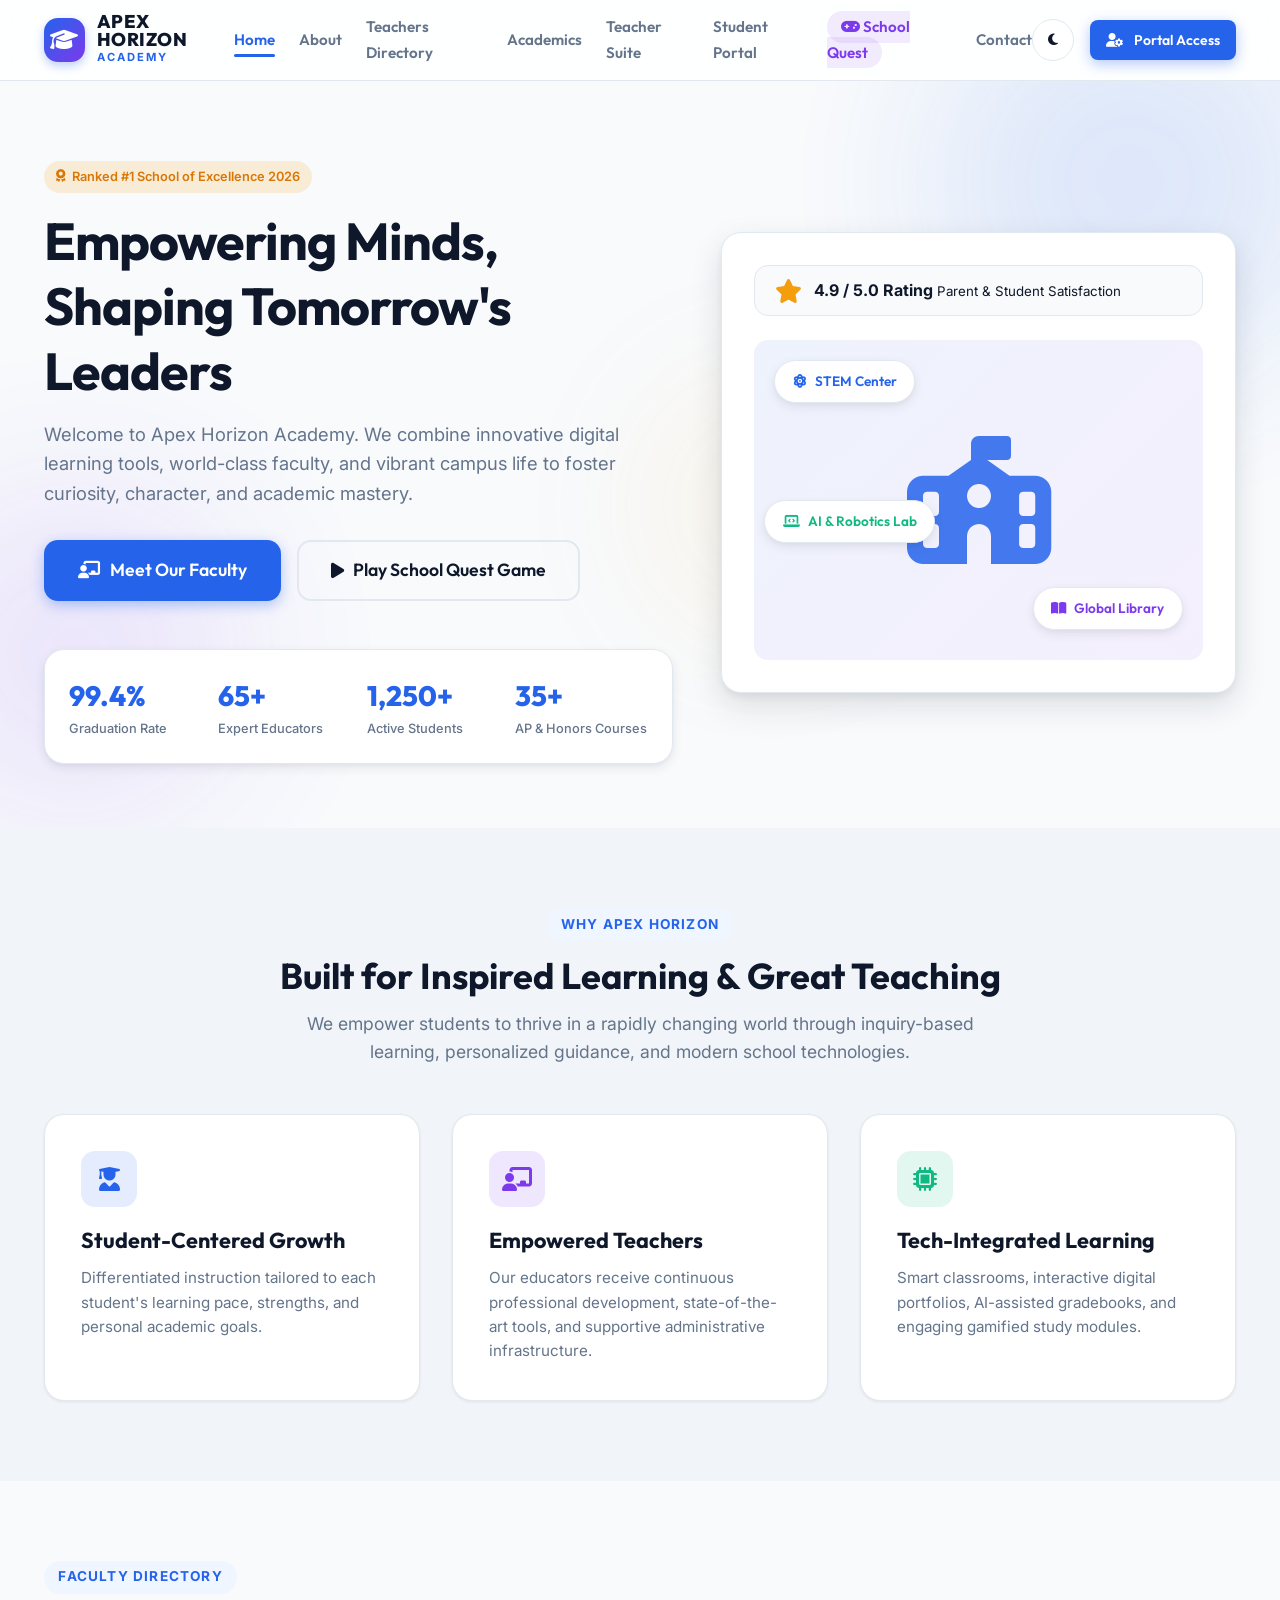
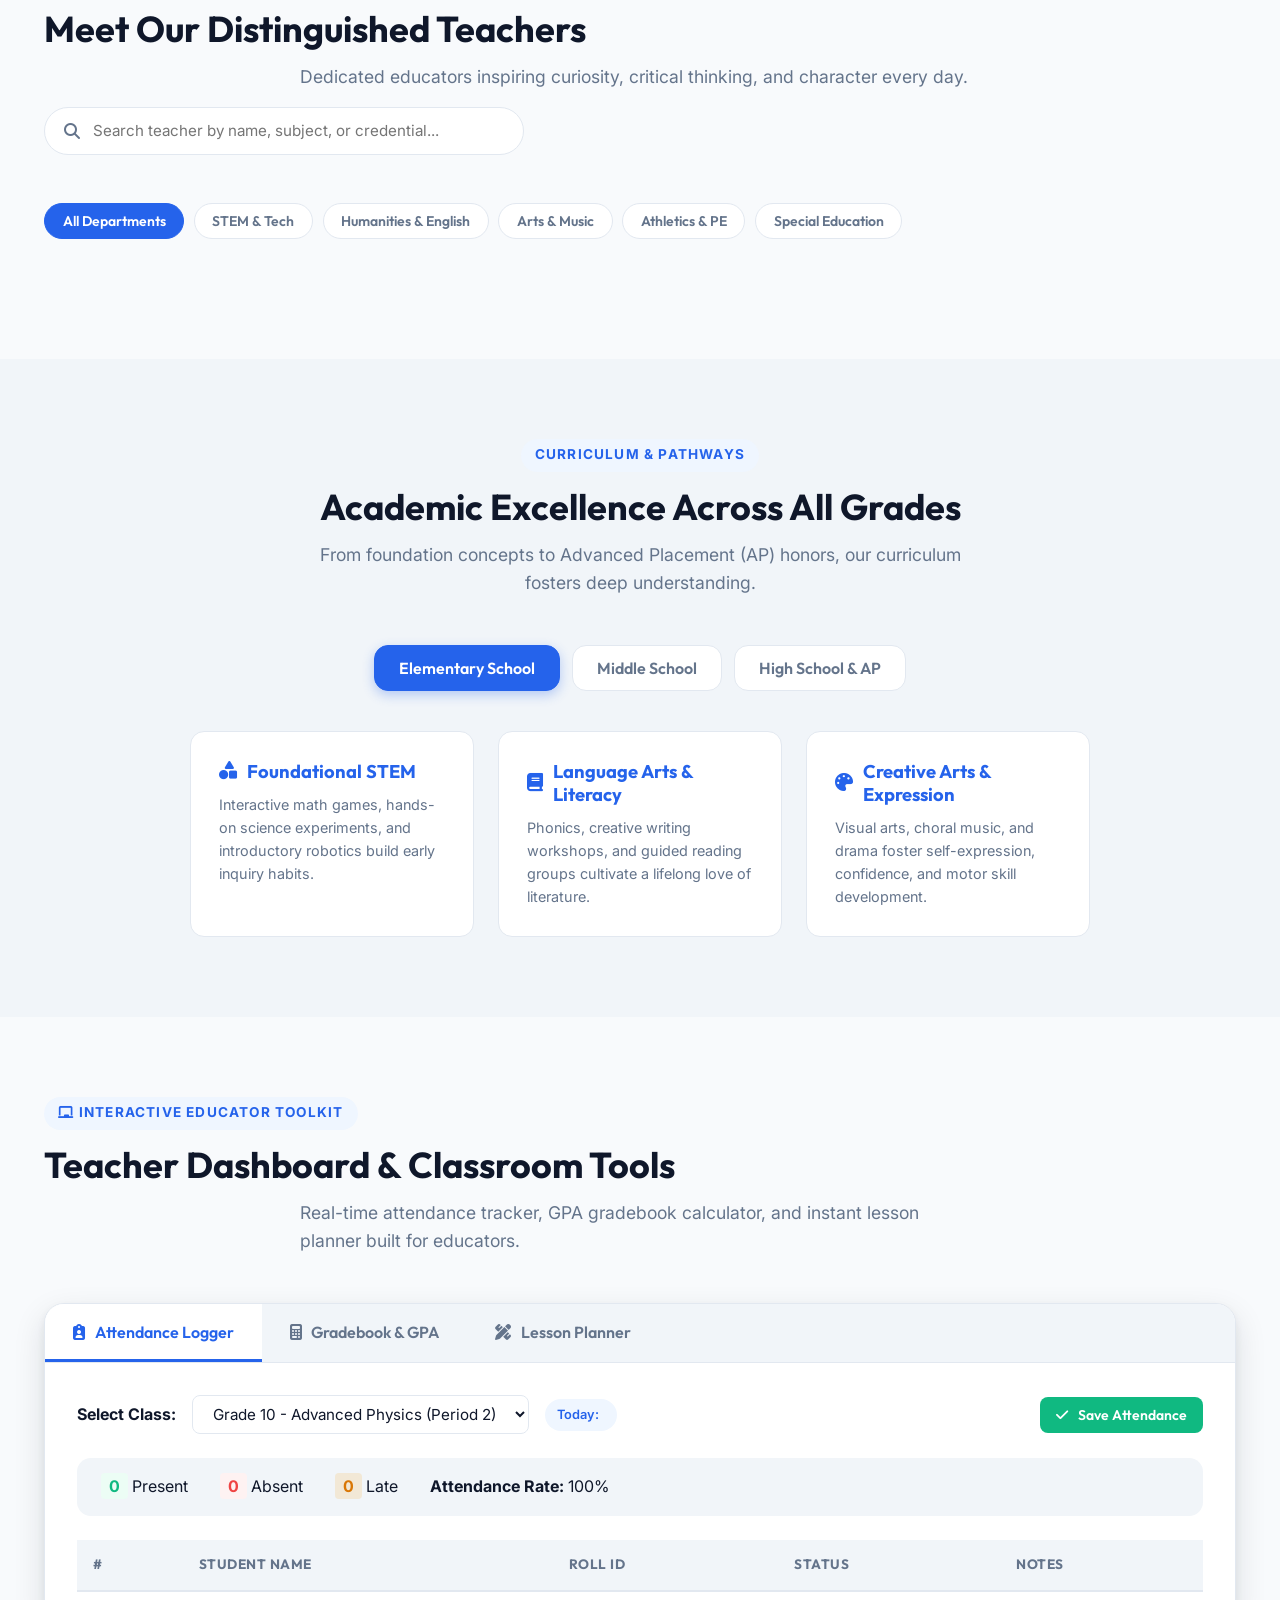
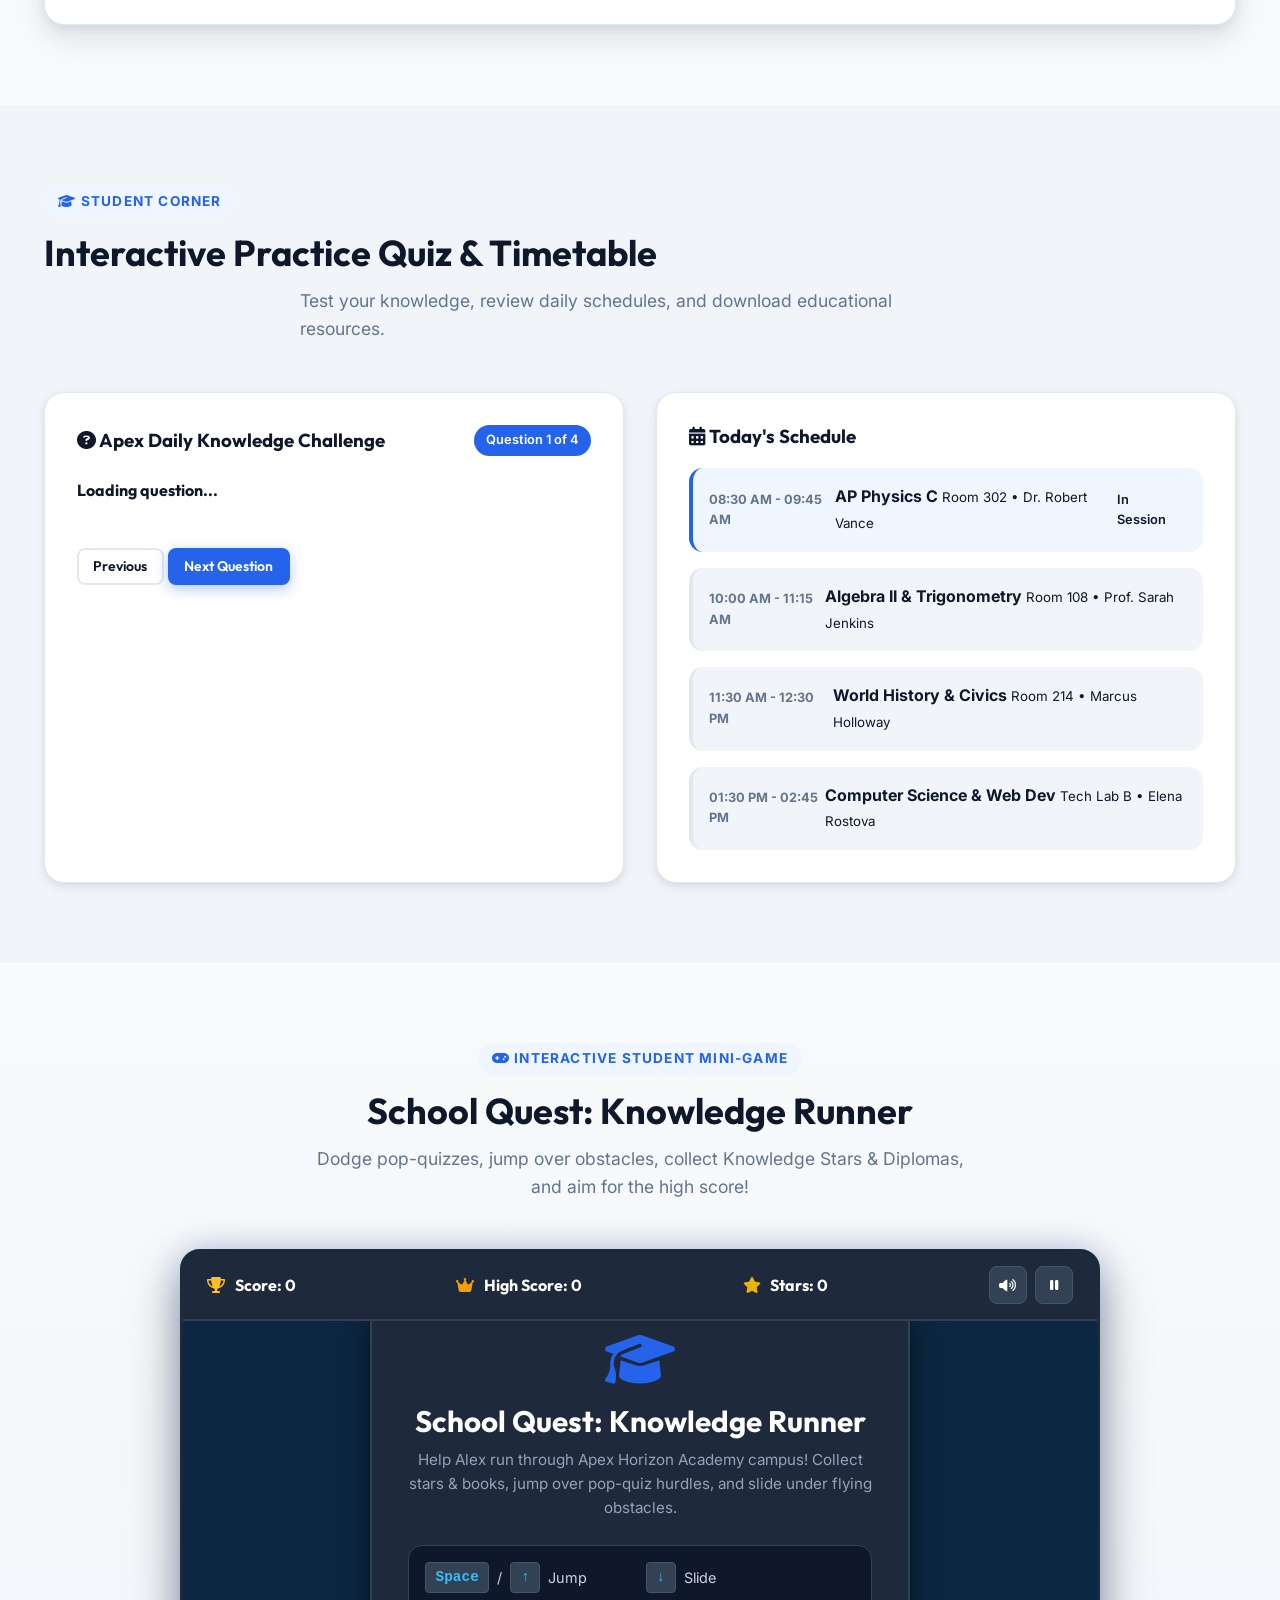
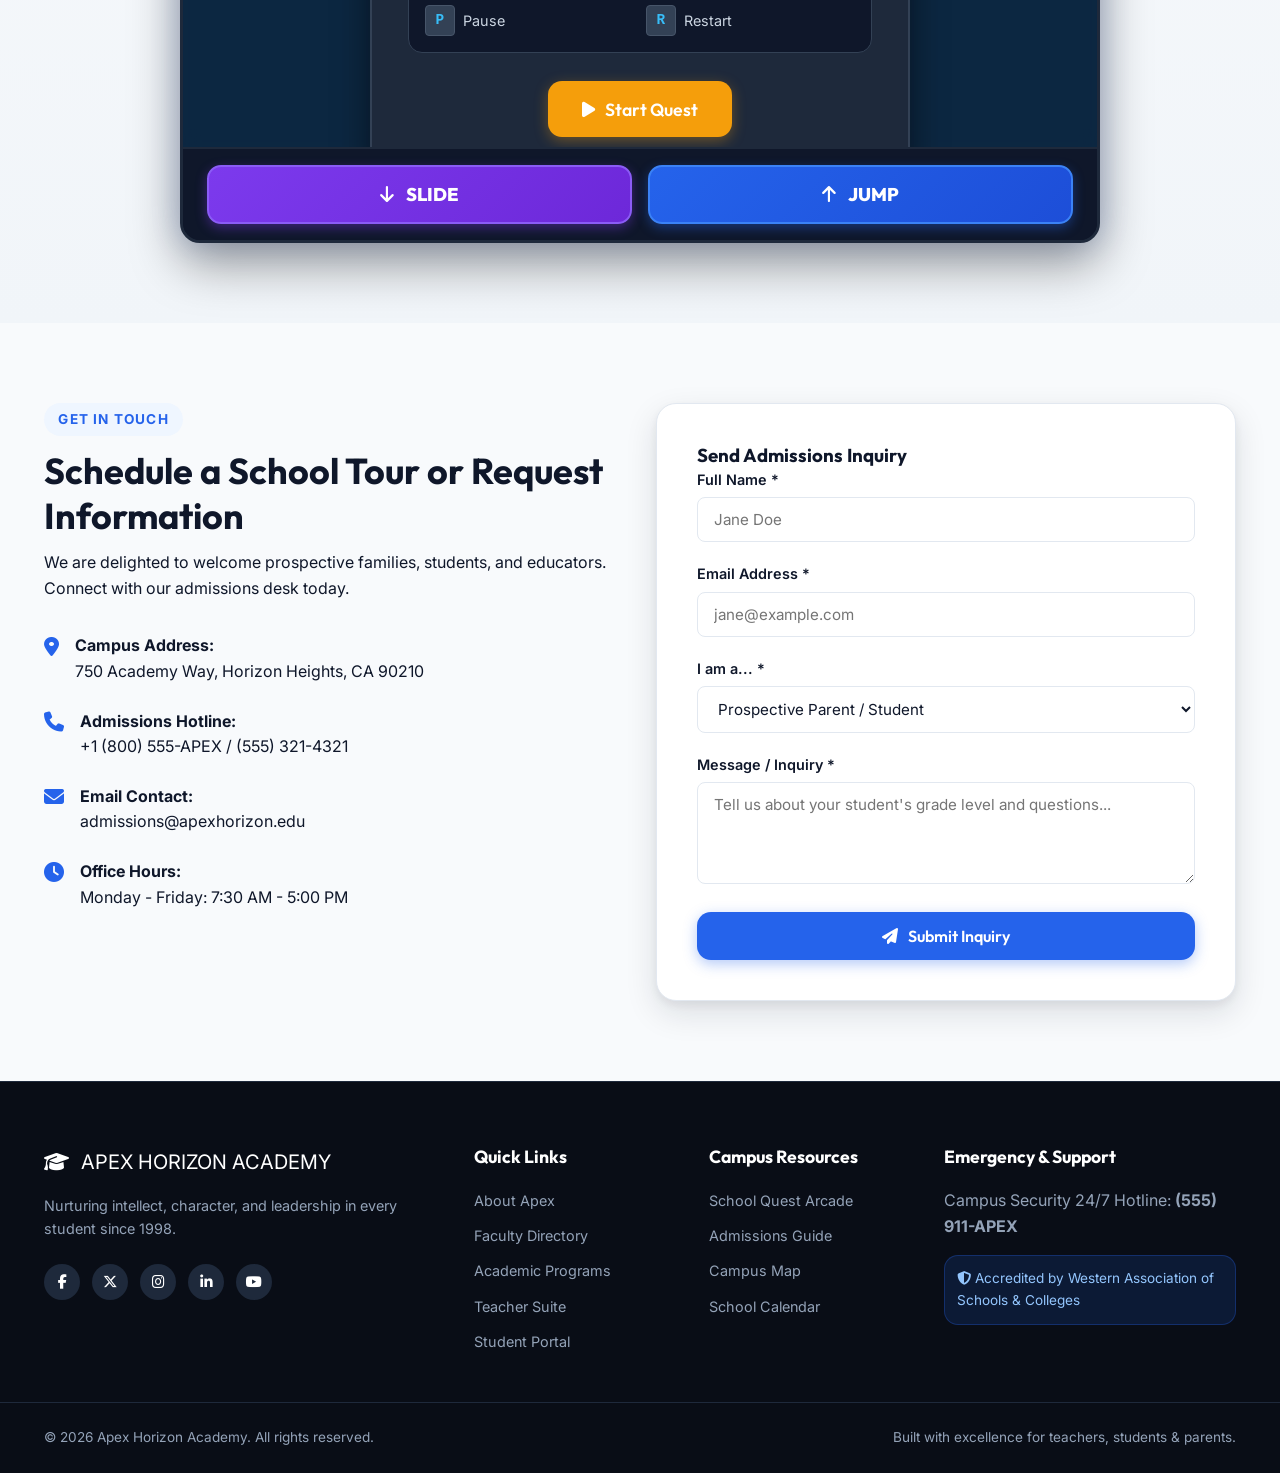
==== index.html @ 756a42ed "init: Project setup with HTML structure and design system CSS" ====
<!DOCTYPE html>
<html lang="en" data-theme="light">
<head>
  <meta charset="UTF-8">
  <meta name="viewport" content="width=device-width, initial-scale=1.0">
  <title>Apex Horizon Academy & Teacher Portal | Excellence in Education</title>
  <meta name="description" content="Apex Horizon Academy - Premier K-12 educational institution providing innovative learning, expert faculty, interactive teacher tools, and student growth programs.">
  
  <!-- Fonts -->
  <link rel="preconnect" href="https://fonts.googleapis.com">
  <link rel="preconnect" href="https://fonts.gstatic.com" crossorigin>
  <link href="https://fonts.googleapis.com/css2?family=Inter:wght@300;400;500;600;700;800&family=Outfit:wght@400;500;600;700;800&display=swap" rel="stylesheet">
  
  <!-- Icons (FontAwesome CDN) -->
  <link rel="stylesheet" href="https://cdnjs.cloudflare.com/ajax/libs/font-awesome/6.5.1/css/all.min.css">
  
  <!-- Styles -->
  <link rel="stylesheet" href="css/styles.css">
  <link rel="stylesheet" href="css/game.css">
</head>
<body>
  <!-- Header / Navigation -->
  <header class="site-header" id="site-header">
    <div class="container header-container">
      <a href="#" class="brand-logo">
        <div class="logo-icon">
          <i class="fa-solid fa-graduation-cap"></i>
        </div>
        <div class="logo-text">
          <span class="brand-name">APEX HORIZON</span>
          <span class="brand-sub">ACADEMY</span>
        </div>
      </a>

      <nav class="main-nav" id="main-nav">
        <ul class="nav-list">
          <li><a href="#hero" class="nav-link active">Home</a></li>
          <li><a href="#about" class="nav-link">About</a></li>
          <li><a href="#teachers" class="nav-link">Teachers Directory</a></li>
          <li><a href="#academics" class="nav-link">Academics</a></li>
          <li><a href="#teacher-suite" class="nav-link">Teacher Suite</a></li>
          <li><a href="#student-portal" class="nav-link">Student Portal</a></li>
          <li><a href="#game-section" class="nav-link highlight-link"><i class="fa-solid fa-gamepad"></i> School Quest</a></li>
          <li><a href="#contact" class="nav-link">Contact</a></li>
        </ul>
      </nav>

      <div class="header-actions">
        <button id="theme-toggle" class="btn-icon" aria-label="Toggle Theme" title="Toggle dark/light mode">
          <i class="fa-solid fa-moon"></i>
        </button>
        <a href="#teacher-suite" class="btn btn-primary btn-sm">
          <i class="fa-solid fa-user-gear"></i> Portal Access
        </a>
        <button id="mobile-menu-btn" class="mobile-menu-btn" aria-label="Toggle Menu">
          <i class="fa-solid fa-bars"></i>
        </button>
      </div>
    </div>
  </header>

  <!-- Hero Section -->
  <section class="hero-section" id="hero">
    <div class="hero-bg-shapes">
      <div class="shape shape-1"></div>
      <div class="shape shape-2"></div>
      <div class="shape shape-3"></div>
    </div>
    <div class="container hero-grid">
      <div class="hero-content">
        <div class="badge badge-accent animate-fade-down">
          <i class="fa-solid fa-award"></i> Ranked #1 School of Excellence 2026
        </div>
        <h1 class="hero-title animate-fade-up">Empowering Minds, Shaping Tomorrow's Leaders</h1>
        <p class="hero-subtitle animate-fade-up delay-1">
          Welcome to Apex Horizon Academy. We combine innovative digital learning tools, world-class faculty, and vibrant campus life to foster curiosity, character, and academic mastery.
        </p>
        <div class="hero-buttons animate-fade-up delay-2">
          <a href="#teachers" class="btn btn-primary btn-lg">
            <i class="fa-solid fa-chalkboard-user"></i> Meet Our Faculty
          </a>
          <a href="#game-section" class="btn btn-outline btn-lg">
            <i class="fa-solid fa-play"></i> Play School Quest Game
          </a>
        </div>
        
        <!-- Live Counters -->
        <div class="hero-stats animate-fade-up delay-3">
          <div class="stat-card">
            <span class="stat-number" data-target="99.4">99.4%</span>
            <span class="stat-label">Graduation Rate</span>
          </div>
          <div class="stat-card">
            <span class="stat-number" data-target="65">65+</span>
            <span class="stat-label">Expert Educators</span>
          </div>
          <div class="stat-card">
            <span class="stat-number" data-target="1250">1,250+</span>
            <span class="stat-label">Active Students</span>
          </div>
          <div class="stat-card">
            <span class="stat-number" data-target="35">35+</span>
            <span class="stat-label">AP & Honors Courses</span>
          </div>
        </div>
      </div>

      <div class="hero-visual">
        <div class="hero-image-card">
          <div class="hero-badge">
            <i class="fa-solid fa-star"></i>
            <div>
              <strong>4.9 / 5.0 Rating</strong>
              <small>Parent & Student Satisfaction</small>
            </div>
          </div>
          <div class="hero-illustration">
            <div class="school-illustration-box">
              <i class="fa-solid fa-school-flag hero-big-icon"></i>
              <div class="floating-bubble bubble-1">
                <i class="fa-solid fa-atom"></i> STEM Center
              </div>
              <div class="floating-bubble bubble-2">
                <i class="fa-solid fa-book-open"></i> Global Library
              </div>
              <div class="floating-bubble bubble-3">
                <i class="fa-solid fa-laptop-code"></i> AI & Robotics Lab
              </div>
            </div>
          </div>
        </div>
      </div>
    </div>
  </section>

  <!-- About / Vision Section -->
  <section class="about-section" id="about">
    <div class="container">
      <div class="section-header center">
        <span class="section-tag">Why Apex Horizon</span>
        <h2 class="section-title">Built for Inspired Learning & Great Teaching</h2>
        <p class="section-subtitle">We empower students to thrive in a rapidly changing world through inquiry-based learning, personalized guidance, and modern school technologies.</p>
      </div>

      <div class="grid grid-3">
        <div class="feature-card">
          <div class="feature-icon bg-blue">
            <i class="fa-solid fa-user-graduate"></i>
          </div>
          <h3>Student-Centered Growth</h3>
          <p>Differentiated instruction tailored to each student's learning pace, strengths, and personal academic goals.</p>
        </div>

        <div class="feature-card">
          <div class="feature-icon bg-purple">
            <i class="fa-solid fa-chalkboard-teacher"></i>
          </div>
          <h3>Empowered Teachers</h3>
          <p>Our educators receive continuous professional development, state-of-the-art tools, and supportive administrative infrastructure.</p>
        </div>

        <div class="feature-card">
          <div class="feature-icon bg-emerald">
            <i class="fa-solid fa-microchip"></i>
          </div>
          <h3>Tech-Integrated Learning</h3>
          <p>Smart classrooms, interactive digital portfolios, AI-assisted gradebooks, and engaging gamified study modules.</p>
        </div>
      </div>
    </div>
  </section>

  <!-- Teachers Directory Section -->
  <section class="teachers-section" id="teachers">
    <div class="container">
      <div class="section-header">
        <div>
          <span class="section-tag">Faculty Directory</span>
          <h2 class="section-title">Meet Our Distinguished Teachers</h2>
          <p class="section-subtitle">Dedicated educators inspiring curiosity, critical thinking, and character every day.</p>
        </div>
        <div class="search-filter-box">
          <div class="search-input-wrapper">
            <i class="fa-solid fa-magnifying-glass"></i>
            <input type="text" id="teacher-search" placeholder="Search teacher by name, subject, or credential...">
          </div>
        </div>
      </div>

      <!-- Department Filter Chips -->
      <div class="filter-chips" id="department-filters">
        <button class="chip active" data-dept="all">All Departments</button>
        <button class="chip" data-dept="stem">STEM & Tech</button>
        <button class="chip" data-dept="humanities">Humanities & English</button>
        <button class="chip" data-dept="arts">Arts & Music</button>
        <button class="chip" data-dept="sports">Athletics & PE</button>
        <button class="chip" data-dept="special">Special Education</button>
      </div>

      <!-- Teachers Grid Container -->
      <div class="teachers-grid" id="teachers-grid">
        <!-- JS dynamically populates teacher cards here -->
      </div>
    </div>
  </section>

  <!-- Teacher Detail Modal -->
  <div class="modal" id="teacher-modal" aria-hidden="true">
    <div class="modal-overlay" id="modal-overlay"></div>
    <div class="modal-card">
      <button class="modal-close" id="modal-close" aria-label="Close modal">&times;</button>
      <div class="modal-body" id="modal-body">
        <!-- Dynamically rendered -->
      </div>
    </div>
  </div>

  <!-- Academics & Curriculum Section -->
  <section class="academics-section" id="academics">
    <div class="container">
      <div class="section-header center">
        <span class="section-tag">Curriculum & Pathways</span>
        <h2 class="section-title">Academic Excellence Across All Grades</h2>
        <p class="section-subtitle">From foundation concepts to Advanced Placement (AP) honors, our curriculum fosters deep understanding.</p>
      </div>

      <div class="tabs-wrapper">
        <div class="tab-buttons">
          <button class="tab-btn active" data-tab="elem">Elementary School</button>
          <button class="tab-btn" data-tab="middle">Middle School</button>
          <button class="tab-btn" data-tab="high">High School & AP</button>
        </div>
        <div class="tab-content-container">
          <div class="tab-pane active" id="tab-elem">
            <div class="program-grid">
              <div class="program-card">
                <h4><i class="fa-solid fa-shapes"></i> Foundational STEM</h4>
                <p>Interactive math games, hands-on science experiments, and introductory robotics build early inquiry habits.</p>
              </div>
              <div class="program-card">
                <h4><i class="fa-solid fa-book"></i> Language Arts & Literacy</h4>
                <p>Phonics, creative writing workshops, and guided reading groups cultivate a lifelong love of literature.</p>
              </div>
              <div class="program-card">
                <h4><i class="fa-solid fa-palette"></i> Creative Arts & Expression</h4>
                <p>Visual arts, choral music, and drama foster self-expression, confidence, and motor skill development.</p>
              </div>
            </div>
          </div>

          <div class="tab-pane" id="tab-middle">
            <div class="program-grid">
              <div class="program-card">
                <h4><i class="fa-solid fa-flask"></i> Integrated Life & Physical Sciences</h4>
                <p>Lab-based investigations exploring physics concepts, environmental science, and biological ecosystems.</p>
              </div>
              <div class="program-card">
                <h4><i class="fa-solid fa-calculator"></i> Pre-Algebra & Algebra Foundations</h4>
                <p>Developing logical reasoning, algebraic thinking, data analysis, and geometric spatial problem solving.</p>
              </div>
              <div class="program-card">
                <h4><i class="fa-solid fa-earth-americas"></i> World Cultures & Social Studies</h4>
                <p>Exploring global civilizations, geography, civics, and critical analysis of historical events.</p>
              </div>
            </div>
          </div>

          <div class="tab-pane" id="tab-high">
            <div class="program-grid">
              <div class="program-card">
                <h4><i class="fa-solid fa-code"></i> Computer Science & AI Ethics</h4>
                <p>Python programming, web development, data structures, and ethical implications of artificial intelligence.</p>
              </div>
              <div class="program-card">
                <h4><i class="fa-solid fa-dna"></i> AP Biology & AP Chemistry</h4>
                <p>Rigorous college-level laboratory science courses preparing students for top university STEM majors.</p>
              </div>
              <div class="program-card">
                <h4><i class="fa-solid fa-scale-balanced"></i> AP Literature & Modern History</h4>
                <p>Advanced analytical essay writing, philosophical discourse, and thorough research methodologies.</p>
              </div>
            </div>
          </div>
        </div>
      </div>
    </div>
  </section>

  <!-- Interactive Teacher Suite (Management Tool) Section -->
  <section class="teacher-suite-section" id="teacher-suite">
    <div class="container">
      <div class="section-header">
        <div>
          <span class="section-tag"><i class="fa-solid fa-chalkboard"></i> Interactive Educator Toolkit</span>
          <h2 class="section-title">Teacher Dashboard & Classroom Tools</h2>
          <p class="section-subtitle">Real-time attendance tracker, GPA gradebook calculator, and instant lesson planner built for educators.</p>
        </div>
      </div>

      <div class="suite-card">
        <div class="suite-tabs">
          <button class="suite-tab-btn active" data-suite="attendance"><i class="fa-solid fa-clipboard-user"></i> Attendance Logger</button>
          <button class="suite-tab-btn" data-suite="gradebook"><i class="fa-solid fa-calculator"></i> Gradebook & GPA</button>
          <button class="suite-tab-btn" data-suite="lesson"><i class="fa-solid fa-pen-ruler"></i> Lesson Planner</button>
        </div>

        <div class="suite-content">
          <!-- Attendance Logger Suite -->
          <div class="suite-pane active" id="suite-attendance">
            <div class="suite-pane-header">
              <div class="class-selector-group">
                <label for="class-select"><strong>Select Class:</strong></label>
                <select id="class-select" class="form-select">
                  <option value="math101">Grade 10 - Advanced Physics (Period 2)</option>
                  <option value="cs202">Grade 11 - Computer Science (Period 4)</option>
                  <option value="eng301">Grade 12 - AP Literature (Period 6)</option>
                </select>
                <span class="badge badge-info" id="attendance-date-badge">Today: <span id="current-date-str"></span></span>
              </div>
              <button class="btn btn-emerald btn-sm" id="btn-save-attendance"><i class="fa-solid fa-check"></i> Save Attendance</button>
            </div>

            <div class="attendance-summary-bar">
              <div class="att-stat"><span id="att-present-count" class="badge-present">0</span> Present</div>
              <div class="att-stat"><span id="att-absent-count" class="badge-absent">0</span> Absent</div>
              <div class="att-stat"><span id="att-late-count" class="badge-late">0</span> Late</div>
              <div class="att-stat"><strong>Attendance Rate:</strong> <span id="att-percentage">100%</span></div>
            </div>

            <div class="table-responsive">
              <table class="data-table" id="attendance-table">
                <thead>
                  <tr>
                    <th>#</th>
                    <th>Student Name</th>
                    <th>Roll ID</th>
                    <th>Status</th>
                    <th>Notes</th>
                  </tr>
                </thead>
                <tbody id="attendance-tbody">
                  <!-- Populated via JS -->
                </tbody>
              </table>
            </div>
          </div>

          <!-- Gradebook Suite -->
          <div class="suite-pane" id="suite-gradebook">
            <div class="suite-pane-header">
              <h3><i class="fa-solid fa-chart-column"></i> Weighted Gradebook Calculator</h3>
              <button class="btn btn-primary btn-sm" id="add-student-btn"><i class="fa-solid fa-user-plus"></i> Add Student Score</button>
            </div>
            
            <div class="grid grid-2 gradebook-layout">
              <div class="gradebook-table-col">
                <div class="table-responsive">
                  <table class="data-table" id="gradebook-table">
                    <thead>
                      <tr>
                        <th>Student Name</th>
                        <th>Homework (20%)</th>
                        <th>Midterm (40%)</th>
                        <th>Final (40%)</th>
                        <th>Overall Grade</th>
                      </tr>
                    </thead>
                    <tbody id="gradebook-tbody">
                      <!-- Populated via JS -->
                    </tbody>
                  </table>
                </div>
              </div>

              <div class="gradebook-stats-col">
                <div class="grade-analytics-box">
                  <h4><i class="fa-solid fa-chart-pie"></i> Class Performance Summary</h4>
                  <div class="metric-row">
                    <span>Class Average:</span>
                    <strong id="class-avg-display" class="metric-val">88.5% (B+)</strong>
                  </div>
                  <div class="metric-row">
                    <span>Highest Score:</span>
                    <strong id="class-highest-display" class="metric-val">98.0% (A+)</strong>
                  </div>
                  <div class="metric-row">
                    <span>Passing Students:</span>
                    <strong id="class-pass-display" class="metric-val">100%</strong>
                  </div>
                  <div class="grade-distribution-bar">
                    <div class="dist-seg seg-a" title="A Grade: 60%" style="width: 60%;">A (60%)</div>
                    <div class="dist-seg seg-b" title="B Grade: 30%" style="width: 30%;">B (30%)</div>
                    <div class="dist-seg seg-c" title="C Grade: 10%" style="width: 10%;">C</div>
                  </div>
                </div>
              </div>
            </div>
          </div>

          <!-- Lesson Planner Suite -->
          <div class="suite-pane" id="suite-lesson">
            <div class="lesson-planner-grid">
              <div class="planner-form">
                <h4><i class="fa-solid fa-pen-to-square"></i> Quick Lesson Creator</h4>
                <div class="form-group">
                  <label for="lesson-title">Lesson Title:</label>
                  <input type="text" id="lesson-title" class="form-control" placeholder="e.g. Newton's Third Law of Motion & Rocket Physics">
                </div>
                <div class="form-group">
                  <label for="lesson-subject">Subject & Grade:</label>
                  <input type="text" id="lesson-subject" class="form-control" placeholder="Physics - Grade 10">
                </div>
                <div class="form-group">
                  <label for="lesson-objective">Learning Objectives:</label>
                  <textarea id="lesson-objective" class="form-control" rows="3" placeholder="- Understand action and reaction force pairs.&#10;- Calculate momentum transfers in collision scenarios."></textarea>
                </div>
                <div class="form-group">
                  <label for="lesson-activities">Classroom Activities:</label>
                  <textarea id="lesson-activities" class="form-control" rows="3" placeholder="1. 10-min Warmup Quiz&#10;2. Interactive Physics Simulator demonstration&#10;3. Group experiment with balloon rockets."></textarea>
                </div>
                <button class="btn btn-primary" id="save-lesson-btn"><i class="fa-solid fa-floppy-disk"></i> Save Lesson Plan</button>
              </div>

              <div class="saved-lessons-box">
                <h4><i class="fa-solid fa-folder-open"></i> Saved Lesson Plans</h4>
                <div id="saved-lessons-list" class="saved-lessons-list">
                  <!-- Populated via JS -->
                </div>
              </div>
            </div>
          </div>
        </div>
      </div>
    </div>
  </section>

  <!-- Interactive Student Portal Section -->
  <section class="student-portal-section" id="student-portal">
    <div class="container">
      <div class="section-header">
        <div>
          <span class="section-tag"><i class="fa-solid fa-graduation-cap"></i> Student Corner</span>
          <h2 class="section-title">Interactive Practice Quiz & Timetable</h2>
          <p class="section-subtitle">Test your knowledge, review daily schedules, and download educational resources.</p>
        </div>
      </div>

      <div class="grid grid-2">
        <!-- Interactive Quiz Component -->
        <div class="quiz-card">
          <div class="quiz-header">
            <h3><i class="fa-solid fa-circle-question"></i> Apex Daily Knowledge Challenge</h3>
            <span class="badge badge-primary" id="quiz-progress-badge">Question 1 of 4</span>
          </div>
          <div class="quiz-body">
            <div id="quiz-question-container">
              <h4 id="quiz-question-text">Loading question...</h4>
              <div class="quiz-options" id="quiz-options-container">
                <!-- Quiz options generated by JS -->
              </div>
              <div id="quiz-feedback" class="quiz-feedback hidden"></div>
            </div>
            <div class="quiz-controls">
              <button class="btn btn-outline btn-sm" id="prev-quiz-btn" disabled>Previous</button>
              <button class="btn btn-primary btn-sm" id="next-quiz-btn">Next Question</button>
            </div>
          </div>
        </div>

        <!-- Student Timetable & Quick Resources -->
        <div class="timetable-card">
          <h3><i class="fa-solid fa-calendar-days"></i> Today's Schedule</h3>
          <ul class="schedule-list">
            <li class="schedule-item active">
              <span class="time-badge">08:30 AM - 09:45 AM</span>
              <div class="item-info">
                <strong>AP Physics C</strong>
                <small>Room 302 &bull; Dr. Robert Vance</small>
              </div>
              <span class="badge badge-emerald">In Session</span>
            </li>
            <li class="schedule-item">
              <span class="time-badge">10:00 AM - 11:15 AM</span>
              <div class="item-info">
                <strong>Algebra II & Trigonometry</strong>
                <small>Room 108 &bull; Prof. Sarah Jenkins</small>
              </div>
            </li>
            <li class="schedule-item">
              <span class="time-badge">11:30 AM - 12:30 PM</span>
              <div class="item-info">
                <strong>World History & Civics</strong>
                <small>Room 214 &bull; Marcus Holloway</small>
              </div>
            </li>
            <li class="schedule-item">
              <span class="time-badge">01:30 PM - 02:45 PM</span>
              <div class="item-info">
                <strong>Computer Science & Web Dev</strong>
                <small>Tech Lab B &bull; Elena Rostova</small>
              </div>
            </li>
          </ul>
        </div>
      </div>
    </div>
  </section>

  <!-- Educational Arcade Game Section: "School Quest: Knowledge Runner" -->
  <section class="game-section" id="game-section">
    <div class="container">
      <div class="section-header center">
        <span class="section-tag"><i class="fa-solid fa-gamepad"></i> Interactive Student Mini-Game</span>
        <h2 class="section-title">School Quest: Knowledge Runner</h2>
        <p class="section-subtitle">Dodge pop-quizzes, jump over obstacles, collect Knowledge Stars & Diplomas, and aim for the high score!</p>
      </div>

      <!-- Arcade Game Container -->
      <div class="arcade-wrapper" id="arcade-wrapper">
        <!-- Top Game Header Status Bar -->
        <div class="game-top-bar">
          <div class="game-stat-box">
            <i class="fa-solid fa-trophy gold-icon"></i>
            <span>Score: <strong id="game-score">0</strong></span>
          </div>
          <div class="game-stat-box">
            <i class="fa-solid fa-crown star-icon"></i>
            <span>High Score: <strong id="game-high-score">0</strong></span>
          </div>
          <div class="game-stat-box">
            <i class="fa-solid fa-star yellow-icon"></i>
            <span>Stars: <strong id="game-stars-count">0</strong></span>
          </div>
          <div class="game-actions">
            <button id="btn-sound-toggle" class="btn-game-icon" title="Toggle Sound Effects">
              <i class="fa-solid fa-volume-high"></i>
            </button>
            <button id="btn-game-pause" class="btn-game-icon" title="Pause Game (P)">
              <i class="fa-solid fa-pause"></i>
            </button>
          </div>
        </div>

        <!-- Canvas Viewport -->
        <div class="canvas-container">
          <canvas id="gameCanvas" width="900" height="420"></canvas>
          
          <!-- Start / Game Over / Pause Overlays -->
          <div class="game-overlay" id="game-start-overlay">
            <div class="overlay-card animate-pop">
              <i class="fa-solid fa-graduation-cap overlay-icon"></i>
              <h2>School Quest: Knowledge Runner</h2>
              <p>Help Alex run through Apex Horizon Academy campus! Collect stars & books, jump over pop-quiz hurdles, and slide under flying obstacles.</p>
              
              <div class="controls-hint-grid">
                <div class="hint-item"><span class="key-badge">Space</span> / <span class="key-badge">&uarr;</span> Jump</div>
                <div class="hint-item"><span class="key-badge">&darr;</span> Slide</div>
                <div class="hint-item"><span class="key-badge">P</span> Pause</div>
                <div class="hint-item"><span class="key-badge">R</span> Restart</div>
              </div>

              <button class="btn btn-accent btn-lg" id="btn-start-game">
                <i class="fa-solid fa-play"></i> Start Quest
              </button>
            </div>
          </div>

          <div class="game-overlay hidden" id="game-over-overlay">
            <div class="overlay-card animate-pop">
              <i class="fa-solid fa-circle-xmark overlay-icon error-color"></i>
              <h2>Pop Quiz Caught You!</h2>
              <p>Great attempt! Keep practicing to master the academy runner.</p>
              
              <div class="score-summary-box">
                <div class="sum-item">
                  <span>Final Score:</span>
                  <strong id="final-score-val">0</strong>
                </div>
                <div class="sum-item">
                  <span>Stars Collected:</span>
                  <strong id="final-stars-val">0</strong>
                </div>
                <div class="sum-item">
                  <span>High Score:</span>
                  <strong id="final-high-score-val">0</strong>
                </div>
              </div>

              <button class="btn btn-accent btn-lg" id="btn-restart-game">
                <i class="fa-solid fa-rotate-right"></i> Play Again (R)
              </button>
            </div>
          </div>

          <div class="game-overlay hidden" id="game-pause-overlay">
            <div class="overlay-card animate-pop">
              <i class="fa-solid fa-circle-pause overlay-icon"></i>
              <h2>Game Paused</h2>
              <p>Take a breath, champion!</p>
              <button class="btn btn-primary btn-lg" id="btn-resume-game">
                <i class="fa-solid fa-play"></i> Resume Game
              </button>
            </div>
          </div>
        </div>

        <!-- Mobile Touch Controls Bar -->
        <div class="mobile-controls-bar" id="mobile-controls-bar">
          <button id="touch-btn-slide" class="touch-btn touch-btn-slide" aria-label="Slide / Duck">
            <i class="fa-solid fa-arrow-down"></i> SLIDE
          </button>
          <button id="touch-btn-jump" class="touch-btn touch-btn-jump" aria-label="Jump / Double Jump">
            <i class="fa-solid fa-arrow-up"></i> JUMP
          </button>
        </div>
      </div>
    </div>
  </section>

  <!-- Contact & Admission Section -->
  <section class="contact-section" id="contact">
    <div class="container">
      <div class="grid grid-2">
        <div class="contact-info">
          <span class="section-tag">Get in Touch</span>
          <h2 class="section-title">Schedule a School Tour or Request Information</h2>
          <p>We are delighted to welcome prospective families, students, and educators. Connect with our admissions desk today.</p>
          
          <ul class="info-list">
            <li>
              <i class="fa-solid fa-location-dot"></i>
              <div>
                <strong>Campus Address:</strong>
                <p>750 Academy Way, Horizon Heights, CA 90210</p>
              </div>
            </li>
            <li>
              <i class="fa-solid fa-phone"></i>
              <div>
                <strong>Admissions Hotline:</strong>
                <p>+1 (800) 555-APEX / (555) 321-4321</p>
              </div>
            </li>
            <li>
              <i class="fa-solid fa-envelope"></i>
              <div>
                <strong>Email Contact:</strong>
                <p>admissions@apexhorizon.edu</p>
              </div>
            </li>
            <li>
              <i class="fa-solid fa-clock"></i>
              <div>
                <strong>Office Hours:</strong>
                <p>Monday - Friday: 7:30 AM - 5:00 PM</p>
              </div>
            </li>
          </ul>
        </div>

        <div class="contact-form-card">
          <h3>Send Admissions Inquiry</h3>
          <form id="contact-form">
            <div class="form-group">
              <label for="contact-name">Full Name *</label>
              <input type="text" id="contact-name" class="form-control" required placeholder="Jane Doe">
            </div>
            <div class="form-group">
              <label for="contact-email">Email Address *</label>
              <input type="email" id="contact-email" class="form-control" required placeholder="jane@example.com">
            </div>
            <div class="form-group">
              <label for="contact-interest">I am a... *</label>
              <select id="contact-interest" class="form-control" required>
                <option value="parent">Prospective Parent / Student</option>
                <option value="teacher">Educator / Job Applicant</option>
                <option value="community">Community Member / Partner</option>
              </select>
            </div>
            <div class="form-group">
              <label for="contact-msg">Message / Inquiry *</label>
              <textarea id="contact-msg" class="form-control" rows="4" required placeholder="Tell us about your student's grade level and questions..."></textarea>
            </div>
            <button type="submit" class="btn btn-primary btn-block">
              <i class="fa-solid fa-paper-plane"></i> Submit Inquiry
            </button>
            <div id="form-toast" class="form-toast hidden"></div>
          </form>
        </div>
      </div>
    </div>
  </section>

  <!-- Footer -->
  <footer class="site-footer">
    <div class="container footer-grid">
      <div class="footer-col">
        <a href="#" class="brand-logo footer-logo">
          <i class="fa-solid fa-graduation-cap"></i>
          <span>APEX HORIZON ACADEMY</span>
        </a>
        <p class="footer-desc">Nurturing intellect, character, and leadership in every student since 1998.</p>
        <div class="social-links">
          <a href="#" aria-label="Facebook"><i class="fa-brands fa-facebook-f"></i></a>
          <a href="#" aria-label="Twitter"><i class="fa-brands fa-x-twitter"></i></a>
          <a href="#" aria-label="Instagram"><i class="fa-brands fa-instagram"></i></a>
          <a href="#" aria-label="LinkedIn"><i class="fa-brands fa-linkedin-in"></i></a>
          <a href="#" aria-label="YouTube"><i class="fa-brands fa-youtube"></i></a>
        </div>
      </div>

      <div class="footer-col">
        <h4>Quick Links</h4>
        <ul>
          <li><a href="#about">About Apex</a></li>
          <li><a href="#teachers">Faculty Directory</a></li>
          <li><a href="#academics">Academic Programs</a></li>
          <li><a href="#teacher-suite">Teacher Suite</a></li>
          <li><a href="#student-portal">Student Portal</a></li>
        </ul>
      </div>

      <div class="footer-col">
        <h4>Campus Resources</h4>
        <ul>
          <li><a href="#game-section">School Quest Arcade</a></li>
          <li><a href="#contact">Admissions Guide</a></li>
          <li><a href="#contact">Campus Map</a></li>
          <li><a href="#contact">School Calendar</a></li>
        </ul>
      </div>

      <div class="footer-col">
        <h4>Emergency & Support</h4>
        <p>Campus Security 24/7 Hotline: <strong>(555) 911-APEX</strong></p>
        <div class="accreditation-badge">
          <i class="fa-solid fa-shield-halved"></i> Accredited by Western Association of Schools & Colleges
        </div>
      </div>
    </div>

    <div class="footer-bottom">
      <div class="container footer-bottom-flex">
        <p>&copy; 2026 Apex Horizon Academy. All rights reserved.</p>
        <p>Built with excellence for teachers, students & parents.</p>
      </div>
    </div>
  </footer>

  <!-- Scripts -->
  <script src="js/audio.js"></script>
  <script src="js/teachers.js"></script>
  <script src="js/portal.js"></script>
  <script src="js/game.js"></script>
  <script src="js/app.js"></script>
</body>
</html>
---- css/styles.css ----
/* ==========================================================================
   APEX HORIZON ACADEMY - DESIGN SYSTEM & MAIN STYLES
   ========================================================================== */

/* Design Tokens & Theme Variables */
:root {
  /* Color Palette - Light Mode */
  --primary: #2563eb;
  --primary-hover: #1d4ed8;
  --primary-light: #eff6ff;
  --primary-glow: rgba(37, 99, 235, 0.15);
  
  --secondary: #7c3aed;
  --secondary-hover: #6d28d9;
  --secondary-light: #f5f3ff;
  
  --accent: #f59e0b;
  --accent-hover: #d97706;
  
  --emerald: #10b981;
  --emerald-light: #ecfdf5;
  --rose: #ef4444;
  --rose-light: #fef2f2;
  
  --bg-main: #f8fafc;
  --bg-card: #ffffff;
  --bg-card-hover: #ffffff;
  --bg-glass: rgba(255, 255, 255, 0.85);
  --bg-subtle: #f1f5f9;
  
  --text-main: #0f172a;
  --text-muted: #64748b;
  --text-light: #94a3b8;
  
  --border-color: #e2e8f0;
  --border-focus: #3b82f6;
  
  --shadow-sm: 0 1px 3px rgba(15, 23, 42, 0.08);
  --shadow-md: 0 4px 12px rgba(15, 23, 42, 0.08), 0 2px 4px rgba(15, 23, 42, 0.04);
  --shadow-lg: 0 12px 32px rgba(15, 23, 42, 0.12), 0 4px 8px rgba(15, 23, 42, 0.06);
  --shadow-glow: 0 0 20px rgba(37, 99, 235, 0.25);
  
  --radius-sm: 8px;
  --radius-md: 14px;
  --radius-lg: 20px;
  --radius-full: 9999px;

  --transition-fast: 0.2s cubic-bezier(0.4, 0, 0.2, 1);
  --transition-normal: 0.3s cubic-bezier(0.4, 0, 0.2, 1);
  
  --font-heading: 'Outfit', -apple-system, BlinkMacSystemFont, sans-serif;
  --font-body: 'Inter', -apple-system, BlinkMacSystemFont, sans-serif;
}

/* Dark Mode Variables */
[data-theme="dark"] {
  --bg-main: #0b0f19;
  --bg-card: #141c2e;
  --bg-card-hover: #1c273e;
  --bg-glass: rgba(20, 28, 46, 0.85);
  --bg-subtle: #1e293b;
  
  --text-main: #f8fafc;
  --text-muted: #94a3b8;
  --text-light: #64748b;
  
  --border-color: #334155;
  --border-focus: #60a5fa;
  
  --shadow-sm: 0 2px 4px rgba(0, 0, 0, 0.3);
  --shadow-md: 0 4px 16px rgba(0, 0, 0, 0.4);
  --shadow-lg: 0 16px 40px rgba(0, 0, 0, 0.5);
}

/* Global Reset & Base Styles */
*, *::before, *::after {
  box-sizing: border-box;
  margin: 0;
  padding: 0;
}

html {
  scroll-behavior: smooth;
  font-size: 16px;
}

body {
  font-family: var(--font-body);
  background-color: var(--bg-main);
  color: var(--text-main);
  line-height: 1.6;
  overflow-x: hidden;
  transition: background-color var(--transition-normal), color var(--transition-normal);
}

a {
  color: var(--primary);
  text-decoration: none;
  transition: color var(--transition-fast);
}
a:hover {
  color: var(--primary-hover);
}

ul {
  list-style: none;
}

img {
  max-width: 100%;
  height: auto;
  display: block;
}

/* Container */
.container {
  width: 100%;
  max-width: 1240px;
  margin: 0 auto;
  padding: 0 1.5rem;
}

/* Typography Utilities */
h1, h2, h3, h4, h5, h6 {
  font-family: var(--font-heading);
  font-weight: 700;
  line-height: 1.25;
  color: var(--text-main);
}

.section-header {
  margin-bottom: 3rem;
}
.section-header.center {
  text-align: center;
}
.section-tag {
  display: inline-block;
  font-size: 0.85rem;
  font-weight: 700;
  text-transform: uppercase;
  letter-spacing: 1.2px;
  color: var(--primary);
  background: var(--primary-light);
  padding: 0.35rem 0.9rem;
  border-radius: var(--radius-full);
  margin-bottom: 0.75rem;
}
[data-theme="dark"] .section-tag {
  background: rgba(37, 99, 235, 0.2);
}
.section-title {
  font-size: 2.25rem;
  margin-bottom: 0.75rem;
}
.section-subtitle {
  font-size: 1.1rem;
  color: var(--text-muted);
  max-width: 680px;
  margin: 0 auto;
}

/* Grids */
.grid {
  display: grid;
  gap: 2rem;
}
.grid-2 { grid-template-columns: repeat(2, 1fr); }
.grid-3 { grid-template-columns: repeat(3, 1fr); }
.grid-4 { grid-template-columns: repeat(4, 1fr); }

@media (max-width: 992px) {
  .grid-2, .grid-3, .grid-4 { grid-template-columns: 1fr; }
}

/* Buttons */
.btn {
  display: inline-flex;
  align-items: center;
  justify-content: center;
  gap: 0.6rem;
  font-family: var(--font-heading);
  font-weight: 600;
  font-size: 1rem;
  padding: 0.75rem 1.5rem;
  border-radius: var(--radius-md);
  border: 2px solid transparent;
  cursor: pointer;
  transition: all var(--transition-fast);
  white-space: nowrap;
}
.btn-sm {
  padding: 0.45rem 0.9rem;
  font-size: 0.875rem;
  border-radius: var(--radius-sm);
}
.btn-lg {
  padding: 0.9rem 2rem;
  font-size: 1.1rem;
  border-radius: var(--radius-md);
}
.btn-block {
  width: 100%;
}

.btn-primary {
  background-color: var(--primary);
  color: #ffffff;
  box-shadow: 0 4px 14px rgba(37, 99, 235, 0.35);
}
.btn-primary:hover {
  background-color: var(--primary-hover);
  color: #ffffff;
  transform: translateY(-2px);
  box-shadow: 0 6px 20px rgba(37, 99, 235, 0.45);
}

.btn-accent {
  background-color: var(--accent);
  color: #ffffff;
  box-shadow: 0 4px 14px rgba(245, 158, 11, 0.35);
}
.btn-accent:hover {
  background-color: var(--accent-hover);
  color: #ffffff;
  transform: translateY(-2px);
}

.btn-emerald {
  background-color: var(--emerald);
  color: #ffffff;
}
.btn-emerald:hover {
  background-color: #059669;
}

.btn-outline {
  background-color: transparent;
  border-color: var(--border-color);
  color: var(--text-main);
}
.btn-outline:hover {
  border-color: var(--primary);
  color: var(--primary);
  background-color: var(--primary-light);
}

.btn-icon {
  width: 42px;
  height: 42px;
  border-radius: var(--radius-full);
  border: 1px solid var(--border-color);
  background: var(--bg-card);
  color: var(--text-main);
  display: inline-flex;
  align-items: center;
  justify-content: center;
  cursor: pointer;
  transition: all var(--transition-fast);
}
.btn-icon:hover {
  background: var(--primary-light);
  color: var(--primary);
  border-color: var(--primary);
}

/* Badges */
.badge {
  display: inline-flex;
  align-items: center;
  gap: 0.4rem;
  padding: 0.35rem 0.75rem;
  border-radius: var(--radius-full);
  font-size: 0.8rem;
  font-weight: 600;
}
.badge-accent {
  background: rgba(245, 158, 11, 0.15);
  color: var(--accent-hover);
}
.badge-info {
  background: var(--primary-light);
  color: var(--primary);
}
.badge-primary {
  background: var(--primary);
  color: #ffffff;
}
.badge-present {
  background: var(--emerald-light);
  color: var(--emerald);
  padding: 0.2rem 0.5rem;
  border-radius: 4px;
  font-weight: 700;
}
.badge-absent {
  background: var(--rose-light);
  color: var(--rose);
  padding: 0.2rem 0.5rem;
  border-radius: 4px;
  font-weight: 700;
}
.badge-late {
  background: rgba(245, 158, 11, 0.15);
  color: var(--accent-hover);
  padding: 0.2rem 0.5rem;
  border-radius: 4px;
  font-weight: 700;
}

/* Header & Navigation */
.site-header {
  position: sticky;
  top: 0;
  left: 0;
  width: 100%;
  z-index: 1000;
  background: var(--bg-glass);
  backdrop-filter: blur(12px);
  -webkit-backdrop-filter: blur(12px);
  border-bottom: 1px solid var(--border-color);
  transition: background-color var(--transition-normal);
}

.header-container {
  display: flex;
  align-items: center;
  justify-content: space-between;
  height: 80px;
}

.brand-logo {
  display: flex;
  align-items: center;
  gap: 0.75rem;
}
.logo-icon {
  width: 44px;
  height: 44px;
  background: linear-gradient(135deg, var(--primary), var(--secondary));
  color: #ffffff;
  border-radius: var(--radius-md);
  display: flex;
  align-items: center;
  justify-content: center;
  font-size: 1.4rem;
  box-shadow: 0 4px 10px rgba(37, 99, 235, 0.3);
}
.logo-text {
  display: flex;
  flex-direction: column;
}
.brand-name {
  font-family: var(--font-heading);
  font-weight: 800;
  font-size: 1.15rem;
  letter-spacing: 0.5px;
  color: var(--text-main);
  line-height: 1;
}
.brand-sub {
  font-size: 0.7rem;
  font-weight: 700;
  letter-spacing: 2px;
  color: var(--primary);
}

.main-nav .nav-list {
  display: flex;
  align-items: center;
  gap: 1.5rem;
}
.nav-link {
  font-family: var(--font-heading);
  font-weight: 600;
  font-size: 0.95rem;
  color: var(--text-muted);
  position: relative;
  padding: 0.5rem 0;
}
.nav-link:hover, .nav-link.active {
  color: var(--primary);
}
.nav-link.active::after {
  content: '';
  position: absolute;
  bottom: 0;
  left: 0;
  width: 100%;
  height: 3px;
  background: var(--primary);
  border-radius: 2px;
}
.highlight-link {
  background: rgba(124, 58, 237, 0.1);
  color: var(--secondary) !important;
  padding: 0.4rem 0.9rem;
  border-radius: var(--radius-full);
}
.highlight-link:hover {
  background: var(--secondary);
  color: #ffffff !important;
}

.header-actions {
  display: flex;
  align-items: center;
  gap: 1rem;
}
.mobile-menu-btn {
  display: none;
  background: transparent;
  border: none;
  font-size: 1.5rem;
  color: var(--text-main);
  cursor: pointer;
}

@media (max-width: 1024px) {
  .main-nav {
    position: fixed;
    top: 80px;
    left: 0;
    width: 100%;
    background: var(--bg-card);
    border-bottom: 1px solid var(--border-color);
    padding: 1.5rem;
    box-shadow: var(--shadow-lg);
    display: none;
  }
  .main-nav.open {
    display: block;
  }
  .main-nav .nav-list {
    flex-direction: column;
    align-items: flex-start;
    gap: 1rem;
  }
  .mobile-menu-btn {
    display: block;
  }
}

/* Hero Section */
.hero-section {
  position: relative;
  padding: 5rem 0 4rem 0;
  overflow: hidden;
}

.hero-bg-shapes .shape {
  position: absolute;
  border-radius: 50%;
  filter: blur(80px);
  opacity: 0.4;
  z-index: -1;
}
.shape-1 {
  width: 400px;
  height: 400px;
  background: rgba(37, 99, 235, 0.3);
  top: -100px;
  right: -50px;
}
.shape-2 {
  width: 350px;
  height: 350px;
  background: rgba(124, 58, 237, 0.25);
  bottom: 0;
  left: -100px;
}
.shape-3 {
  width: 250px;
  height: 250px;
  background: rgba(245, 158, 11, 0.2);
  top: 40%;
  right: 30%;
}

.hero-grid {
  display: grid;
  grid-template-columns: 1.1fr 0.9fr;
  gap: 3rem;
  align-items: center;
}
@media (max-width: 992px) {
  .hero-grid { grid-template-columns: 1fr; }
}

.hero-title {
  font-size: 3.25rem;
  margin: 1rem 0;
  letter-spacing: -1px;
}
@media (max-width: 768px) {
  .hero-title { font-size: 2.25rem; }
}
.hero-subtitle {
  font-size: 1.15rem;
  color: var(--text-muted);
  margin-bottom: 2rem;
}
.hero-buttons {
  display: flex;
  gap: 1rem;
  margin-bottom: 3rem;
  flex-wrap: wrap;
}

.hero-stats {
  display: grid;
  grid-template-columns: repeat(4, 1fr);
  gap: 1rem;
  background: var(--bg-card);
  padding: 1.5rem;
  border-radius: var(--radius-lg);
  border: 1px solid var(--border-color);
  box-shadow: var(--shadow-md);
}
@media (max-width: 640px) {
  .hero-stats { grid-template-columns: repeat(2, 1fr); }
}

.stat-card {
  display: flex;
  flex-direction: column;
}
.stat-number {
  font-family: var(--font-heading);
  font-size: 1.75rem;
  font-weight: 800;
  color: var(--primary);
}
.stat-label {
  font-size: 0.8rem;
  color: var(--text-muted);
  font-weight: 500;
}

.hero-image-card {
  position: relative;
  background: var(--bg-card);
  border: 1px solid var(--border-color);
  border-radius: var(--radius-lg);
  padding: 2rem;
  box-shadow: var(--shadow-lg);
}
.hero-badge {
  display: flex;
  align-items: center;
  gap: 0.75rem;
  background: var(--bg-main);
  border: 1px solid var(--border-color);
  padding: 0.75rem 1.25rem;
  border-radius: var(--radius-md);
  margin-bottom: 1.5rem;
}
.hero-badge i {
  color: var(--accent);
  font-size: 1.5rem;
}

.school-illustration-box {
  position: relative;
  height: 320px;
  background: linear-gradient(135deg, rgba(37, 99, 235, 0.08), rgba(124, 58, 237, 0.08));
  border-radius: var(--radius-md);
  display: flex;
  align-items: center;
  justify-content: center;
  overflow: hidden;
}
.hero-big-icon {
  font-size: 8rem;
  color: var(--primary);
  opacity: 0.85;
}

.floating-bubble {
  position: absolute;
  background: var(--bg-card);
  border: 1px solid var(--border-color);
  padding: 0.6rem 1.1rem;
  border-radius: var(--radius-full);
  box-shadow: var(--shadow-md);
  font-family: var(--font-heading);
  font-weight: 600;
  font-size: 0.85rem;
  display: flex;
  align-items: center;
  gap: 0.5rem;
  animation: float 4s ease-in-out infinite alternate;
}
.bubble-1 { top: 20px; left: 20px; color: var(--primary); }
.bubble-2 { bottom: 30px; right: 20px; animation-delay: -1.5s; color: var(--secondary); }
.bubble-3 { top: 50%; left: 10px; animation-delay: -3s; color: var(--emerald); }

@keyframes float {
  0% { transform: translateY(0); }
  100% { transform: translateY(-12px); }
}

/* About Section */
.about-section {
  padding: 5rem 0;
  background: var(--bg-subtle);
}

.feature-card {
  background: var(--bg-card);
  padding: 2.25rem;
  border-radius: var(--radius-lg);
  border: 1px solid var(--border-color);
  box-shadow: var(--shadow-sm);
  transition: transform var(--transition-fast), box-shadow var(--transition-fast);
}
.feature-card:hover {
  transform: translateY(-6px);
  box-shadow: var(--shadow-md);
}

.feature-icon {
  width: 56px;
  height: 56px;
  border-radius: var(--radius-md);
  display: flex;
  align-items: center;
  justify-content: center;
  font-size: 1.5rem;
  margin-bottom: 1.25rem;
}
.bg-blue { background: rgba(37, 99, 235, 0.12); color: var(--primary); }
.bg-purple { background: rgba(124, 58, 237, 0.12); color: var(--secondary); }
.bg-emerald { background: rgba(16, 185, 129, 0.12); color: var(--emerald); }

.feature-card h3 {
  font-size: 1.35rem;
  margin-bottom: 0.75rem;
}
.feature-card p {
  color: var(--text-muted);
  font-size: 0.95rem;
}

/* Teachers Directory Section */
.teachers-section {
  padding: 5rem 0;
}

.search-filter-box {
  margin-top: 1rem;
}
.search-input-wrapper {
  position: relative;
  width: 100%;
  max-width: 480px;
}
.search-input-wrapper i {
  position: absolute;
  left: 1.25rem;
  top: 50%;
  transform: translateY(-50%);
  color: var(--text-muted);
}
.search-input-wrapper input {
  width: 100%;
  padding: 0.85rem 1.25rem 0.85rem 3rem;
  border-radius: var(--radius-full);
  border: 1px solid var(--border-color);
  background: var(--bg-card);
  color: var(--text-main);
  font-family: var(--font-body);
  font-size: 0.95rem;
  transition: border-color var(--transition-fast), box-shadow var(--transition-fast);
}
.search-input-wrapper input:focus {
  outline: none;
  border-color: var(--primary);
  box-shadow: 0 0 0 4px var(--primary-glow);
}

.filter-chips {
  display: flex;
  flex-wrap: wrap;
  gap: 0.6rem;
  margin-bottom: 2.5rem;
}
.chip {
  padding: 0.5rem 1.1rem;
  border-radius: var(--radius-full);
  border: 1px solid var(--border-color);
  background: var(--bg-card);
  color: var(--text-muted);
  font-family: var(--font-heading);
  font-weight: 600;
  font-size: 0.875rem;
  cursor: pointer;
  transition: all var(--transition-fast);
}
.chip:hover {
  border-color: var(--primary);
  color: var(--primary);
}
.chip.active {
  background: var(--primary);
  color: #ffffff;
  border-color: var(--primary);
}

.teachers-grid {
  display: grid;
  grid-template-columns: repeat(auto-fill, minmax(280px, 1fr));
  gap: 1.75rem;
}

.teacher-card {
  background: var(--bg-card);
  border-radius: var(--radius-lg);
  border: 1px solid var(--border-color);
  overflow: hidden;
  box-shadow: var(--shadow-sm);
  transition: transform var(--transition-fast), box-shadow var(--transition-fast);
  display: flex;
  flex-direction: column;
}
.teacher-card:hover {
  transform: translateY(-5px);
  box-shadow: var(--shadow-md);
}

.teacher-card-header {
  padding: 1.5rem;
  background: linear-gradient(135deg, var(--bg-subtle), var(--bg-card));
  display: flex;
  align-items: center;
  gap: 1.25rem;
  border-bottom: 1px solid var(--border-color);
}
.teacher-avatar {
  width: 64px;
  height: 64px;
  border-radius: var(--radius-full);
  background: linear-gradient(135deg, var(--primary), var(--secondary));
  color: #ffffff;
  display: flex;
  align-items: center;
  justify-content: center;
  font-family: var(--font-heading);
  font-weight: 700;
  font-size: 1.5rem;
  box-shadow: 0 4px 10px rgba(0,0,0,0.15);
}
.teacher-meta h3 {
  font-size: 1.15rem;
  margin-bottom: 0.2rem;
}
.teacher-subject {
  font-size: 0.85rem;
  color: var(--primary);
  font-weight: 600;
}

.teacher-card-body {
  padding: 1.25rem 1.5rem;
  flex-grow: 1;
  display: flex;
  flex-direction: column;
  justify-content: space-between;
}
.teacher-info-item {
  display: flex;
  align-items: center;
  gap: 0.6rem;
  font-size: 0.85rem;
  color: var(--text-muted);
  margin-bottom: 0.5rem;
}
.teacher-info-item i {
  color: var(--primary);
  width: 16px;
}

.teacher-card-footer {
  padding: 1rem 1.5rem;
  border-top: 1px solid var(--border-color);
  display: flex;
  justify-content: space-between;
  align-items: center;
}

/* Modal */
.modal {
  position: fixed;
  top: 0;
  left: 0;
  width: 100vw;
  height: 100vh;
  z-index: 2000;
  display: flex;
  align-items: center;
  justify-content: center;
  opacity: 0;
  pointer-events: none;
  transition: opacity var(--transition-normal);
}
.modal.open {
  opacity: 1;
  pointer-events: auto;
}
.modal-overlay {
  position: absolute;
  top: 0;
  left: 0;
  width: 100%;
  height: 100%;
  background: rgba(15, 23, 42, 0.65);
  backdrop-filter: blur(6px);
}
.modal-card {
  position: relative;
  background: var(--bg-card);
  width: 90%;
  max-width: 620px;
  max-height: 90vh;
  overflow-y: auto;
  border-radius: var(--radius-lg);
  border: 1px solid var(--border-color);
  box-shadow: var(--shadow-lg);
  padding: 2.25rem;
  z-index: 10;
}
.modal-close {
  position: absolute;
  top: 1.25rem;
  right: 1.25rem;
  background: var(--bg-subtle);
  border: none;
  width: 36px;
  height: 36px;
  border-radius: var(--radius-full);
  font-size: 1.5rem;
  color: var(--text-muted);
  cursor: pointer;
  display: flex;
  align-items: center;
  justify-content: center;
}
.modal-close:hover {
  color: var(--text-main);
  background: var(--border-color);
}

/* Modal Detail Layout */
.modal-teacher-header {
  display: flex;
  align-items: center;
  gap: 1.5rem;
  margin-bottom: 1.5rem;
}
.modal-teacher-avatar {
  width: 80px;
  height: 80px;
  border-radius: var(--radius-full);
  background: linear-gradient(135deg, var(--primary), var(--secondary));
  color: #ffffff;
  display: flex;
  align-items: center;
  justify-content: center;
  font-size: 2rem;
  font-weight: 800;
}

/* Academics Section Tabs */
.academics-section {
  padding: 5rem 0;
  background: var(--bg-subtle);
}

.tabs-wrapper {
  max-width: 900px;
  margin: 0 auto;
}
.tab-buttons {
  display: flex;
  justify-content: center;
  gap: 0.75rem;
  margin-bottom: 2.5rem;
}
.tab-btn {
  padding: 0.75rem 1.5rem;
  border-radius: var(--radius-md);
  border: 1px solid var(--border-color);
  background: var(--bg-card);
  color: var(--text-muted);
  font-family: var(--font-heading);
  font-weight: 600;
  font-size: 1rem;
  cursor: pointer;
  transition: all var(--transition-fast);
}
.tab-btn:hover {
  border-color: var(--primary);
  color: var(--primary);
}
.tab-btn.active {
  background: var(--primary);
  color: #ffffff;
  border-color: var(--primary);
  box-shadow: 0 4px 12px rgba(37, 99, 235, 0.3);
}

.tab-pane {
  display: none;
}
.tab-pane.active {
  display: block;
}

.program-grid {
  display: grid;
  grid-template-columns: repeat(3, 1fr);
  gap: 1.5rem;
}
@media (max-width: 768px) {
  .program-grid { grid-template-columns: 1fr; }
}

.program-card {
  background: var(--bg-card);
  padding: 1.75rem;
  border-radius: var(--radius-md);
  border: 1px solid var(--border-color);
}
.program-card h4 {
  font-size: 1.15rem;
  margin-bottom: 0.6rem;
  display: flex;
  align-items: center;
  gap: 0.6rem;
  color: var(--primary);
}
.program-card p {
  color: var(--text-muted);
  font-size: 0.9rem;
}

/* Teacher Suite (Management Tool) */
.teacher-suite-section {
  padding: 5rem 0;
}

.suite-card {
  background: var(--bg-card);
  border-radius: var(--radius-lg);
  border: 1px solid var(--border-color);
  box-shadow: var(--shadow-lg);
  overflow: hidden;
}

.suite-tabs {
  display: flex;
  background: var(--bg-subtle);
  border-bottom: 1px solid var(--border-color);
  overflow-x: auto;
}
.suite-tab-btn {
  padding: 1.1rem 1.75rem;
  background: transparent;
  border: none;
  font-family: var(--font-heading);
  font-weight: 600;
  font-size: 1rem;
  color: var(--text-muted);
  cursor: pointer;
  display: flex;
  align-items: center;
  gap: 0.6rem;
  transition: all var(--transition-fast);
  border-bottom: 3px solid transparent;
  white-space: nowrap;
}
.suite-tab-btn:hover {
  color: var(--primary);
}
.suite-tab-btn.active {
  color: var(--primary);
  background: var(--bg-card);
  border-bottom-color: var(--primary);
}

.suite-content {
  padding: 2rem;
}

.suite-pane {
  display: none;
}
.suite-pane.active {
  display: block;
}

.suite-pane-header {
  display: flex;
  justify-content: space-between;
  align-items: center;
  margin-bottom: 1.5rem;
  flex-wrap: wrap;
  gap: 1rem;
}

.class-selector-group {
  display: flex;
  align-items: center;
  gap: 1rem;
}

.form-select {
  padding: 0.5rem 1rem;
  border-radius: var(--radius-sm);
  border: 1px solid var(--border-color);
  background: var(--bg-card);
  color: var(--text-main);
  font-family: var(--font-body);
  font-size: 0.95rem;
}

.attendance-summary-bar {
  display: flex;
  gap: 2rem;
  background: var(--bg-subtle);
  padding: 1rem 1.5rem;
  border-radius: var(--radius-md);
  margin-bottom: 1.5rem;
  align-items: center;
  flex-wrap: wrap;
}

/* Data Tables */
.table-responsive {
  width: 100%;
  overflow-x: auto;
}

.data-table {
  width: 100%;
  border-collapse: collapse;
  text-align: left;
}
.data-table th {
  background: var(--bg-subtle);
  padding: 0.9rem 1rem;
  font-family: var(--font-heading);
  font-weight: 700;
  font-size: 0.85rem;
  text-transform: uppercase;
  letter-spacing: 0.5px;
  color: var(--text-muted);
  border-bottom: 2px solid var(--border-color);
}
.data-table td {
  padding: 0.9rem 1rem;
  border-bottom: 1px solid var(--border-color);
  font-size: 0.95rem;
}
.data-table tbody tr:hover {
  background: var(--bg-subtle);
}

.att-btn-group {
  display: inline-flex;
  gap: 0.35rem;
}
.att-btn {
  padding: 0.25rem 0.65rem;
  border-radius: 4px;
  border: 1px solid var(--border-color);
  background: var(--bg-card);
  font-size: 0.8rem;
  font-weight: 600;
  cursor: pointer;
  transition: all var(--transition-fast);
}
.att-btn.active-present { background: var(--emerald); color: #fff; border-color: var(--emerald); }
.att-btn.active-absent { background: var(--rose); color: #fff; border-color: var(--rose); }
.att-btn.active-late { background: var(--accent); color: #fff; border-color: var(--accent); }

/* Gradebook Analytics */
.grade-analytics-box {
  background: var(--bg-subtle);
  padding: 1.5rem;
  border-radius: var(--radius-md);
  border: 1px solid var(--border-color);
}
.grade-analytics-box h4 {
  margin-bottom: 1rem;
  font-size: 1.1rem;
}
.metric-row {
  display: flex;
  justify-content: space-between;
  margin-bottom: 0.75rem;
  font-size: 0.95rem;
}
.metric-val {
  color: var(--primary);
  font-family: var(--font-heading);
}

.grade-distribution-bar {
  display: flex;
  height: 28px;
  border-radius: var(--radius-sm);
  overflow: hidden;
  margin-top: 1.25rem;
  font-size: 0.75rem;
  font-weight: 700;
  color: #fff;
  line-height: 28px;
  text-align: center;
}
.dist-seg.seg-a { background: var(--emerald); }
.dist-seg.seg-b { background: var(--primary); }
.dist-seg.seg-c { background: var(--accent); }

/* Lesson Planner */
.lesson-planner-grid {
  display: grid;
  grid-template-columns: 1fr 1fr;
  gap: 2rem;
}
@media (max-width: 768px) {
  .lesson-planner-grid { grid-template-columns: 1fr; }
}

.form-group {
  margin-bottom: 1.25rem;
}
.form-group label {
  display: block;
  font-weight: 600;
  margin-bottom: 0.4rem;
  font-size: 0.9rem;
}
.form-control {
  width: 100%;
  padding: 0.75rem 1rem;
  border-radius: var(--radius-sm);
  border: 1px solid var(--border-color);
  background: var(--bg-card);
  color: var(--text-main);
  font-family: var(--font-body);
  font-size: 0.95rem;
}
.form-control:focus {
  outline: none;
  border-color: var(--primary);
  box-shadow: 0 0 0 3px var(--primary-glow);
}

.saved-lessons-list {
  display: flex;
  flex-direction: column;
  gap: 1rem;
  margin-top: 1rem;
}
.saved-lesson-item {
  background: var(--bg-subtle);
  padding: 1rem;
  border-radius: var(--radius-sm);
  border-left: 4px solid var(--primary);
}
.saved-lesson-item h5 {
  font-size: 1rem;
  margin-bottom: 0.25rem;
}

/* Student Portal Section */
.student-portal-section {
  padding: 5rem 0;
  background: var(--bg-subtle);
}

.quiz-card, .timetable-card {
  background: var(--bg-card);
  padding: 2rem;
  border-radius: var(--radius-lg);
  border: 1px solid var(--border-color);
  box-shadow: var(--shadow-md);
}

.quiz-header {
  display: flex;
  justify-content: space-between;
  align-items: center;
  margin-bottom: 1.5rem;
}
.quiz-options {
  display: flex;
  flex-direction: column;
  gap: 0.75rem;
  margin: 1.5rem 0;
}
.quiz-opt-btn {
  padding: 0.9rem 1.2rem;
  border-radius: var(--radius-md);
  border: 1px solid var(--border-color);
  background: var(--bg-card);
  color: var(--text-main);
  text-align: left;
  font-family: var(--font-body);
  font-size: 0.95rem;
  cursor: pointer;
  transition: all var(--transition-fast);
}
.quiz-opt-btn:hover {
  border-color: var(--primary);
  background: var(--primary-light);
}
.quiz-opt-btn.correct {
  background: var(--emerald-light) !important;
  border-color: var(--emerald) !important;
  color: var(--emerald) !important;
  font-weight: 700;
}
.quiz-opt-btn.wrong {
  background: var(--rose-light) !important;
  border-color: var(--rose) !important;
  color: var(--rose) !important;
}

.quiz-feedback {
  padding: 0.9rem;
  border-radius: var(--radius-sm);
  margin-bottom: 1rem;
  font-weight: 600;
}
.quiz-feedback.success { background: var(--emerald-light); color: var(--emerald); }
.quiz-feedback.error { background: var(--rose-light); color: var(--rose); }

.schedule-list {
  display: flex;
  flex-direction: column;
  gap: 1rem;
  margin-top: 1.25rem;
}
.schedule-item {
  display: flex;
  align-items: center;
  justify-content: space-between;
  padding: 1rem;
  background: var(--bg-subtle);
  border-radius: var(--radius-md);
  border-left: 4px solid var(--border-color);
}
.schedule-item.active {
  border-left-color: var(--primary);
  background: var(--primary-light);
}
.time-badge {
  font-size: 0.8rem;
  font-weight: 700;
  color: var(--text-muted);
}

/* Contact & Admissions Section */
.contact-section {
  padding: 5rem 0;
}

.info-list {
  margin-top: 2rem;
  display: flex;
  flex-direction: column;
  gap: 1.5rem;
}
.info-list li {
  display: flex;
  align-items: flex-start;
  gap: 1rem;
}
.info-list i {
  font-size: 1.25rem;
  color: var(--primary);
  margin-top: 0.2rem;
}

.contact-form-card {
  background: var(--bg-card);
  padding: 2.5rem;
  border-radius: var(--radius-lg);
  border: 1px solid var(--border-color);
  box-shadow: var(--shadow-lg);
}

/* Toast Notifications */
.form-toast {
  margin-top: 1rem;
  padding: 0.9rem;
  border-radius: var(--radius-sm);
  font-weight: 600;
  text-align: center;
}
.form-toast.success {
  background: var(--emerald-light);
  color: var(--emerald);
}

/* Footer */
.site-footer {
  background: #090d16;
  color: #94a3b8;
  padding: 4rem 0 0 0;
  border-top: 1px solid #1e293b;
}

.footer-grid {
  display: grid;
  grid-template-columns: 2fr 1fr 1fr 1.5fr;
  gap: 2.5rem;
  padding-bottom: 3rem;
}
@media (max-width: 992px) {
  .footer-grid { grid-template-columns: 1fr 1fr; }
}
@media (max-width: 640px) {
  .footer-grid { grid-template-columns: 1fr; }
}

.footer-logo {
  color: #ffffff;
  font-size: 1.25rem;
  margin-bottom: 1rem;
}
.footer-desc {
  font-size: 0.9rem;
  margin-bottom: 1.5rem;
}

.social-links {
  display: flex;
  gap: 0.75rem;
}
.social-links a {
  width: 36px;
  height: 36px;
  border-radius: var(--radius-full);
  background: #1e293b;
  color: #ffffff;
  display: flex;
  align-items: center;
  justify-content: center;
  font-size: 0.9rem;
}
.social-links a:hover {
  background: var(--primary);
}

.footer-col h4 {
  color: #ffffff;
  font-size: 1.1rem;
  margin-bottom: 1.25rem;
}
.footer-col ul {
  display: flex;
  flex-direction: column;
  gap: 0.6rem;
}
.footer-col ul a {
  color: #94a3b8;
  font-size: 0.9rem;
}
.footer-col ul a:hover {
  color: #ffffff;
}

.accreditation-badge {
  background: rgba(37, 99, 235, 0.15);
  border: 1px solid rgba(37, 99, 235, 0.3);
  padding: 0.75rem;
  border-radius: var(--radius-md);
  margin-top: 1rem;
  color: #93c5fd;
  font-size: 0.85rem;
}

.footer-bottom {
  border-top: 1px solid #1e293b;
  padding: 1.5rem 0;
  font-size: 0.85rem;
}
.footer-bottom-flex {
  display: flex;
  justify-content: space-between;
  align-items: center;
  flex-wrap: wrap;
  gap: 1rem;
}

/* Animations */
.animate-fade-up {
  animation: fadeUp 0.8s ease forwards;
}
.animate-fade-down {
  animation: fadeDown 0.8s ease forwards;
}
.delay-1 { animation-delay: 0.15s; }
.delay-2 { animation-delay: 0.3s; }
.delay-3 { animation-delay: 0.45s; }

@keyframes fadeUp {
  from { opacity: 0; transform: translateY(24px); }
  to { opacity: 1; transform: translateY(0); }
}
@keyframes fadeDown {
  from { opacity: 0; transform: translateY(-24px); }
  to { opacity: 1; transform: translateY(0); }
}

.hidden {
  display: none !important;
}
---- css/game.css ----
/* ==========================================================================
   SCHOOL QUEST: KNOWLEDGE RUNNER - GAME STYLES & CONTROLS
   ========================================================================== */

.game-section {
  padding: 5rem 0;
  background: linear-gradient(180deg, var(--bg-main) 0%, var(--bg-subtle) 100%);
}

.arcade-wrapper {
  position: relative;
  width: 100%;
  max-width: 920px;
  margin: 0 auto;
  background: #0f172a;
  border-radius: var(--radius-lg);
  border: 3px solid #1e293b;
  box-shadow: 0 20px 50px rgba(0, 0, 0, 0.4), 0 0 30px rgba(37, 99, 235, 0.2);
  overflow: hidden;
}

.game-top-bar {
  display: flex;
  align-items: center;
  justify-content: space-between;
  padding: 0.9rem 1.5rem;
  background: #1e293b;
  border-bottom: 2px solid #334155;
  color: #ffffff;
  flex-wrap: wrap;
  gap: 0.75rem;
}

.game-stat-box {
  display: flex;
  align-items: center;
  gap: 0.6rem;
  font-family: var(--font-heading);
  font-weight: 700;
  font-size: 1rem;
}

.gold-icon { color: #fbbf24; }
.star-icon { color: #f59e0b; }
.yellow-icon { color: #eab308; }
.error-color { color: #ef4444; }

.game-actions {
  display: flex;
  align-items: center;
  gap: 0.5rem;
}

.btn-game-icon {
  width: 38px;
  height: 38px;
  border-radius: var(--radius-sm);
  border: 1px solid #475569;
  background: #334155;
  color: #ffffff;
  display: inline-flex;
  align-items: center;
  justify-content: center;
  cursor: pointer;
  transition: all var(--transition-fast);
}
.btn-game-icon:hover {
  background: var(--primary);
  border-color: var(--primary);
}

.canvas-container {
  position: relative;
  width: 100%;
  aspect-ratio: 900 / 420;
  background: #0284c7;
  overflow: hidden;
}

#gameCanvas {
  display: block;
  width: 100%;
  height: 100%;
}

/* Game Overlays */
.game-overlay {
  position: absolute;
  top: 0;
  left: 0;
  width: 100%;
  height: 100%;
  background: rgba(15, 23, 42, 0.85);
  backdrop-filter: blur(8px);
  display: flex;
  align-items: center;
  justify-content: center;
  z-index: 20;
  padding: 1.5rem;
  transition: opacity var(--transition-fast);
}

.overlay-card {
  background: #1e293b;
  border: 2px solid #334155;
  border-radius: var(--radius-lg);
  padding: 2.25rem;
  text-align: center;
  max-width: 540px;
  width: 100%;
  color: #ffffff;
  box-shadow: 0 15px 35px rgba(0,0,0,0.5);
}

.overlay-icon {
  font-size: 3.5rem;
  color: var(--primary);
  margin-bottom: 1rem;
}

.overlay-card h2 {
  font-size: 1.85rem;
  margin-bottom: 0.5rem;
  color: #ffffff;
}

.overlay-card p {
  color: #94a3b8;
  font-size: 0.95rem;
  margin-bottom: 1.5rem;
}

.controls-hint-grid {
  display: grid;
  grid-template-columns: repeat(2, 1fr);
  gap: 0.75rem;
  margin-bottom: 1.75rem;
  text-align: left;
  background: #0f172a;
  padding: 1rem;
  border-radius: var(--radius-md);
  border: 1px solid #334155;
}

.hint-item {
  font-size: 0.9rem;
  color: #cbd5e1;
  display: flex;
  align-items: center;
  gap: 0.5rem;
}

.key-badge {
  background: #334155;
  color: #38bdf8;
  font-family: monospace;
  font-weight: 700;
  padding: 0.2rem 0.6rem;
  border-radius: 4px;
  border: 1px solid #475569;
}

.score-summary-box {
  display: flex;
  justify-content: space-around;
  background: #0f172a;
  padding: 1.25rem;
  border-radius: var(--radius-md);
  margin-bottom: 1.75rem;
  border: 1px solid #334155;
}

.sum-item {
  display: flex;
  flex-direction: column;
}
.sum-item span {
  font-size: 0.8rem;
  color: #94a3b8;
}
.sum-item strong {
  font-size: 1.5rem;
  color: #38bdf8;
  font-family: var(--font-heading);
}

/* Mobile Touch Controls Bar */
.mobile-controls-bar {
  display: flex;
  justify-content: space-between;
  gap: 1rem;
  padding: 1rem 1.5rem;
  background: #0f172a;
  border-top: 2px solid #1e293b;
}

.touch-btn {
  flex: 1;
  padding: 1rem;
  border-radius: var(--radius-md);
  border: 2px solid #334155;
  font-family: var(--font-heading);
  font-weight: 800;
  font-size: 1.15rem;
  color: #ffffff;
  display: flex;
  align-items: center;
  justify-content: center;
  gap: 0.75rem;
  cursor: pointer;
  user-select: none;
  -webkit-user-select: none;
  touch-action: manipulation;
  transition: transform 0.1s ease, background-color 0.1s ease;
}

.touch-btn-jump {
  background: linear-gradient(135deg, #2563eb, #1d4ed8);
  border-color: #3b82f6;
  box-shadow: 0 4px 12px rgba(37, 99, 235, 0.4);
}
.touch-btn-jump:active, .touch-btn-jump.active {
  transform: scale(0.95);
  background: #1d4ed8;
}

.touch-btn-slide {
  background: linear-gradient(135deg, #7c3aed, #6d28d9);
  border-color: #8b5cf6;
  box-shadow: 0 4px 12px rgba(124, 58, 237, 0.4);
}
.touch-btn-slide:active, .touch-btn-slide.active {
  transform: scale(0.95);
  background: #6d28d9;
}

.animate-pop {
  animation: popIn 0.3s cubic-bezier(0.175, 0.885, 0.32, 1.275);
}

@keyframes popIn {
  from { opacity: 0; transform: scale(0.85); }
  to { opacity: 1; transform: scale(1); }
}
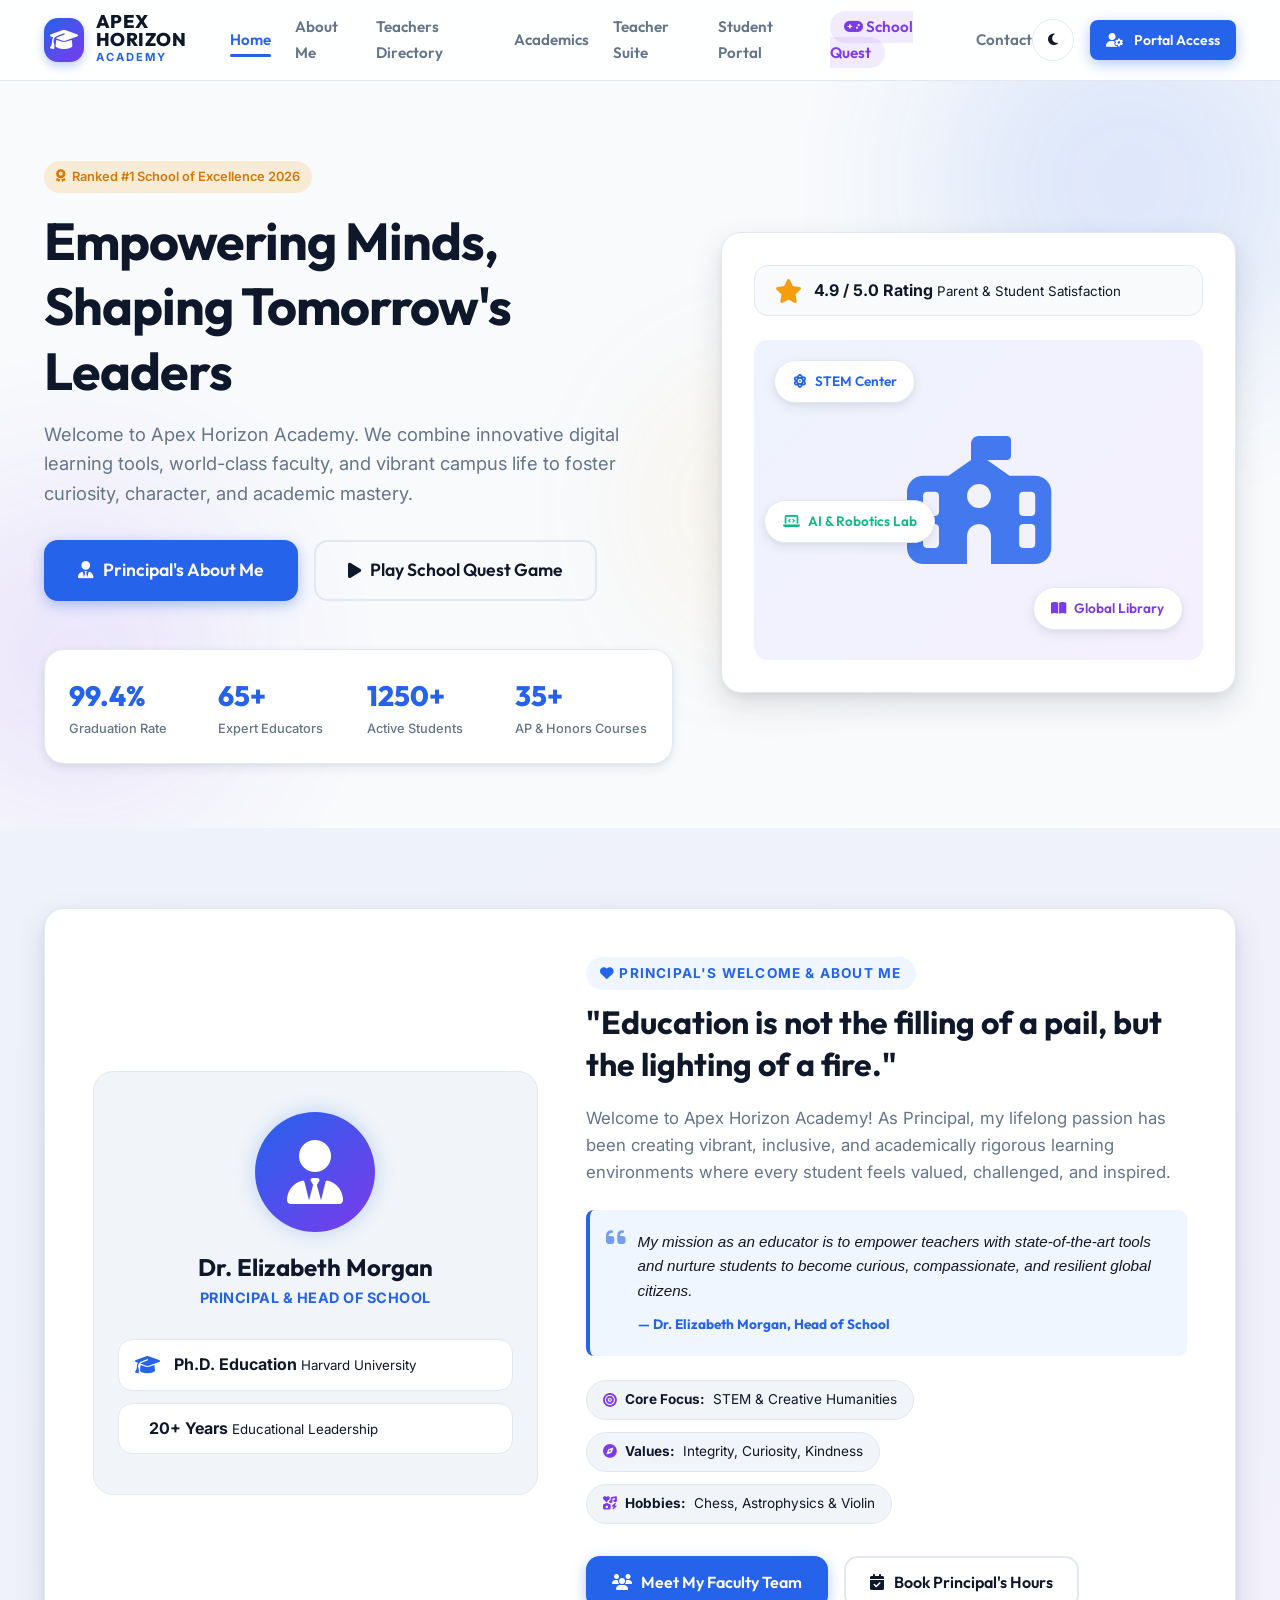
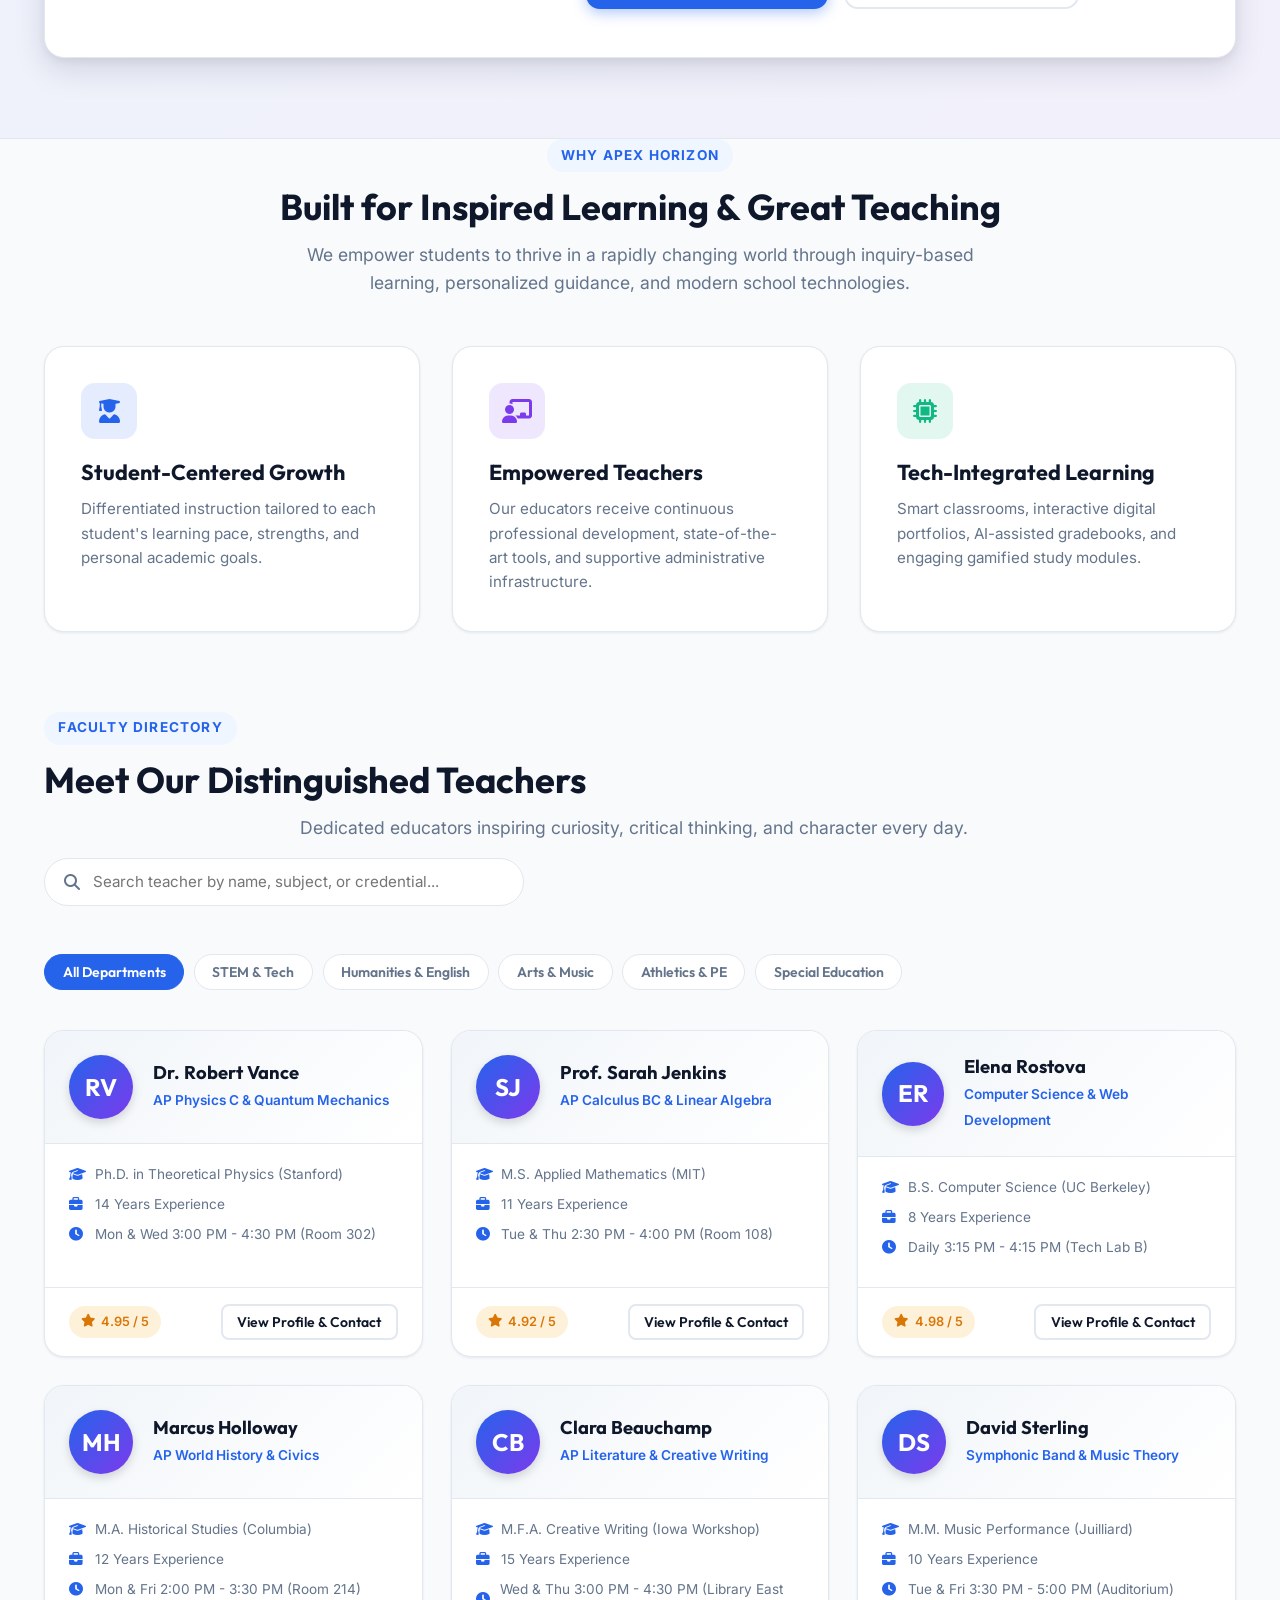
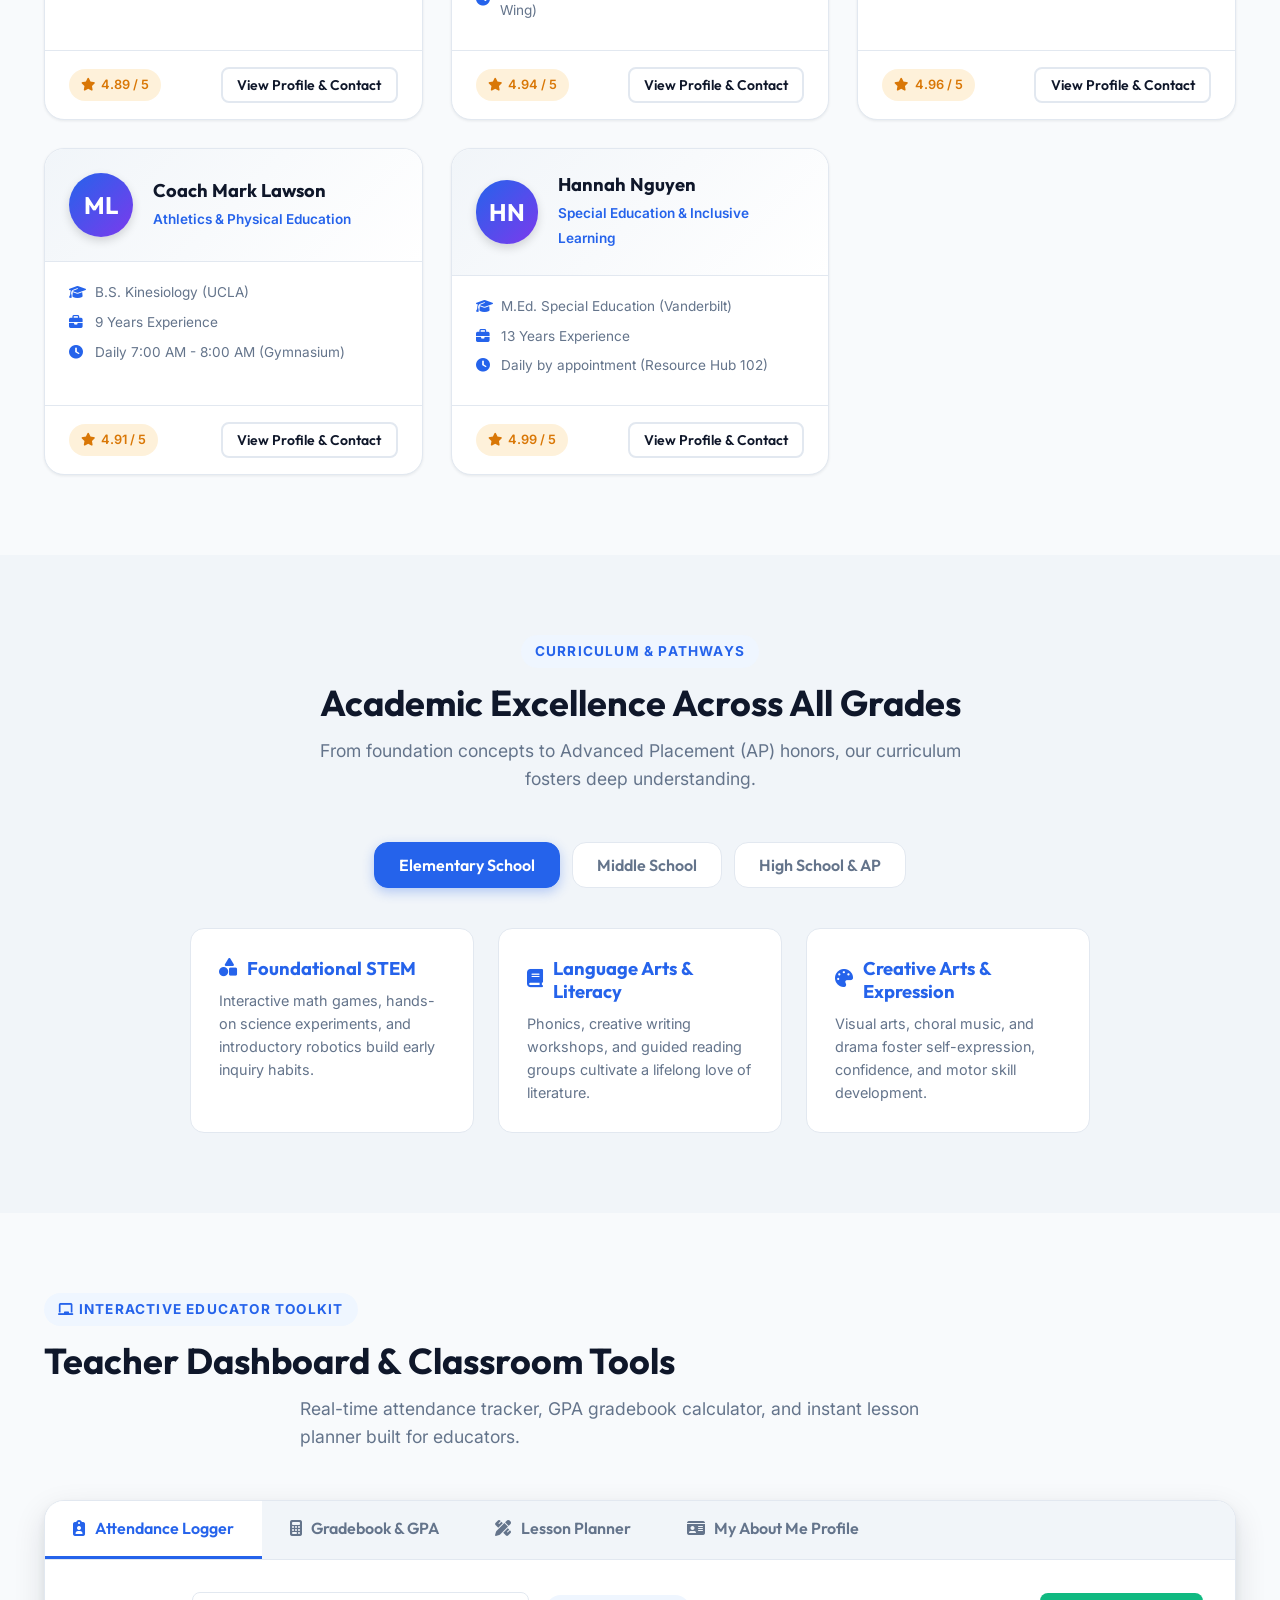
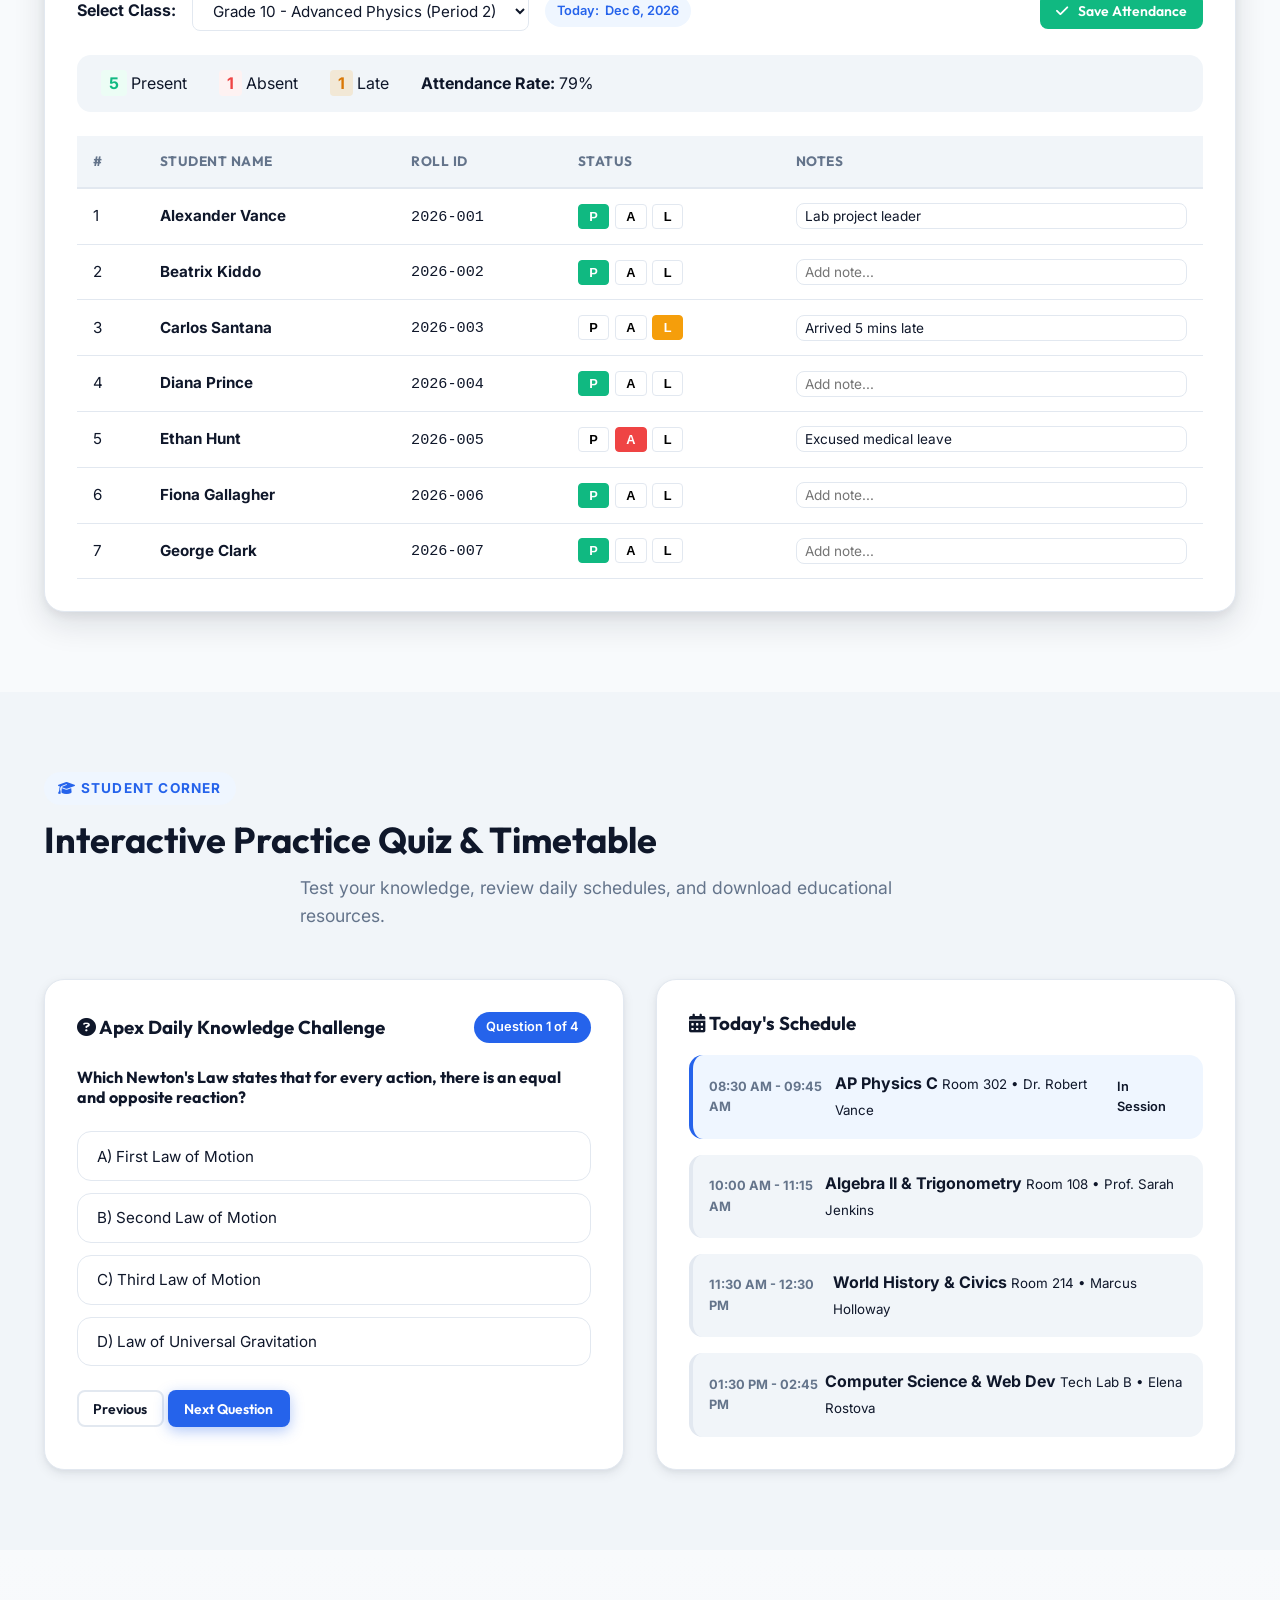
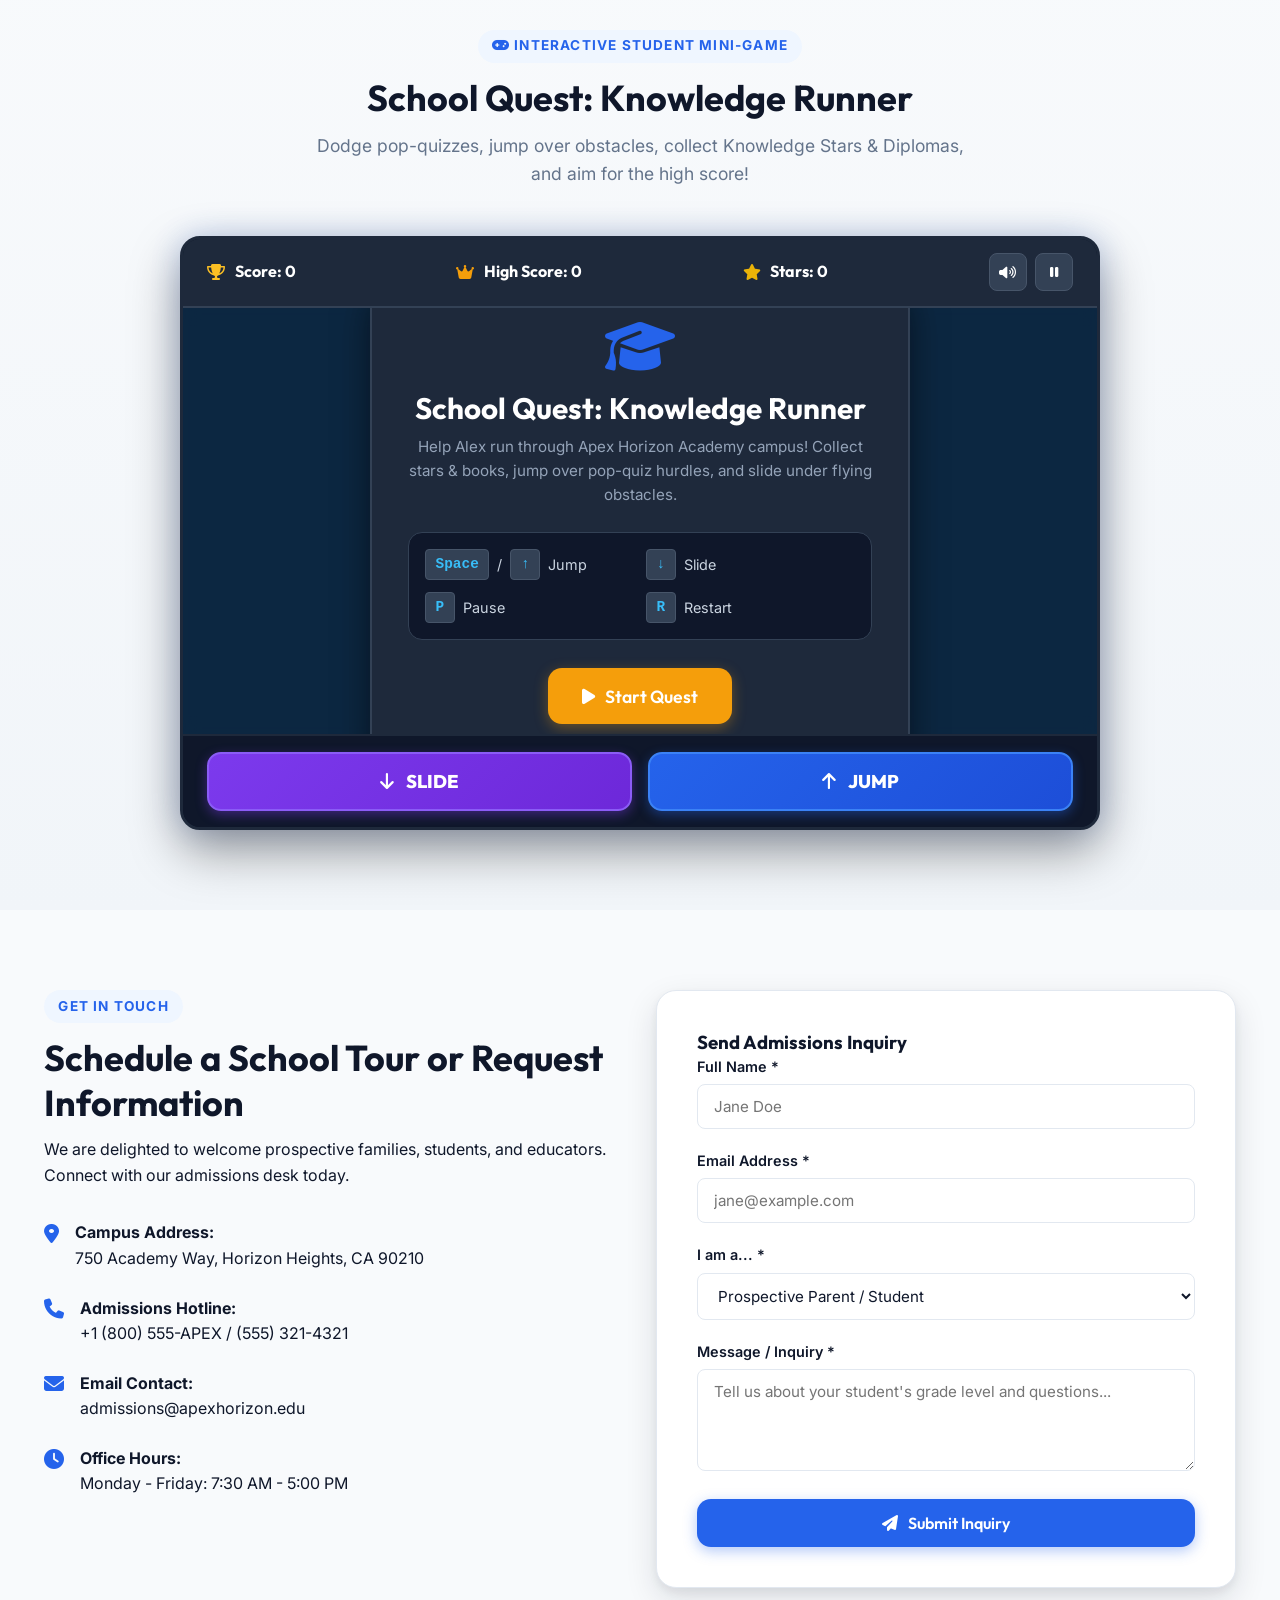
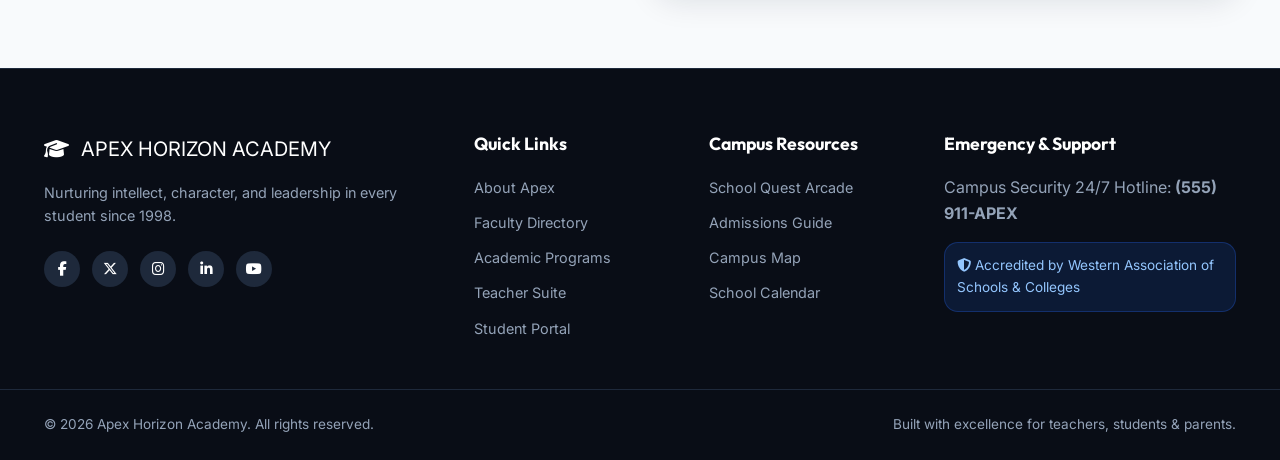
==== commit 8f130a65: "feat: Add Principal About Me section, teacher hobbies, and Teacher Suite profile editor" ====
--- a/index.html
+++ b/index.html
@@ -19,7 +19,7 @@
   <link rel="stylesheet" href="css/game.css">
 </head>
 <body>
-  <!-- Header / Navigation -->
+  <!-- Navigation & Header -->
   <header class="site-header" id="site-header">
     <div class="container header-container">
       <a href="#" class="brand-logo">
@@ -35,7 +35,7 @@
       <nav class="main-nav" id="main-nav">
         <ul class="nav-list">
           <li><a href="#hero" class="nav-link active">Home</a></li>
-          <li><a href="#about" class="nav-link">About</a></li>
+          <li><a href="#about-me" class="nav-link">About Me</a></li>
           <li><a href="#teachers" class="nav-link">Teachers Directory</a></li>
           <li><a href="#academics" class="nav-link">Academics</a></li>
           <li><a href="#teacher-suite" class="nav-link">Teacher Suite</a></li>
@@ -76,8 +76,8 @@
           Welcome to Apex Horizon Academy. We combine innovative digital learning tools, world-class faculty, and vibrant campus life to foster curiosity, character, and academic mastery.
         </p>
         <div class="hero-buttons animate-fade-up delay-2">
-          <a href="#teachers" class="btn btn-primary btn-lg">
-            <i class="fa-solid fa-chalkboard-user"></i> Meet Our Faculty
+          <a href="#about-me" class="btn btn-primary btn-lg">
+            <i class="fa-solid fa-user-tie"></i> Principal's About Me
           </a>
           <a href="#game-section" class="btn btn-outline btn-lg">
             <i class="fa-solid fa-play"></i> Play School Quest Game
@@ -126,6 +126,67 @@
               <div class="floating-bubble bubble-3">
                 <i class="fa-solid fa-laptop-code"></i> AI & Robotics Lab
               </div>
+            </div>
+          </div>
+        </div>
+      </div>
+    </div>
+  </section>
+
+  <!-- Principal's About Me Section -->
+  <section class="about-me-section" id="about-me">
+    <div class="container">
+      <div class="about-me-card">
+        <div class="about-me-grid">
+          <div class="about-me-visual">
+            <div class="profile-avatar-circle">
+              <i class="fa-solid fa-user-tie"></i>
+            </div>
+            <div class="profile-title-tag">
+              <h3>Dr. Elizabeth Morgan</h3>
+              <span>Principal & Head of School</span>
+            </div>
+            <div class="profile-quick-stats">
+              <div class="p-stat">
+                <i class="fa-solid fa-graduation-cap"></i>
+                <div>
+                  <strong>Ph.D. Education</strong>
+                  <small>Harvard University</small>
+                </div>
+              </div>
+              <div class="p-stat">
+                <i class="fa-solid fa-clock-history"></i>
+                <div>
+                  <strong>20+ Years</strong>
+                  <small>Educational Leadership</small>
+                </div>
+              </div>
+            </div>
+          </div>
+
+          <div class="about-me-content">
+            <span class="section-tag"><i class="fa-solid fa-heart"></i> Principal's Welcome & About Me</span>
+            <h2 class="section-title">"Education is not the filling of a pail, but the lighting of a fire."</h2>
+            
+            <p class="about-me-text">
+              Welcome to Apex Horizon Academy! As Principal, my lifelong passion has been creating vibrant, inclusive, and academically rigorous learning environments where every student feels valued, challenged, and inspired.
+            </p>
+
+            <div class="quote-box">
+              <i class="fa-solid fa-quote-left quote-icon"></i>
+              <p>My mission as an educator is to empower teachers with state-of-the-art tools and nurture students to become curious, compassionate, and resilient global citizens.</p>
+              <strong class="quote-author">&mdash; Dr. Elizabeth Morgan, Head of School</strong>
+            </div>
+
+            <div class="about-me-highlights">
+              <div class="highlight-pill"><i class="fa-solid fa-bullseye"></i> <strong>Core Focus:</strong> STEM & Creative Humanities</div>
+              <div class="highlight-pill"><i class="fa-solid fa-compass"></i> <strong>Values:</strong> Integrity, Curiosity, Kindness</div>
+              <div class="highlight-pill"><i class="fa-solid fa-icons"></i> <strong>Hobbies:</strong> Chess, Astrophysics & Violin</div>
+            </div>
+
+            <div class="about-me-actions">
+              <a href="#teachers" class="btn btn-primary"><i class="fa-solid fa-users"></i> Meet My Faculty Team</a>
+              <a href="#contact" class="btn btn-outline"><i class="fa-solid fa-calendar-check"></i> Book Principal's Hours</a>
             </div>
           </div>
         </div>
@@ -302,6 +363,7 @@
           <button class="suite-tab-btn active" data-suite="attendance"><i class="fa-solid fa-clipboard-user"></i> Attendance Logger</button>
           <button class="suite-tab-btn" data-suite="gradebook"><i class="fa-solid fa-calculator"></i> Gradebook & GPA</button>
           <button class="suite-tab-btn" data-suite="lesson"><i class="fa-solid fa-pen-ruler"></i> Lesson Planner</button>
+          <button class="suite-tab-btn" data-suite="profile-editor"><i class="fa-solid fa-id-card"></i> My About Me Profile</button>
         </div>
 
         <div class="suite-content">
@@ -429,6 +491,58 @@
               </div>
             </div>
           </div>
+
+          <!-- My About Me Profile Editor Suite -->
+          <div class="suite-pane" id="suite-profile-editor">
+            <div class="lesson-planner-grid">
+              <div class="planner-form">
+                <h4><i class="fa-solid fa-user-pen"></i> Edit My About Me Profile</h4>
+                <form id="teacher-profile-editor-form">
+                  <div class="grid grid-2" style="gap: 1rem; margin-bottom: 0;">
+                    <div class="form-group">
+                      <label for="edit-teacher-name">Full Name:</label>
+                      <input type="text" id="edit-teacher-name" class="form-control" placeholder="e.g. Dr. Alex Mercer" required>
+                    </div>
+                    <div class="form-group">
+                      <label for="edit-teacher-dept">Department:</label>
+                      <select id="edit-teacher-dept" class="form-control" required>
+                        <option value="stem">STEM & Tech</option>
+                        <option value="humanities">Humanities & English</option>
+                        <option value="arts">Arts & Music</option>
+                        <option value="sports">Athletics & PE</option>
+                        <option value="special">Special Education</option>
+                      </select>
+                    </div>
+                  </div>
+                  <div class="form-group">
+                    <label for="edit-teacher-subject">Subject Taught:</label>
+                    <input type="text" id="edit-teacher-subject" class="form-control" placeholder="e.g. AP Environmental Science & Robotics" required>
+                  </div>
+                  <div class="form-group">
+                    <label for="edit-teacher-degree">Degree & Credentials:</label>
+                    <input type="text" id="edit-teacher-degree" class="form-control" placeholder="e.g. Ph.D. Environmental Engineering (Stanford)" required>
+                  </div>
+                  <div class="form-group">
+                    <label for="edit-teacher-bio">About Me & Teaching Philosophy:</label>
+                    <textarea id="edit-teacher-bio" class="form-control" rows="3" placeholder="Tell students and parents about your passion for teaching, background, and approach..." required></textarea>
+                  </div>
+                  <div class="form-group">
+                    <label for="edit-teacher-hobbies">Hobbies & Fun Facts:</label>
+                    <input type="text" id="edit-teacher-hobbies" class="form-control" placeholder="e.g. Stargazing, Marathon Running, Board Games">
+                  </div>
+                  <button type="submit" class="btn btn-emerald"><i class="fa-solid fa-cloud-arrow-up"></i> Save & Publish About Me Profile</button>
+                  <div id="profile-editor-toast" class="form-toast hidden"></div>
+                </form>
+              </div>
+
+              <div class="saved-lessons-box">
+                <h4><i class="fa-solid fa-eye"></i> Live Directory Preview</h4>
+                <div id="teacher-profile-preview" class="teacher-card" style="margin-top: 1rem;">
+                  <!-- Live preview populated by JS -->
+                </div>
+              </div>
+            </div>
+          </div>
         </div>
       </div>
     </div>
--- a/css/styles.css
+++ b/css/styles.css
@@ -600,11 +600,160 @@
   100% { transform: translateY(-12px); }
 }
 
-/* About Section */
-.about-section {
+/* Principal About Me Section */
+.about-me-section {
   padding: 5rem 0;
+  background: linear-gradient(135deg, rgba(37, 99, 235, 0.05), rgba(124, 58, 237, 0.05));
+  border-bottom: 1px solid var(--border-color);
+}
+
+.about-me-card {
+  background: var(--bg-card);
+  border-radius: var(--radius-lg);
+  border: 1px solid var(--border-color);
+  box-shadow: var(--shadow-lg);
+  padding: 3rem;
+}
+
+.about-me-grid {
+  display: grid;
+  grid-template-columns: 0.85fr 1.15fr;
+  gap: 3rem;
+  align-items: center;
+}
+@media (max-width: 992px) {
+  .about-me-grid { grid-template-columns: 1fr; }
+}
+
+.about-me-visual {
+  display: flex;
+  flex-direction: column;
+  align-items: center;
+  text-align: center;
   background: var(--bg-subtle);
-}
+  padding: 2.5rem 1.5rem;
+  border-radius: var(--radius-lg);
+  border: 1px solid var(--border-color);
+}
+
+.profile-avatar-circle {
+  width: 120px;
+  height: 120px;
+  border-radius: var(--radius-full);
+  background: linear-gradient(135deg, var(--primary), var(--secondary));
+  color: #ffffff;
+  display: flex;
+  align-items: center;
+  justify-content: center;
+  font-size: 4rem;
+  box-shadow: var(--shadow-glow);
+  margin-bottom: 1.25rem;
+}
+
+.profile-title-tag h3 {
+  font-size: 1.5rem;
+  margin-bottom: 0.2rem;
+}
+.profile-title-tag span {
+  font-size: 0.9rem;
+  color: var(--primary);
+  font-weight: 700;
+  text-transform: uppercase;
+  letter-spacing: 0.5px;
+}
+
+.profile-quick-stats {
+  display: flex;
+  flex-direction: column;
+  gap: 0.75rem;
+  margin-top: 1.75rem;
+  width: 100%;
+}
+.p-stat {
+  display: flex;
+  align-items: center;
+  gap: 0.9rem;
+  background: var(--bg-card);
+  padding: 0.75rem 1rem;
+  border-radius: var(--radius-md);
+  border: 1px solid var(--border-color);
+  text-align: left;
+}
+.p-stat i {
+  font-size: 1.25rem;
+  color: var(--primary);
+}
+
+.about-me-content .section-title {
+  font-size: 2rem;
+  margin-bottom: 1.25rem;
+  line-height: 1.3;
+}
+.about-me-text {
+  font-size: 1.05rem;
+  color: var(--text-muted);
+  margin-bottom: 1.5rem;
+}
+
+.quote-box {
+  position: relative;
+  background: var(--primary-light);
+  border-left: 4px solid var(--primary);
+  padding: 1.25rem 1.5rem 1.25rem 3rem;
+  border-radius: var(--radius-sm);
+  margin-bottom: 1.5rem;
+}
+[data-theme="dark"] .quote-box {
+  background: rgba(37, 99, 235, 0.15);
+}
+.quote-icon {
+  position: absolute;
+  top: 1rem;
+  left: 1rem;
+  font-size: 1.4rem;
+  color: var(--primary);
+  opacity: 0.6;
+}
+.quote-box p {
+  font-style: italic;
+  font-size: 0.95rem;
+  margin-bottom: 0.5rem;
+  color: var(--text-main);
+}
+.quote-author {
+  font-size: 0.85rem;
+  color: var(--primary);
+  font-family: var(--font-heading);
+}
+
+.about-me-highlights {
+  display: flex;
+  flex-wrap: wrap;
+  gap: 0.75rem;
+  margin-bottom: 2rem;
+}
+.highlight-pill {
+  background: var(--bg-subtle);
+  border: 1px solid var(--border-color);
+  padding: 0.5rem 1rem;
+  border-radius: var(--radius-full);
+  font-size: 0.85rem;
+  display: flex;
+  align-items: center;
+  gap: 0.5rem;
+}
+.highlight-pill i {
+  color: var(--secondary);
+}
+
+.about-me-actions {
+  display: flex;
+  gap: 1rem;
+  flex-wrap: wrap;
+}
+
+/* Feature Card Hover & General About Utilities */
+
 
 .feature-card {
   background: var(--bg-card);
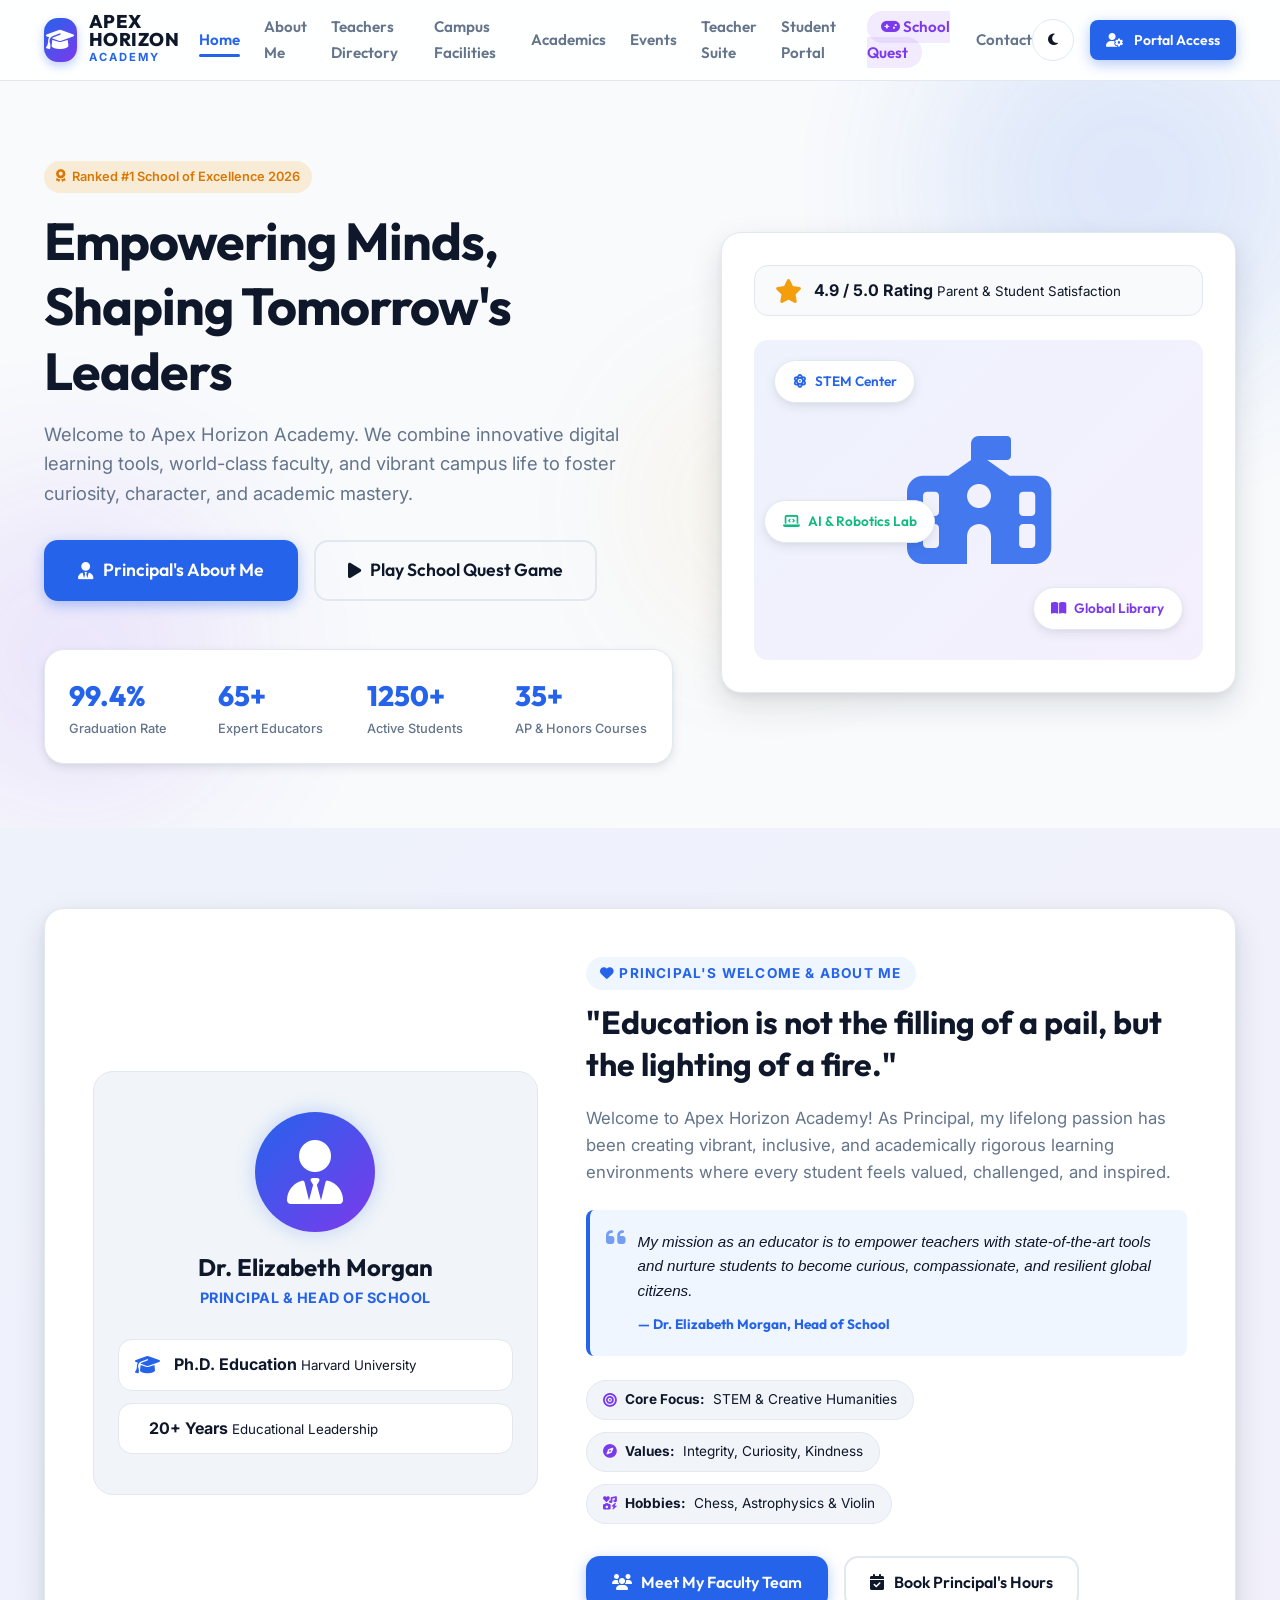
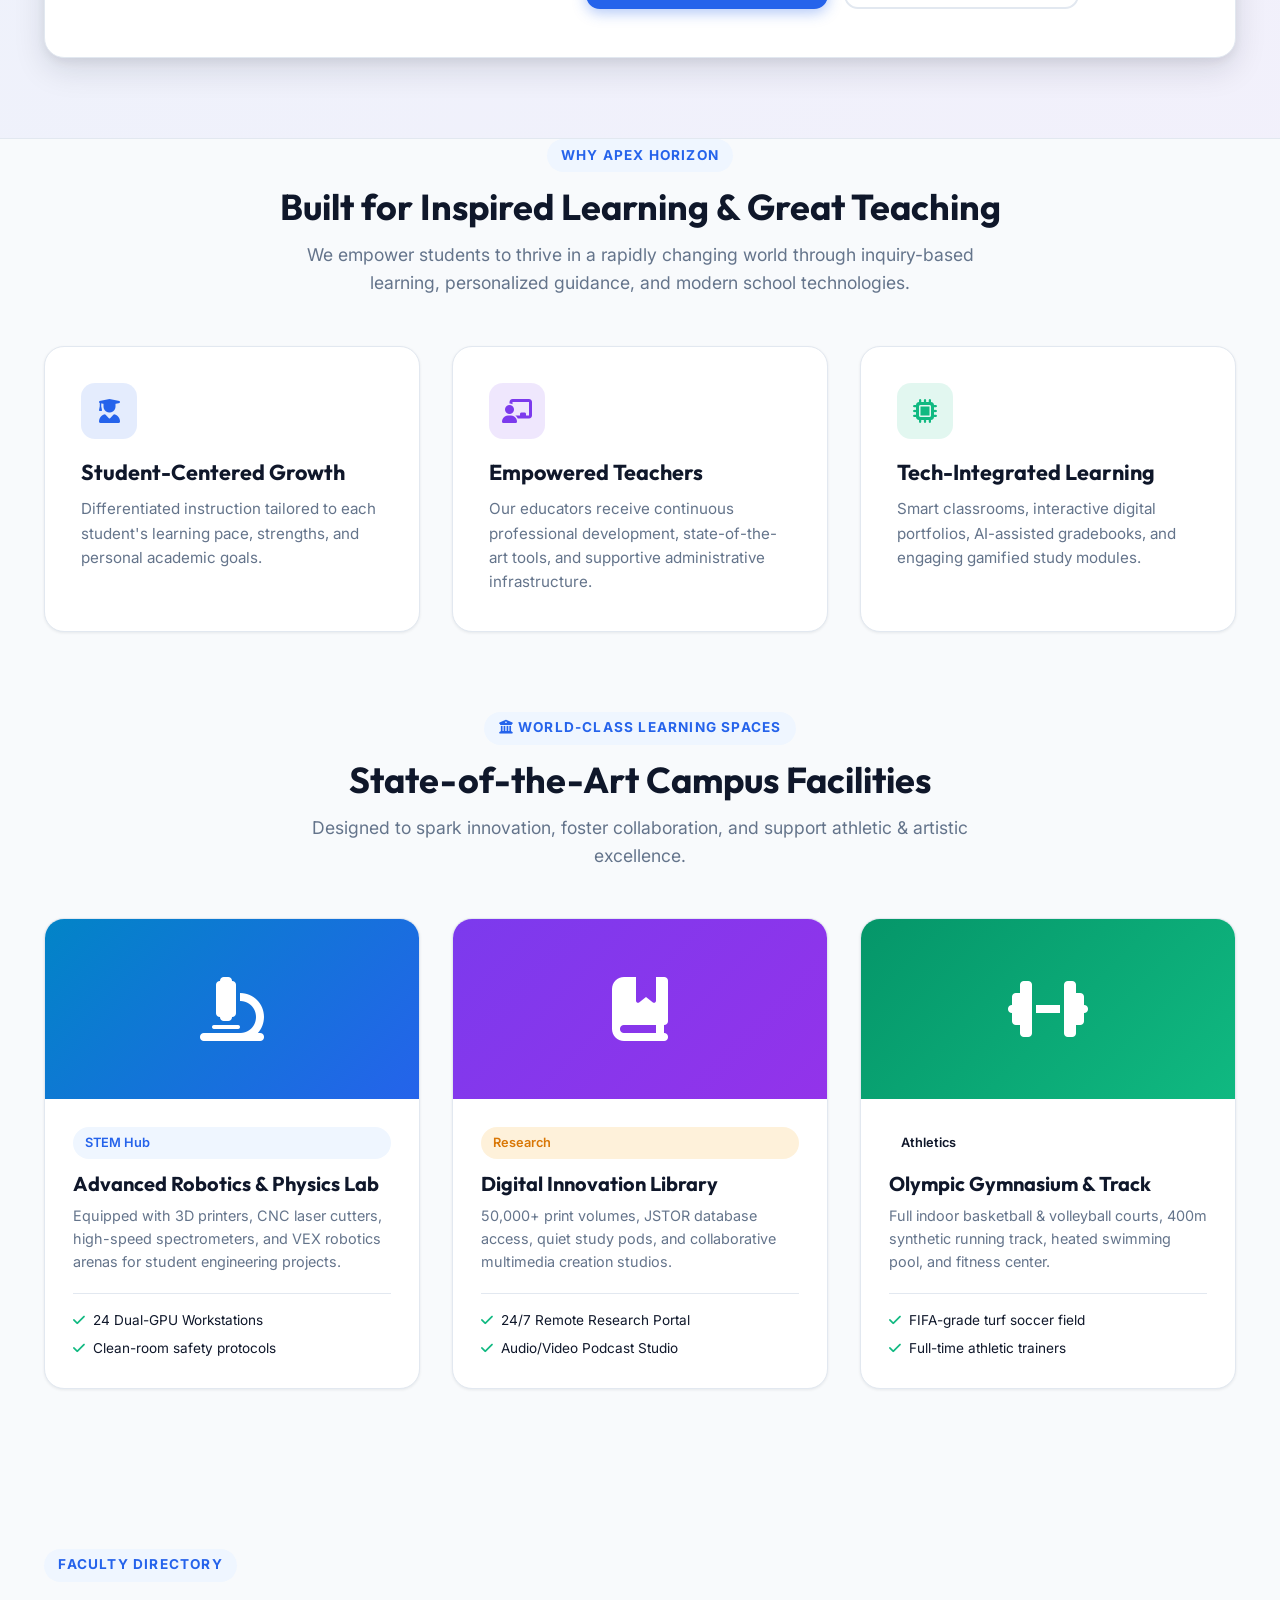
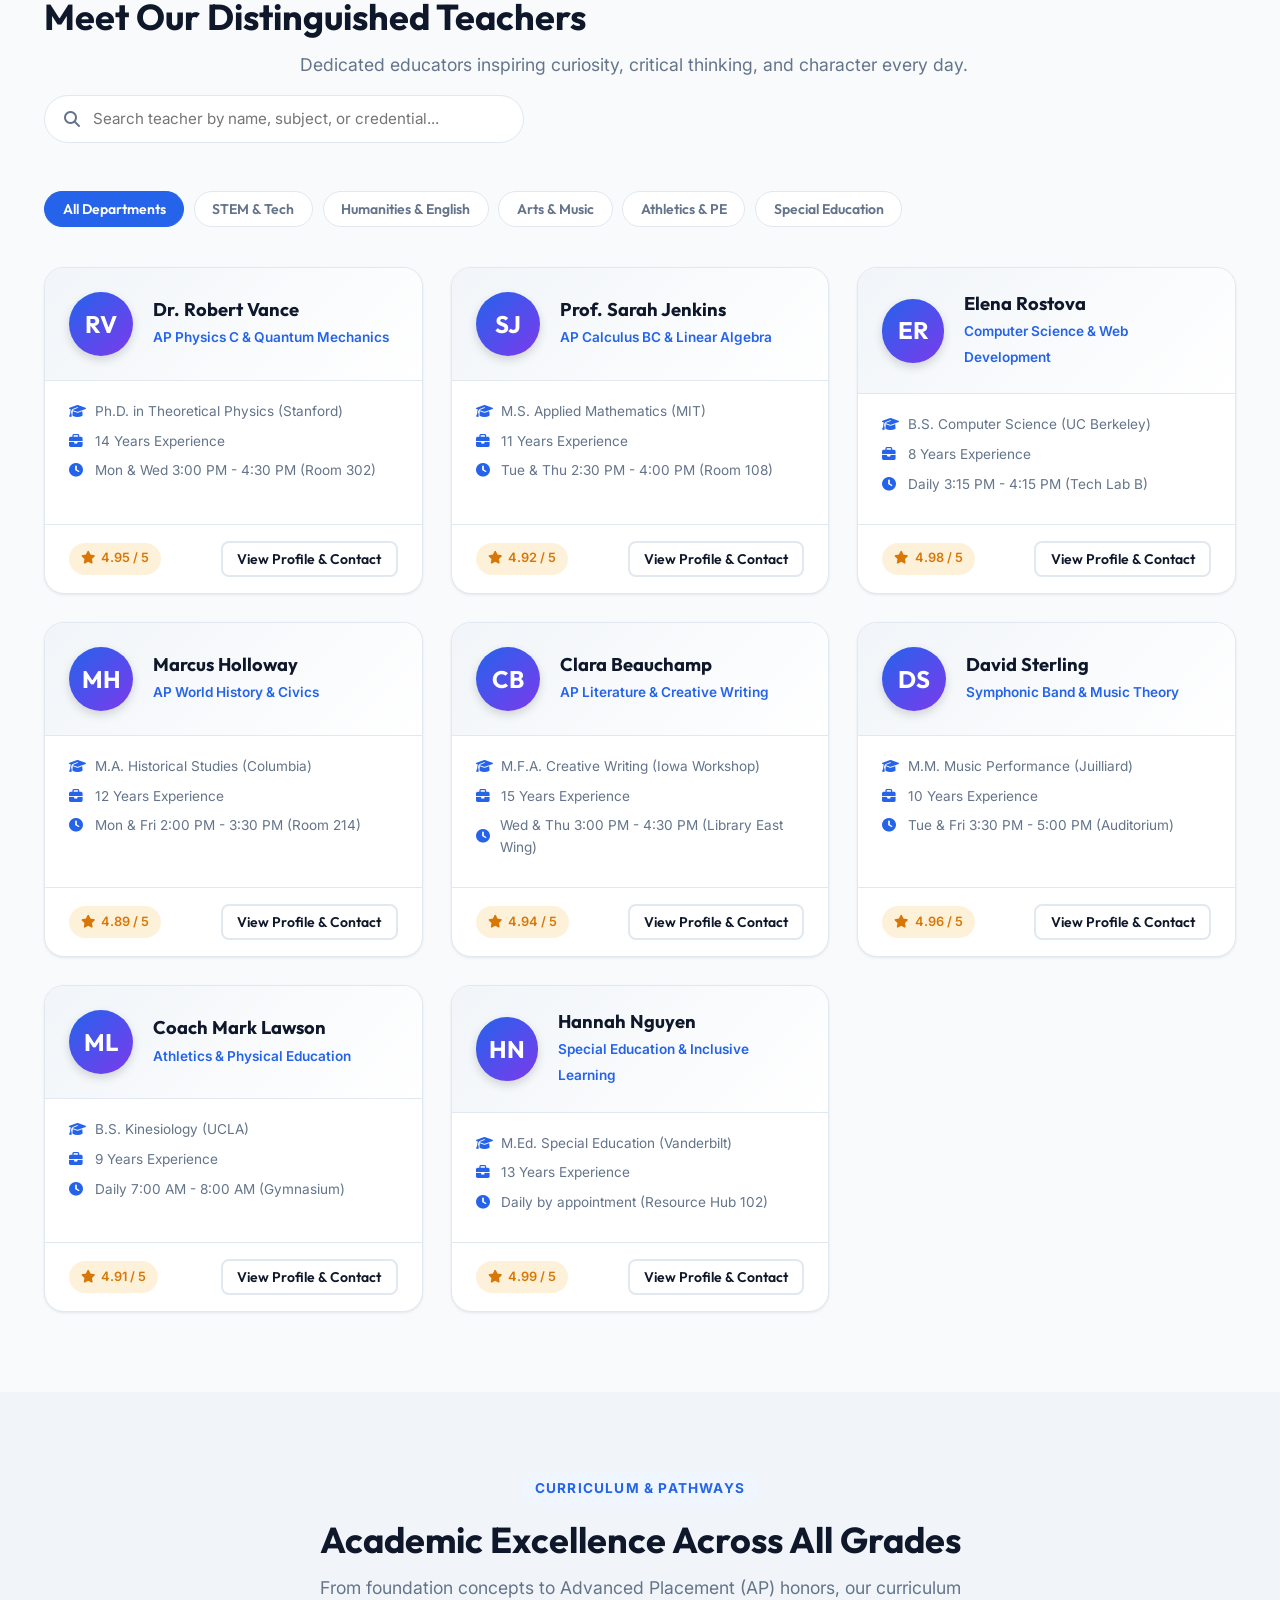
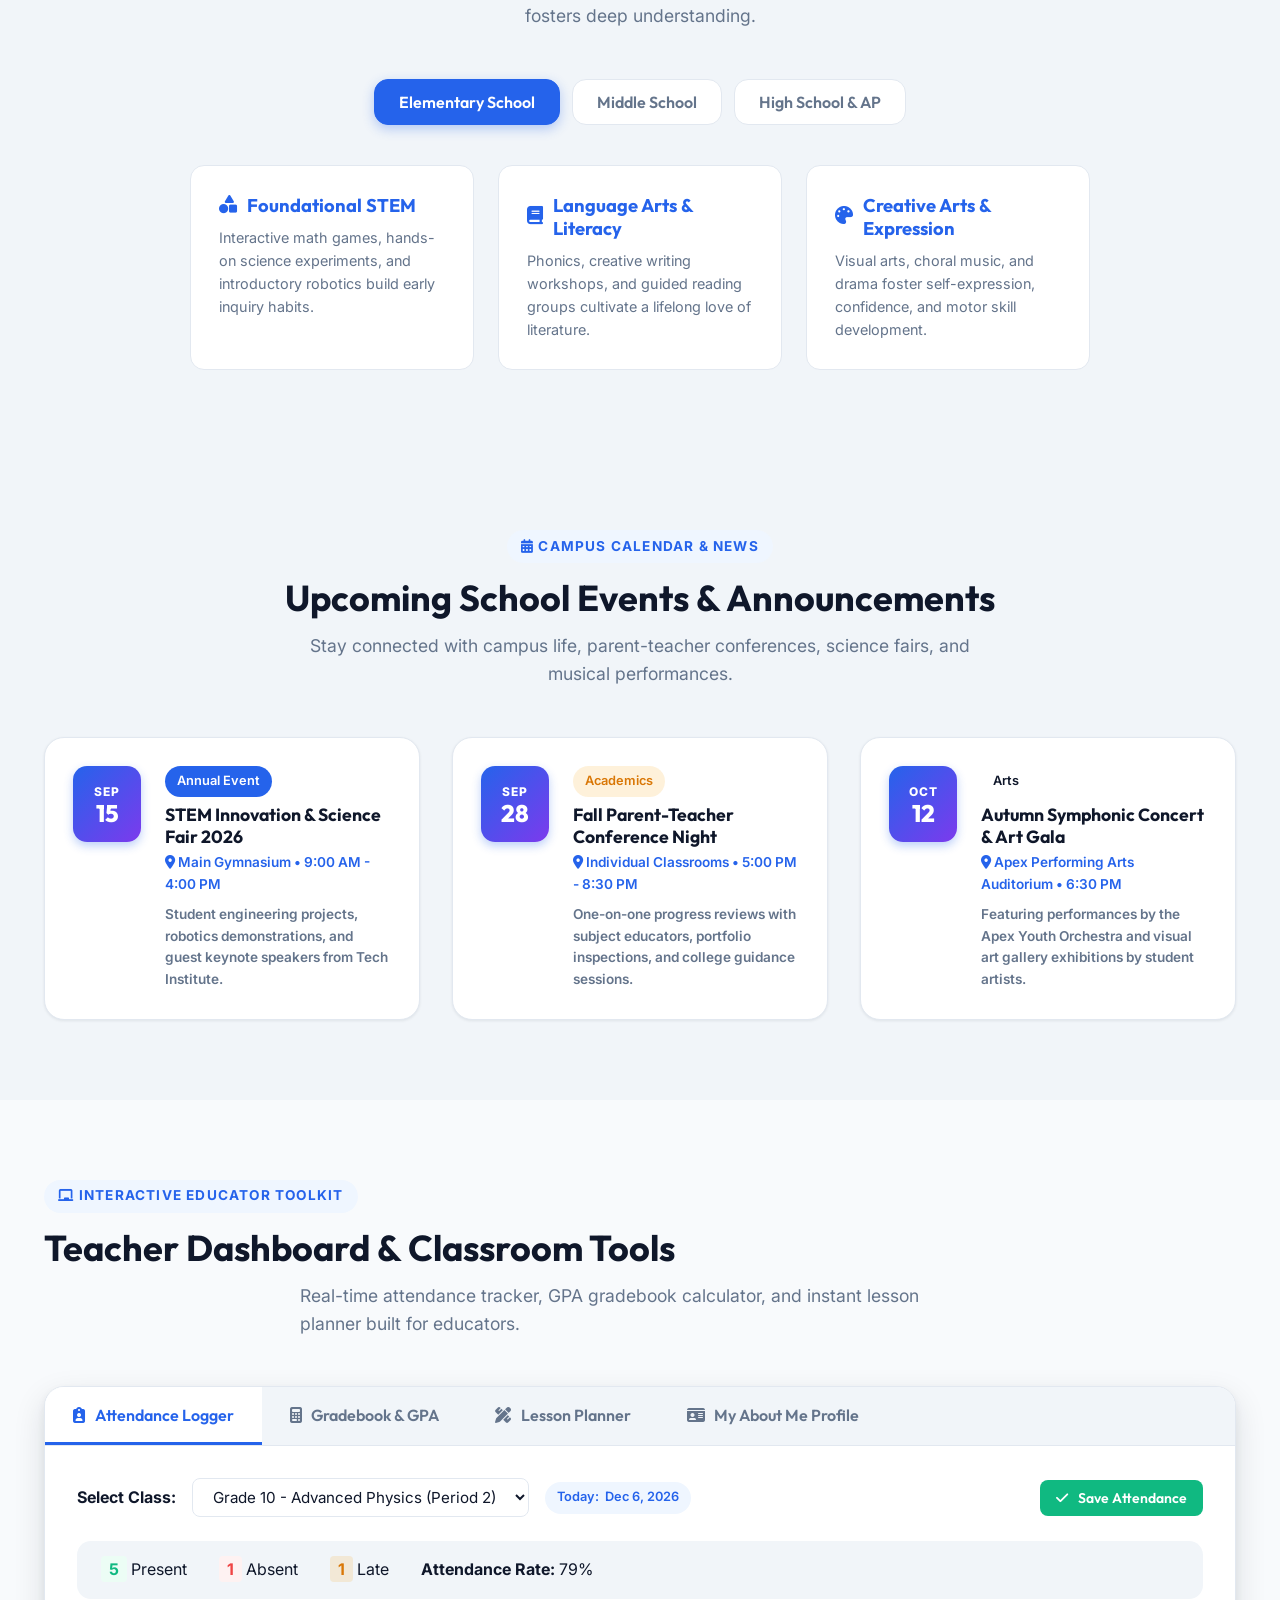
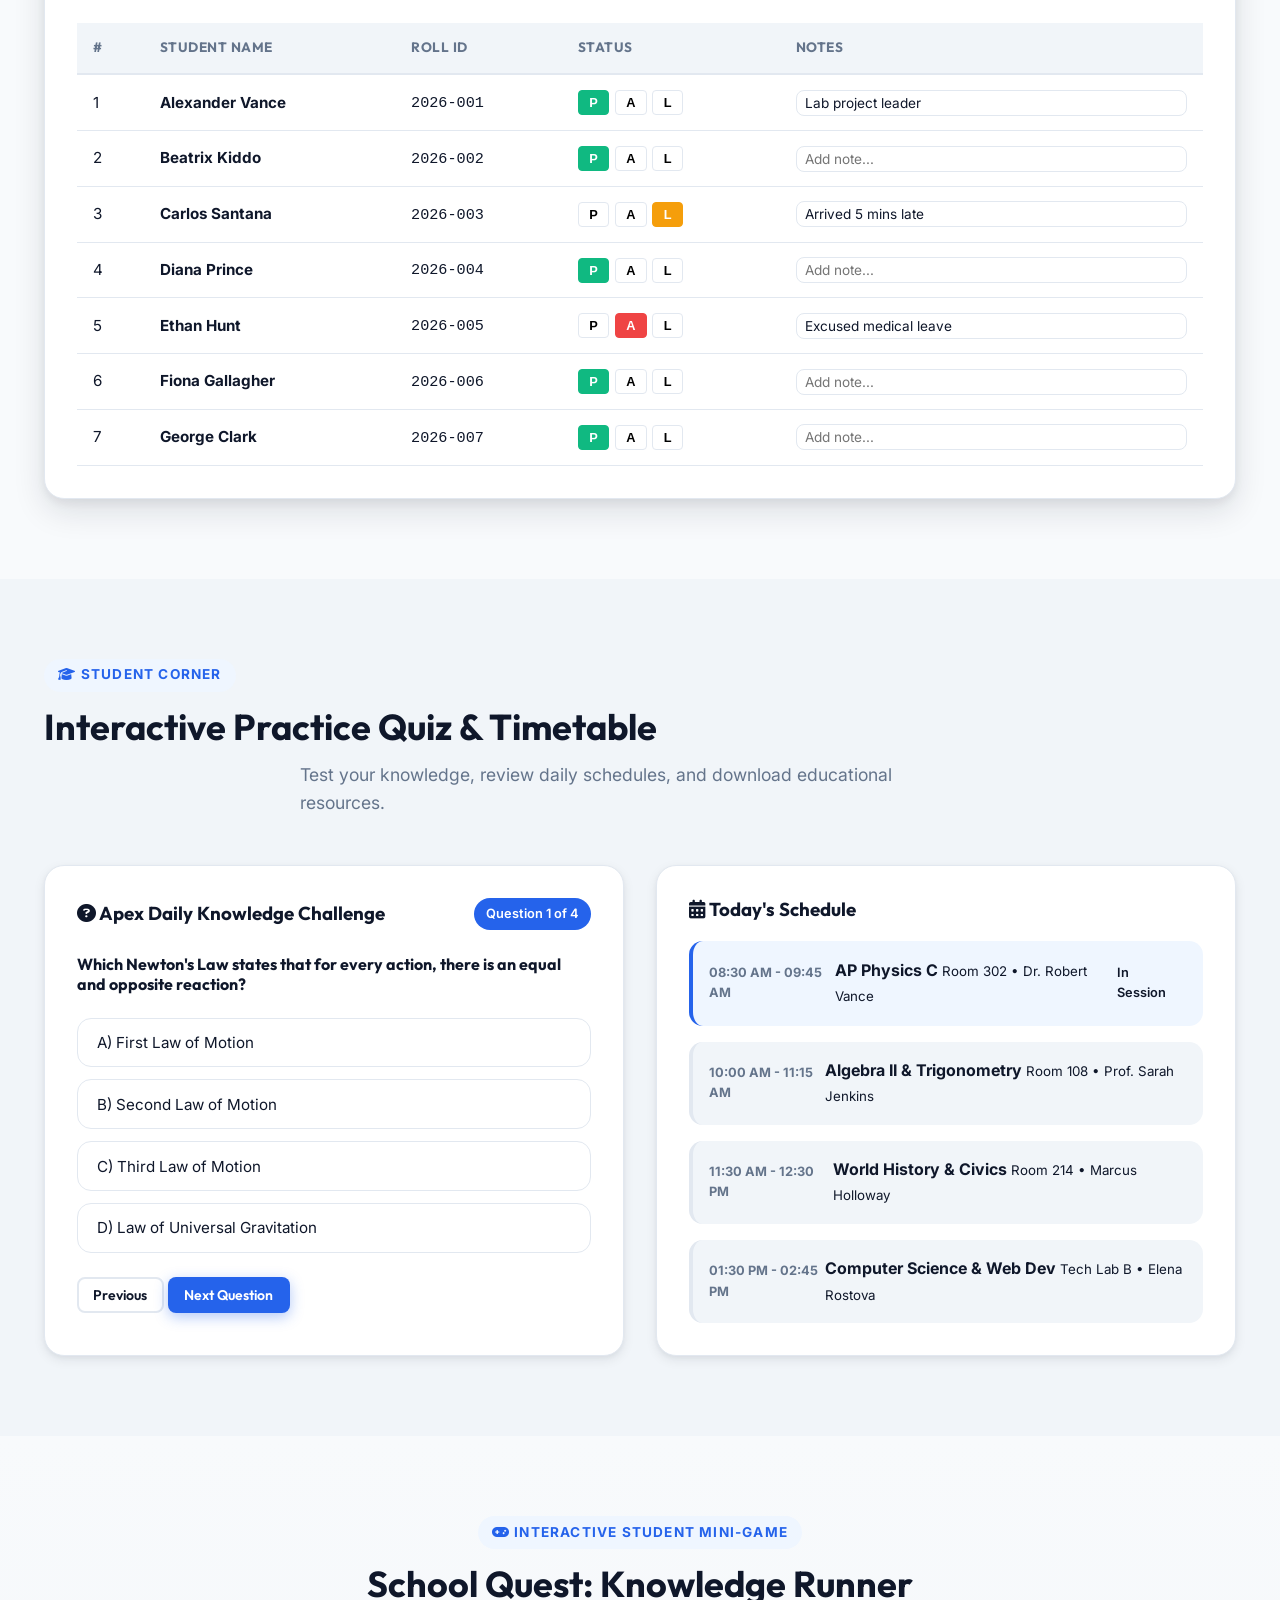
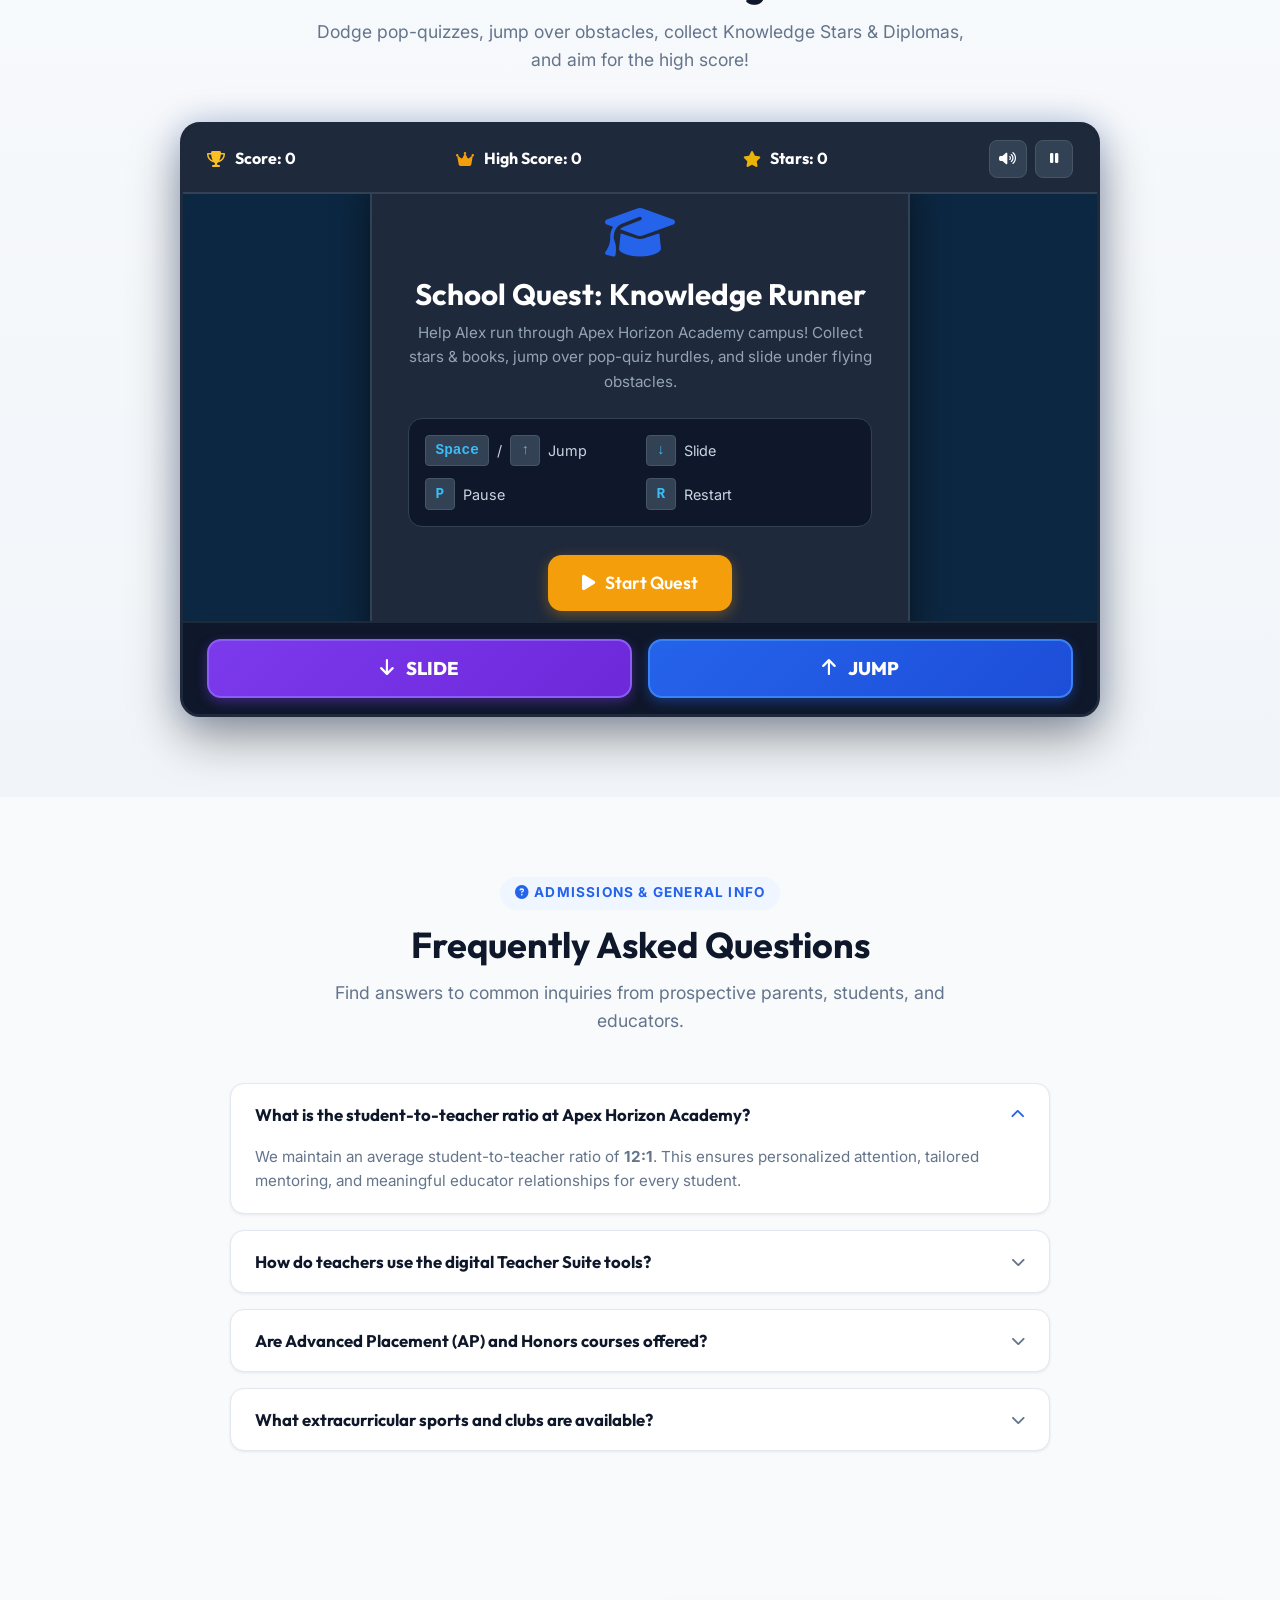
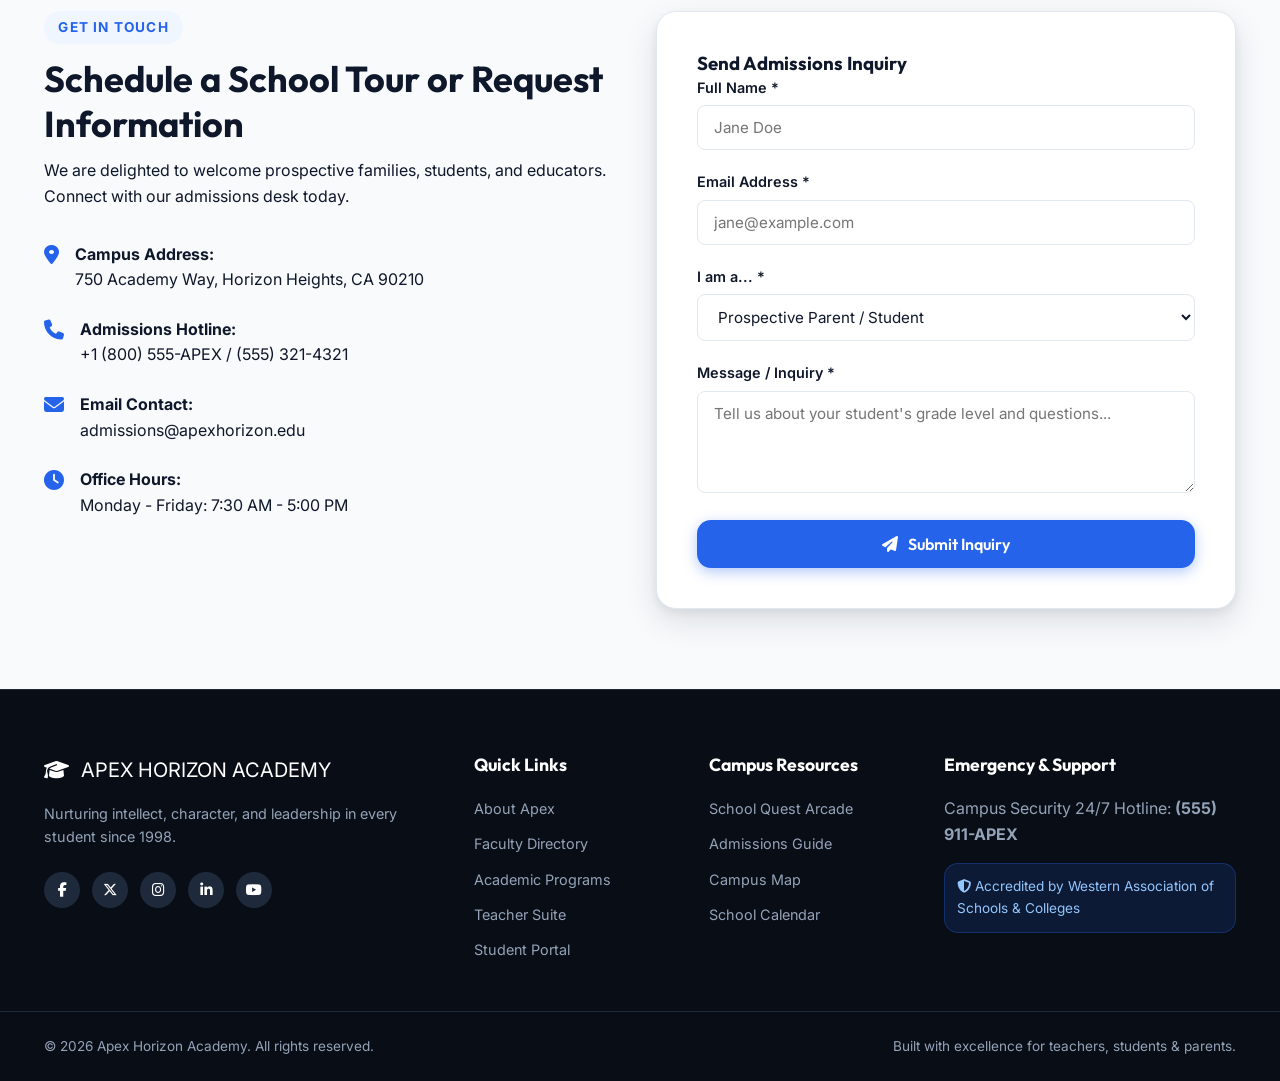
==== commit 475ebfb7: "style: Add Campus Facilities, School Events, FAQ accordion, and refine layout alignments" ====
--- a/index.html
+++ b/index.html
@@ -37,7 +37,9 @@
           <li><a href="#hero" class="nav-link active">Home</a></li>
           <li><a href="#about-me" class="nav-link">About Me</a></li>
           <li><a href="#teachers" class="nav-link">Teachers Directory</a></li>
+          <li><a href="#facilities" class="nav-link">Campus Facilities</a></li>
           <li><a href="#academics" class="nav-link">Academics</a></li>
+          <li><a href="#events" class="nav-link">Events</a></li>
           <li><a href="#teacher-suite" class="nav-link">Teacher Suite</a></li>
           <li><a href="#student-portal" class="nav-link">Student Portal</a></li>
           <li><a href="#game-section" class="nav-link highlight-link"><i class="fa-solid fa-gamepad"></i> School Quest</a></li>
@@ -231,6 +233,64 @@
     </div>
   </section>
 
+  <!-- Campus Facilities Section -->
+  <section class="facilities-section" id="facilities">
+    <div class="container">
+      <div class="section-header center">
+        <span class="section-tag"><i class="fa-solid fa-building-columns"></i> World-Class Learning Spaces</span>
+        <h2 class="section-title">State-of-the-Art Campus Facilities</h2>
+        <p class="section-subtitle">Designed to spark innovation, foster collaboration, and support athletic & artistic excellence.</p>
+      </div>
+
+      <div class="grid grid-3">
+        <div class="facility-card">
+          <div class="facility-image bg-fac-1">
+            <i class="fa-solid fa-microscope"></i>
+          </div>
+          <div class="facility-body">
+            <span class="badge badge-info">STEM Hub</span>
+            <h3>Advanced Robotics & Physics Lab</h3>
+            <p>Equipped with 3D printers, CNC laser cutters, high-speed spectrometers, and VEX robotics arenas for student engineering projects.</p>
+            <ul class="facility-specs">
+              <li><i class="fa-solid fa-check"></i> 24 Dual-GPU Workstations</li>
+              <li><i class="fa-solid fa-check"></i> Clean-room safety protocols</li>
+            </ul>
+          </div>
+        </div>
+
+        <div class="facility-card">
+          <div class="facility-image bg-fac-2">
+            <i class="fa-solid fa-book-bookmark"></i>
+          </div>
+          <div class="facility-body">
+            <span class="badge badge-accent">Research</span>
+            <h3>Digital Innovation Library</h3>
+            <p>50,000+ print volumes, JSTOR database access, quiet study pods, and collaborative multimedia creation studios.</p>
+            <ul class="facility-specs">
+              <li><i class="fa-solid fa-check"></i> 24/7 Remote Research Portal</li>
+              <li><i class="fa-solid fa-check"></i> Audio/Video Podcast Studio</li>
+            </ul>
+          </div>
+        </div>
+
+        <div class="facility-card">
+          <div class="facility-image bg-fac-3">
+            <i class="fa-solid fa-dumbbell"></i>
+          </div>
+          <div class="facility-body">
+            <span class="badge badge-emerald">Athletics</span>
+            <h3>Olympic Gymnasium & Track</h3>
+            <p>Full indoor basketball & volleyball courts, 400m synthetic running track, heated swimming pool, and fitness center.</p>
+            <ul class="facility-specs">
+              <li><i class="fa-solid fa-check"></i> FIFA-grade turf soccer field</li>
+              <li><i class="fa-solid fa-check"></i> Full-time athletic trainers</li>
+            </ul>
+          </div>
+        </div>
+      </div>
+    </div>
+  </section>
+
   <!-- Teachers Directory Section -->
   <section class="teachers-section" id="teachers">
     <div class="container">
@@ -341,6 +401,58 @@
                 <p>Advanced analytical essay writing, philosophical discourse, and thorough research methodologies.</p>
               </div>
             </div>
+          </div>
+        </div>
+      </div>
+    </div>
+  </section>
+
+  <!-- School News & Events Section -->
+  <section class="events-section" id="events">
+    <div class="container">
+      <div class="section-header center">
+        <span class="section-tag"><i class="fa-solid fa-calendar-days"></i> Campus Calendar & News</span>
+        <h2 class="section-title">Upcoming School Events & Announcements</h2>
+        <p class="section-subtitle">Stay connected with campus life, parent-teacher conferences, science fairs, and musical performances.</p>
+      </div>
+
+      <div class="grid grid-3">
+        <div class="event-card">
+          <div class="event-date-box">
+            <span class="e-month">SEP</span>
+            <span class="e-day">15</span>
+          </div>
+          <div class="event-details">
+            <span class="badge badge-primary">Annual Event</span>
+            <h3>STEM Innovation & Science Fair 2026</h3>
+            <p><i class="fa-solid fa-location-dot"></i> Main Gymnasium &bull; 9:00 AM - 4:00 PM</p>
+            <p style="color: var(--text-muted); font-size: 0.85rem; margin-top: 0.5rem;">Student engineering projects, robotics demonstrations, and guest keynote speakers from Tech Institute.</p>
+          </div>
+        </div>
+
+        <div class="event-card">
+          <div class="event-date-box">
+            <span class="e-month">SEP</span>
+            <span class="e-day">28</span>
+          </div>
+          <div class="event-details">
+            <span class="badge badge-accent">Academics</span>
+            <h3>Fall Parent-Teacher Conference Night</h3>
+            <p><i class="fa-solid fa-location-dot"></i> Individual Classrooms &bull; 5:00 PM - 8:30 PM</p>
+            <p style="color: var(--text-muted); font-size: 0.85rem; margin-top: 0.5rem;">One-on-one progress reviews with subject educators, portfolio inspections, and college guidance sessions.</p>
+          </div>
+        </div>
+
+        <div class="event-card">
+          <div class="event-date-box">
+            <span class="e-month">OCT</span>
+            <span class="e-day">12</span>
+          </div>
+          <div class="event-details">
+            <span class="badge badge-emerald">Arts</span>
+            <h3>Autumn Symphonic Concert & Art Gala</h3>
+            <p><i class="fa-solid fa-location-dot"></i> Apex Performing Arts Auditorium &bull; 6:30 PM</p>
+            <p style="color: var(--text-muted); font-size: 0.85rem; margin-top: 0.5rem;">Featuring performances by the Apex Youth Orchestra and visual art gallery exhibitions by student artists.</p>
           </div>
         </div>
       </div>
@@ -731,6 +843,59 @@
     </div>
   </section>
 
+  <!-- Frequently Asked Questions (FAQ) Section -->
+  <section class="faq-section" id="faq">
+    <div class="container">
+      <div class="section-header center">
+        <span class="section-tag"><i class="fa-solid fa-circle-question"></i> Admissions & General Info</span>
+        <h2 class="section-title">Frequently Asked Questions</h2>
+        <p class="section-subtitle">Find answers to common inquiries from prospective parents, students, and educators.</p>
+      </div>
+
+      <div class="faq-accordion-wrapper">
+        <div class="faq-item active">
+          <button class="faq-question">
+            <span>What is the student-to-teacher ratio at Apex Horizon Academy?</span>
+            <i class="fa-solid fa-chevron-down faq-icon"></i>
+          </button>
+          <div class="faq-answer">
+            <p>We maintain an average student-to-teacher ratio of <strong>12:1</strong>. This ensures personalized attention, tailored mentoring, and meaningful educator relationships for every student.</p>
+          </div>
+        </div>
+
+        <div class="faq-item">
+          <button class="faq-question">
+            <span>How do teachers use the digital Teacher Suite tools?</span>
+            <i class="fa-solid fa-chevron-down faq-icon"></i>
+          </button>
+          <div class="faq-answer">
+            <p>Our educators access a unified dashboard featuring real-time attendance logging, automated GPA weighted grade calculation, lesson planning templates, and direct communication channels with parents.</p>
+          </div>
+        </div>
+
+        <div class="faq-item">
+          <button class="faq-question">
+            <span>Are Advanced Placement (AP) and Honors courses offered?</span>
+            <i class="fa-solid fa-chevron-down faq-icon"></i>
+          </button>
+          <div class="faq-answer">
+            <p>Yes! We offer 35+ AP and Honors courses across STEM, Humanities, Computer Science, and Fine Arts, with an average AP exam pass rate of 94%.</p>
+          </div>
+        </div>
+
+        <div class="faq-item">
+          <button class="faq-question">
+            <span>What extracurricular sports and clubs are available?</span>
+            <i class="fa-solid fa-chevron-down faq-icon"></i>
+          </button>
+          <div class="faq-answer">
+            <p>Apex Horizon sponsors over 25 student-led clubs (Robotics, Model UN, Debate, Chess, Speech) and varsity sports teams in Basketball, Soccer, Volleyball, Swimming, and Track & Field.</p>
+          </div>
+        </div>
+      </div>
+    </div>
+  </section>
+
   <!-- Contact & Admission Section -->
   <section class="contact-section" id="contact">
     <div class="container">
--- a/css/styles.css
+++ b/css/styles.css
@@ -1545,10 +1545,210 @@
   gap: 1rem;
 }
 
-/* Animations */
-.animate-fade-up {
-  animation: fadeUp 0.8s ease forwards;
-}
+/* Facilities Section */
+.facilities-section {
+  padding: 5rem 0;
+  background: var(--bg-main);
+}
+
+.facility-card {
+  background: var(--bg-card);
+  border-radius: var(--radius-lg);
+  border: 1px solid var(--border-color);
+  overflow: hidden;
+  box-shadow: var(--shadow-sm);
+  transition: transform var(--transition-fast), box-shadow var(--transition-fast);
+  display: flex;
+  flex-direction: column;
+}
+.facility-card:hover {
+  transform: translateY(-6px);
+  box-shadow: var(--shadow-md);
+}
+
+.facility-image {
+  height: 180px;
+  display: flex;
+  align-items: center;
+  justify-content: center;
+  font-size: 4rem;
+  color: #ffffff;
+}
+.bg-fac-1 { background: linear-gradient(135deg, #0284c7, #2563eb); }
+.bg-fac-2 { background: linear-gradient(135deg, #7c3aed, #9333ea); }
+.bg-fac-3 { background: linear-gradient(135deg, #059669, #10b981); }
+
+.facility-body {
+  padding: 1.75rem;
+  flex-grow: 1;
+  display: flex;
+  flex-direction: column;
+}
+.facility-body h3 {
+  font-size: 1.25rem;
+  margin: 0.75rem 0 0.5rem 0;
+}
+.facility-body p {
+  font-size: 0.9rem;
+  color: var(--text-muted);
+  margin-bottom: 1.25rem;
+  flex-grow: 1;
+}
+
+.facility-specs {
+  display: flex;
+  flex-direction: column;
+  gap: 0.4rem;
+  border-top: 1px solid var(--border-color);
+  padding-top: 1rem;
+}
+.facility-specs li {
+  font-size: 0.85rem;
+  color: var(--text-main);
+  display: flex;
+  align-items: center;
+  gap: 0.5rem;
+}
+.facility-specs i {
+  color: var(--emerald);
+}
+
+/* Events Section */
+.events-section {
+  padding: 5rem 0;
+  background: var(--bg-subtle);
+}
+
+.event-card {
+  background: var(--bg-card);
+  border-radius: var(--radius-lg);
+  border: 1px solid var(--border-color);
+  padding: 1.75rem;
+  display: flex;
+  gap: 1.5rem;
+  align-items: flex-start;
+  box-shadow: var(--shadow-sm);
+  transition: transform var(--transition-fast), box-shadow var(--transition-fast);
+}
+.event-card:hover {
+  transform: translateY(-4px);
+  box-shadow: var(--shadow-md);
+}
+
+.event-date-box {
+  background: linear-gradient(135deg, var(--primary), var(--secondary));
+  color: #ffffff;
+  min-width: 68px;
+  height: 76px;
+  border-radius: var(--radius-md);
+  display: flex;
+  flex-direction: column;
+  align-items: center;
+  justify-content: center;
+  box-shadow: 0 4px 10px rgba(37, 99, 235, 0.3);
+}
+.e-month {
+  font-size: 0.75rem;
+  font-weight: 800;
+  letter-spacing: 1px;
+}
+.e-day {
+  font-size: 1.5rem;
+  font-family: var(--font-heading);
+  font-weight: 800;
+  line-height: 1;
+}
+
+.event-details h3 {
+  font-size: 1.1rem;
+  margin: 0.4rem 0 0.3rem 0;
+}
+.event-details p {
+  font-size: 0.85rem;
+  color: var(--primary);
+  font-weight: 600;
+}
+
+/* FAQ Accordion Section */
+.faq-section {
+  padding: 5rem 0;
+  background: var(--bg-main);
+}
+
+.faq-accordion-wrapper {
+  max-width: 820px;
+  margin: 0 auto;
+  display: flex;
+  flex-direction: column;
+  gap: 1rem;
+}
+
+.faq-item {
+  background: var(--bg-card);
+  border-radius: var(--radius-md);
+  border: 1px solid var(--border-color);
+  overflow: hidden;
+  box-shadow: var(--shadow-sm);
+  transition: all var(--transition-fast);
+}
+
+.faq-question {
+  width: 100%;
+  padding: 1.25rem 1.5rem;
+  background: transparent;
+  border: none;
+  font-family: var(--font-heading);
+  font-weight: 700;
+  font-size: 1.05rem;
+  color: var(--text-main);
+  text-align: left;
+  display: flex;
+  align-items: center;
+  justify-content: space-between;
+  cursor: pointer;
+}
+.faq-question:hover {
+  color: var(--primary);
+}
+
+.faq-icon {
+  font-size: 0.9rem;
+  color: var(--text-muted);
+  transition: transform var(--transition-fast);
+}
+.faq-item.active .faq-icon {
+  transform: rotate(180deg);
+  color: var(--primary);
+}
+
+.faq-answer {
+  max-height: 0;
+  overflow: hidden;
+  transition: max-height 0.3s cubic-bezier(0, 1, 0, 1);
+  padding: 0 1.5rem;
+}
+.faq-item.active .faq-answer {
+  max-height: 250px;
+  padding: 0 1.5rem 1.25rem 1.5rem;
+}
+.faq-answer p {
+  font-size: 0.95rem;
+  color: var(--text-muted);
+  line-height: 1.6;
+}
+
+/* Grid & Layout Alignments Polish */
+.teachers-grid {
+  align-items: stretch;
+}
+.teacher-card-body {
+  justify-content: space-between;
+}
+
+.data-table th, .data-table td {
+  vertical-align: middle;
+}
+
 .animate-fade-down {
   animation: fadeDown 0.8s ease forwards;
 }
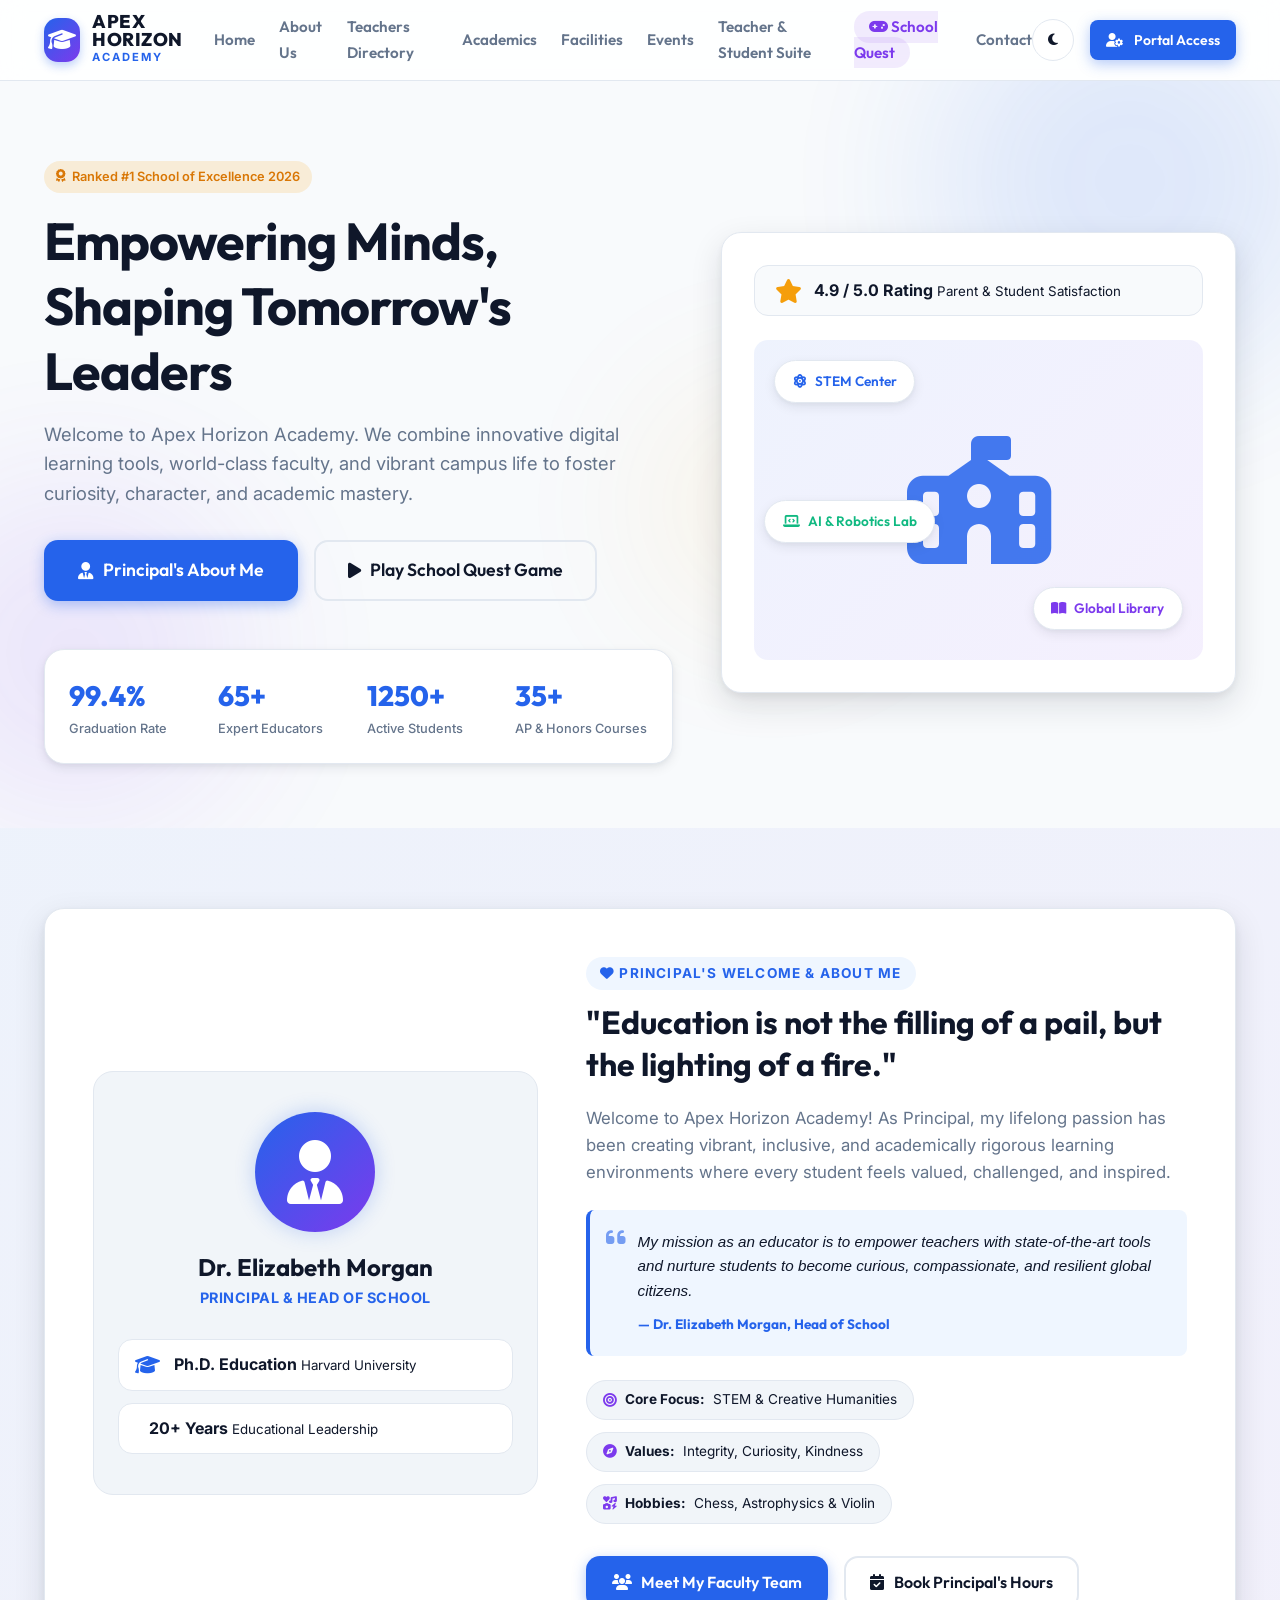
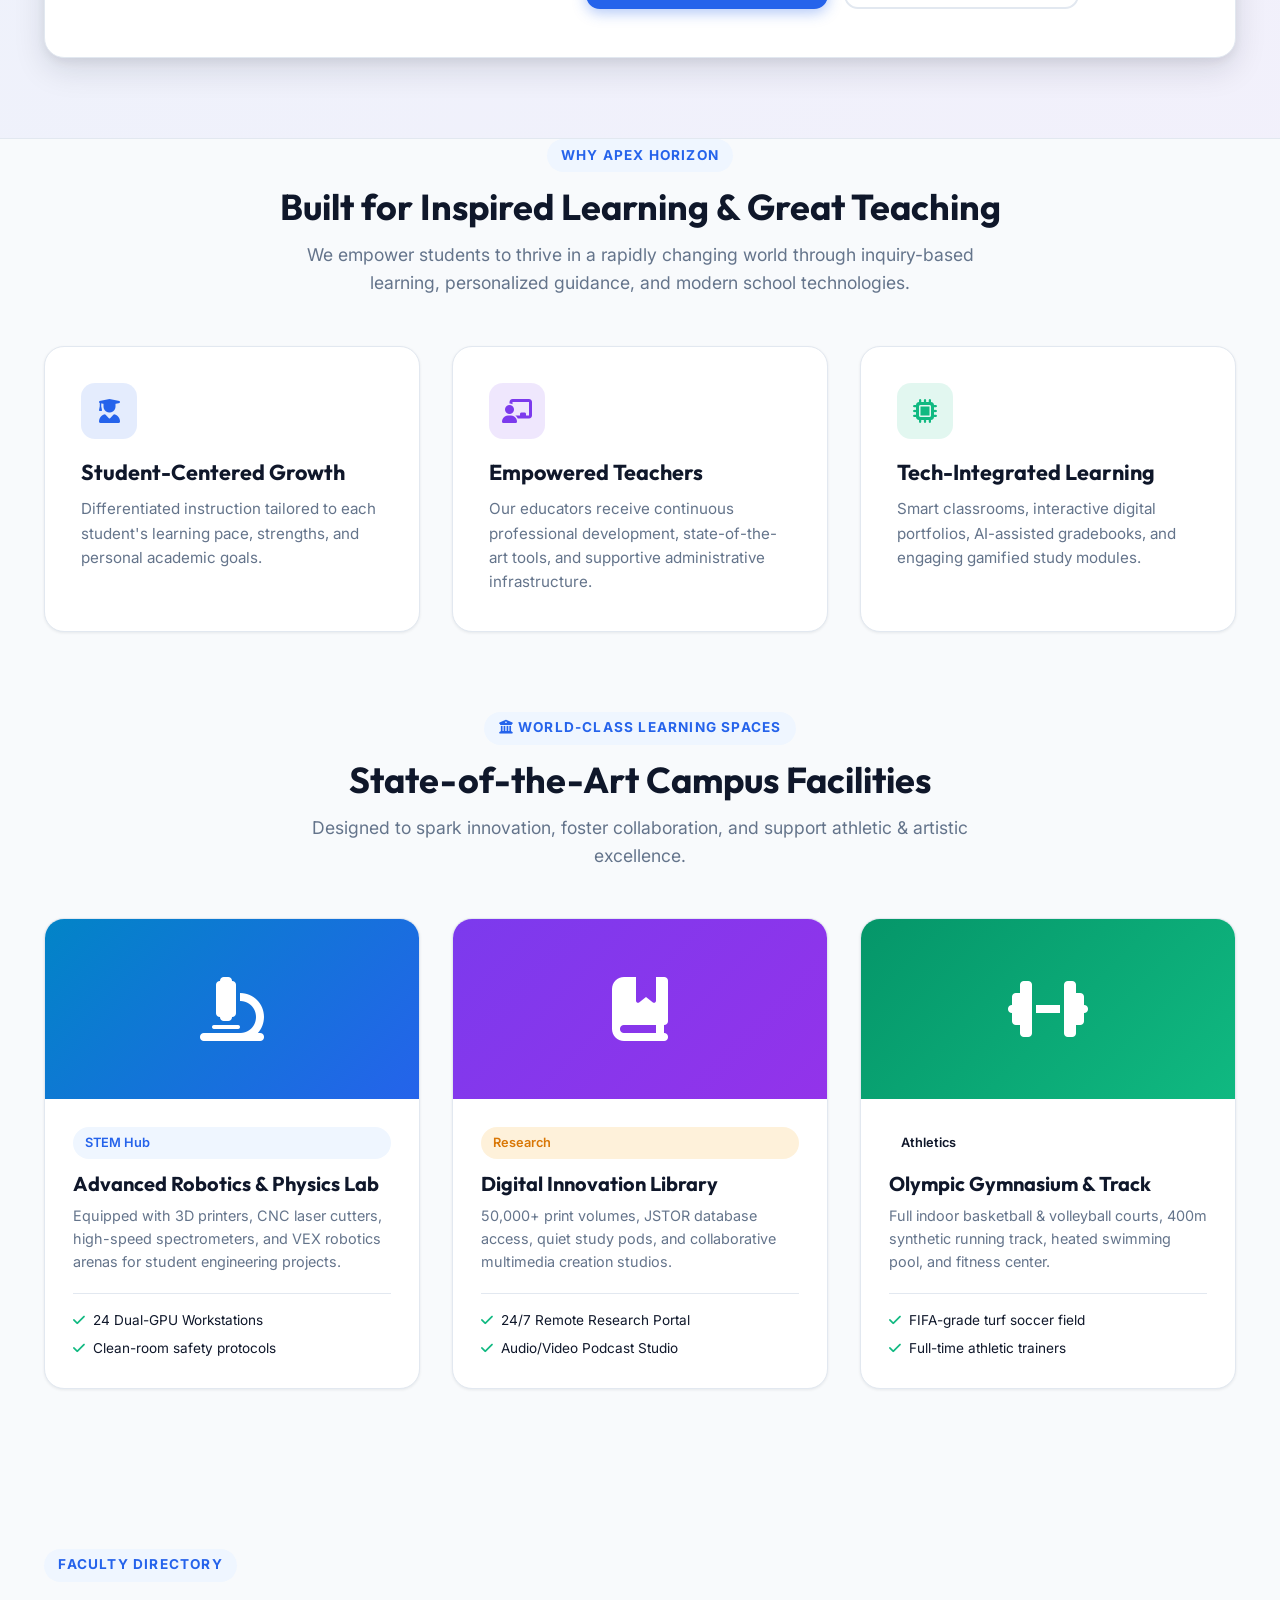
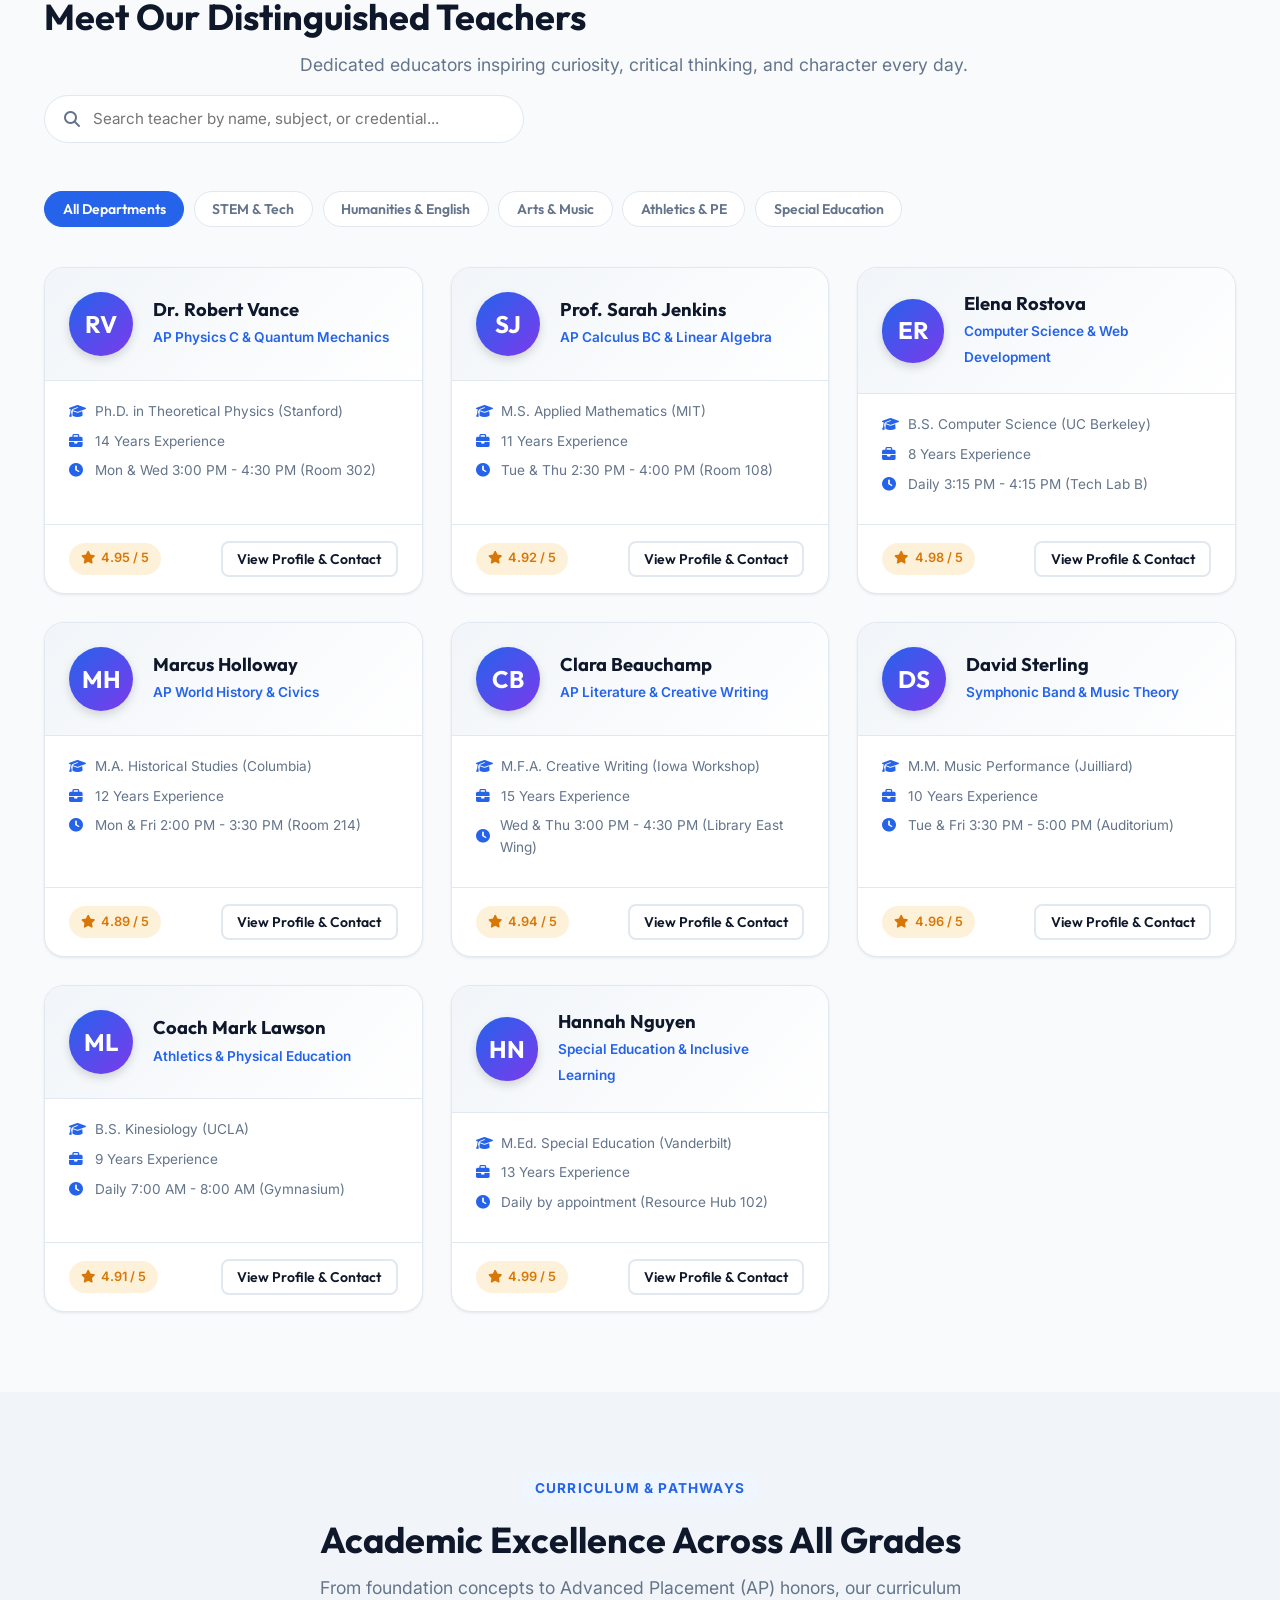
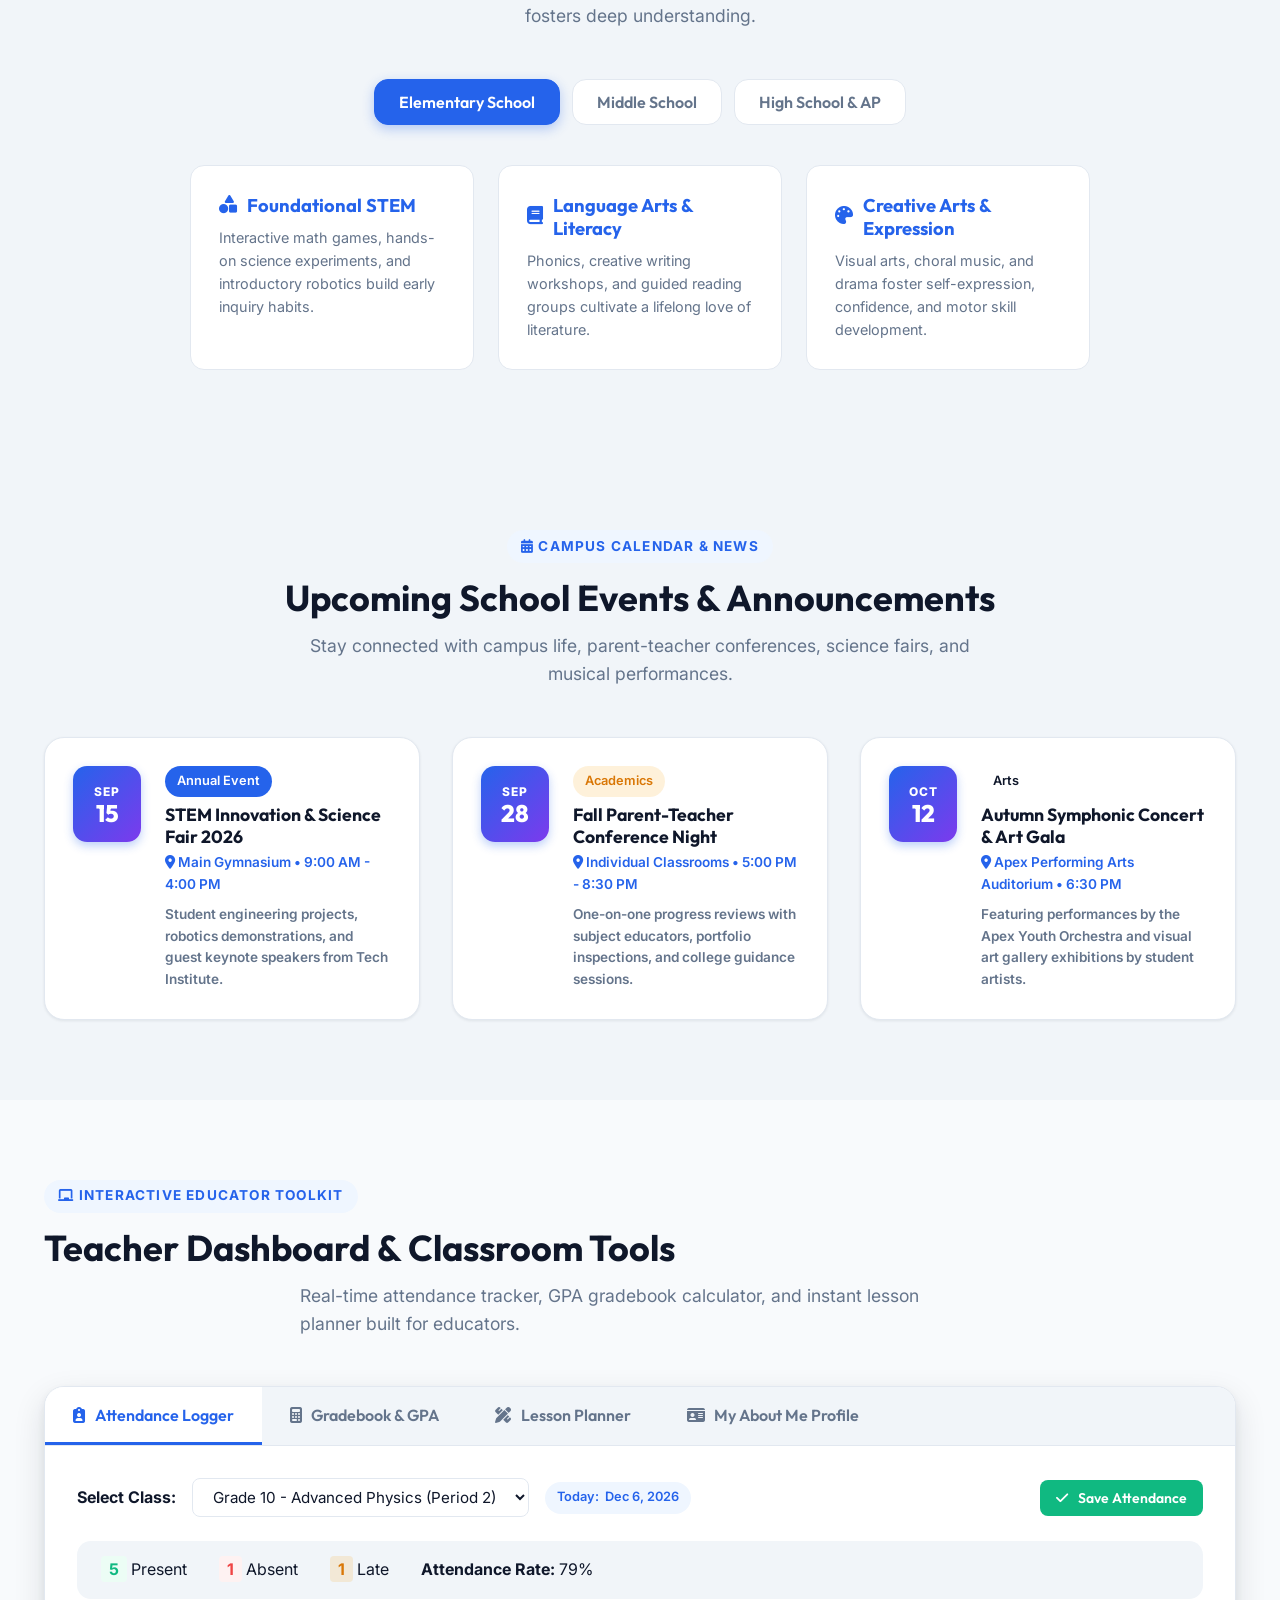
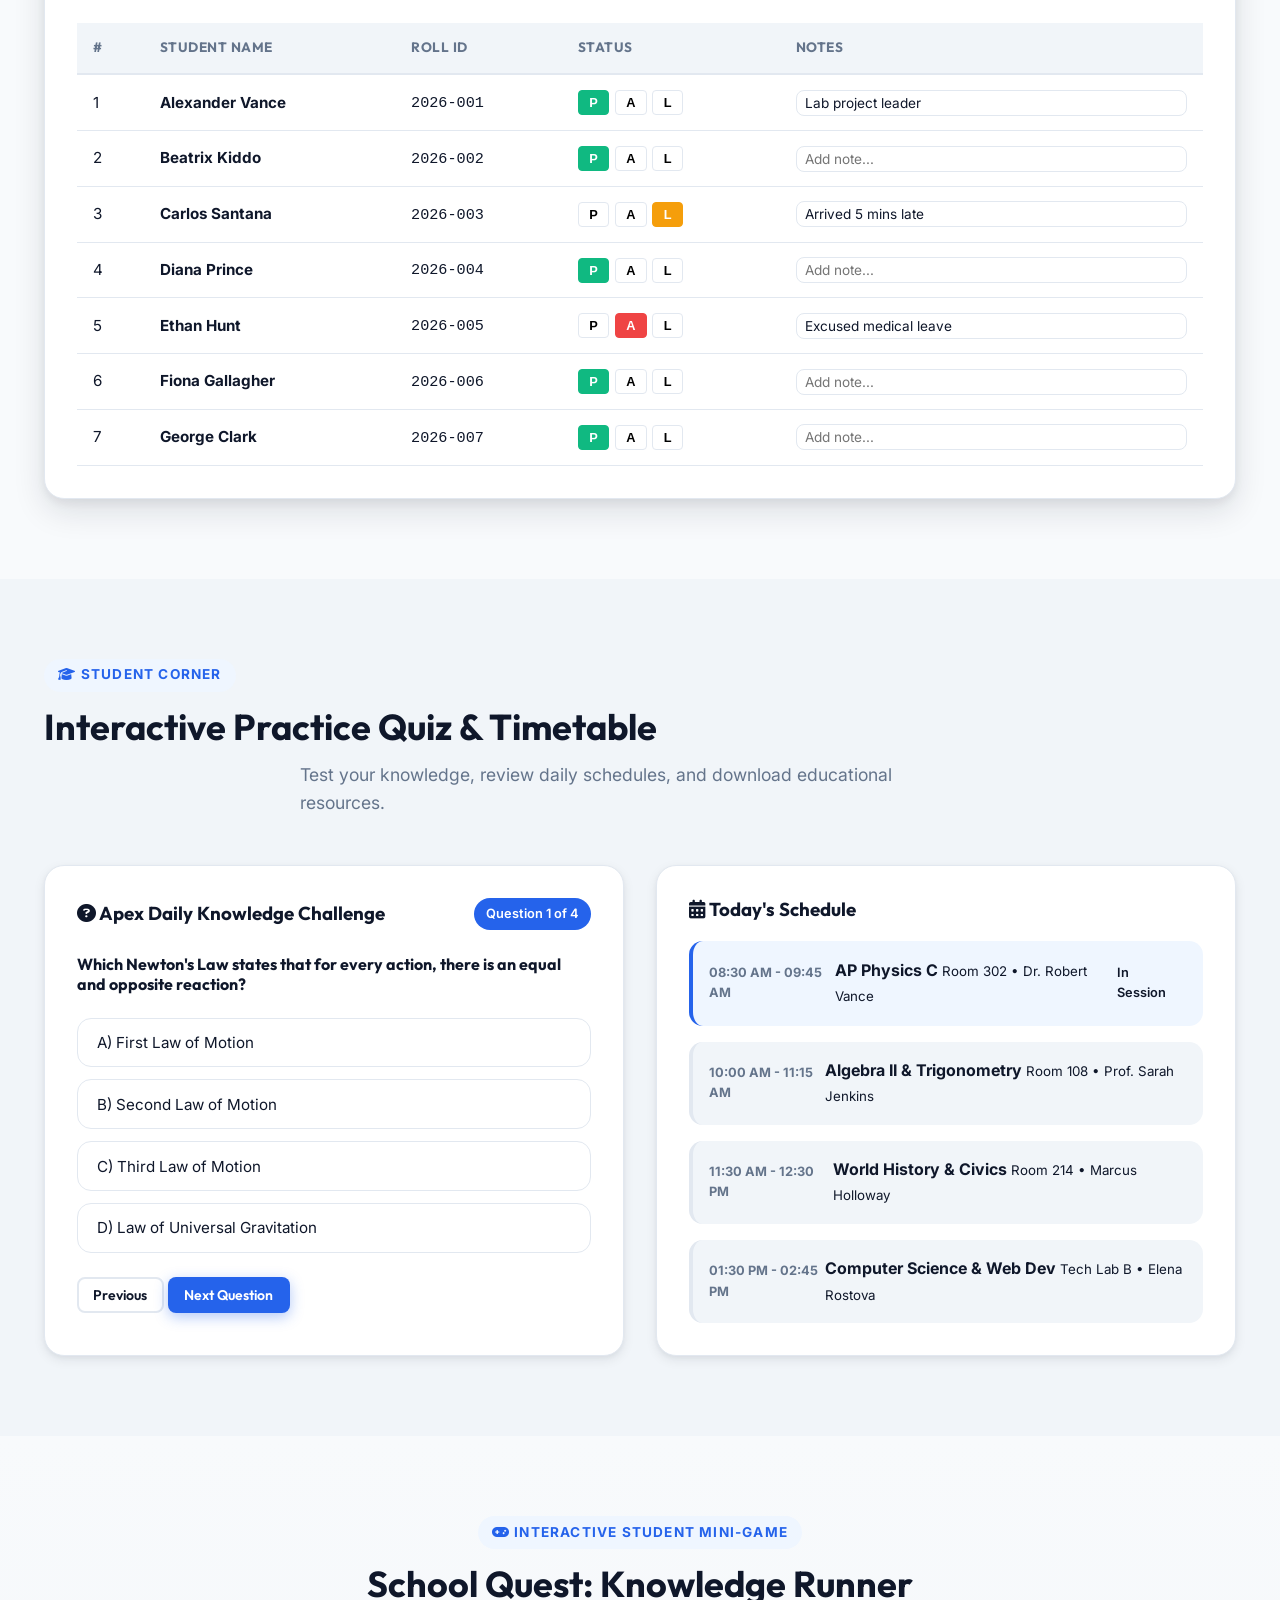
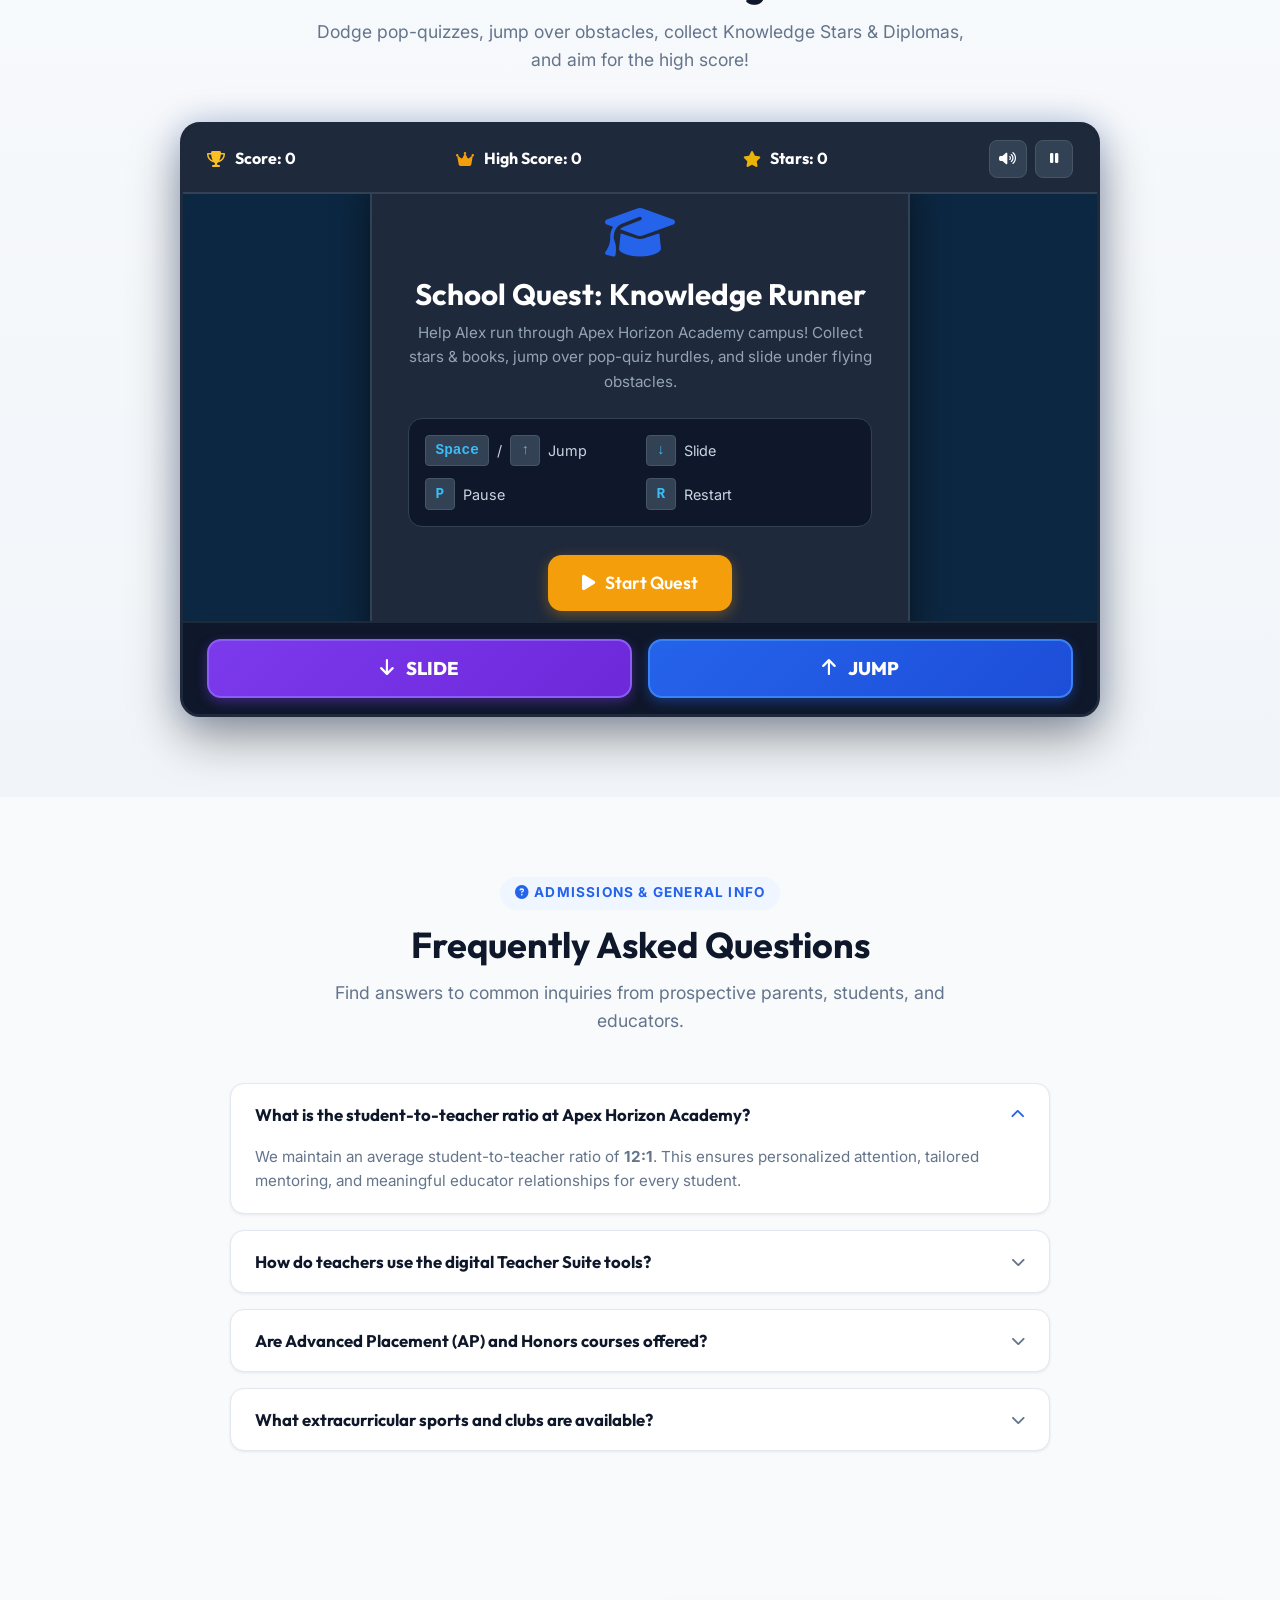
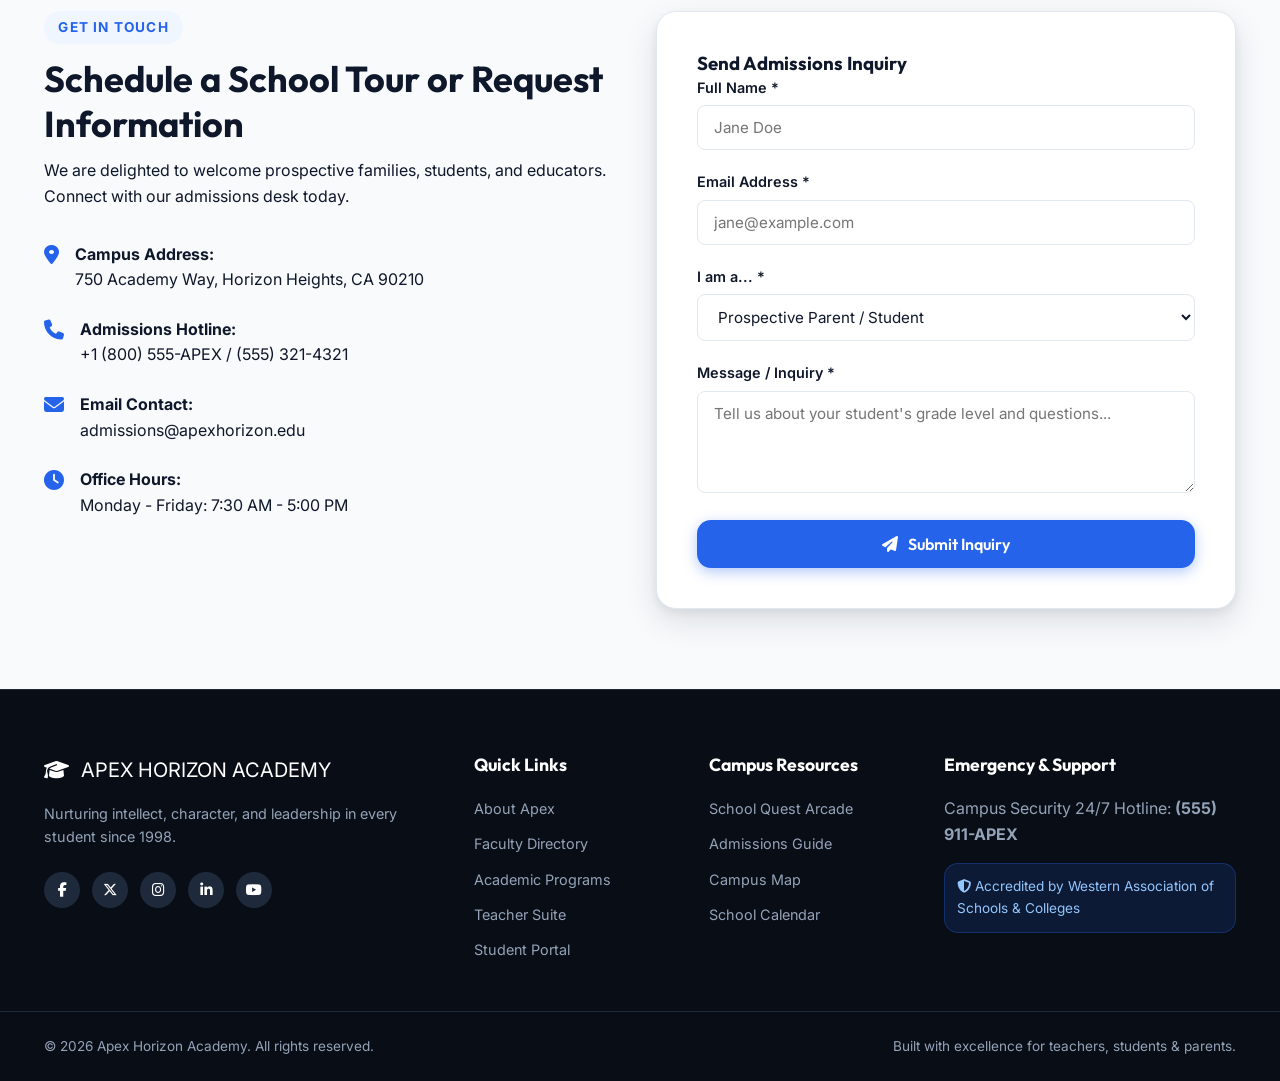
==== commit c1d6909b: "feat: Add dedicated multi-page website navigation and standalone sub-pages" ====
--- a/index.html
+++ b/index.html
@@ -34,16 +34,15 @@
 
       <nav class="main-nav" id="main-nav">
         <ul class="nav-list">
-          <li><a href="#hero" class="nav-link active">Home</a></li>
-          <li><a href="#about-me" class="nav-link">About Me</a></li>
-          <li><a href="#teachers" class="nav-link">Teachers Directory</a></li>
-          <li><a href="#facilities" class="nav-link">Campus Facilities</a></li>
-          <li><a href="#academics" class="nav-link">Academics</a></li>
-          <li><a href="#events" class="nav-link">Events</a></li>
-          <li><a href="#teacher-suite" class="nav-link">Teacher Suite</a></li>
-          <li><a href="#student-portal" class="nav-link">Student Portal</a></li>
-          <li><a href="#game-section" class="nav-link highlight-link"><i class="fa-solid fa-gamepad"></i> School Quest</a></li>
-          <li><a href="#contact" class="nav-link">Contact</a></li>
+          <li><a href="index.html" class="nav-link active">Home</a></li>
+          <li><a href="about.html" class="nav-link">About Us</a></li>
+          <li><a href="teachers.html" class="nav-link">Teachers Directory</a></li>
+          <li><a href="academics.html" class="nav-link">Academics</a></li>
+          <li><a href="facilities.html" class="nav-link">Facilities</a></li>
+          <li><a href="events.html" class="nav-link">Events</a></li>
+          <li><a href="portal.html" class="nav-link">Teacher & Student Suite</a></li>
+          <li><a href="game.html" class="nav-link highlight-link"><i class="fa-solid fa-gamepad"></i> School Quest</a></li>
+          <li><a href="contact.html" class="nav-link">Contact</a></li>
         </ul>
       </nav>
 
--- a/css/styles.css
+++ b/css/styles.css
@@ -600,6 +600,31 @@
   100% { transform: translateY(-12px); }
 }
 
+/* Page Banner for Sub-Pages */
+.page-banner {
+  padding: 4rem 0 3.5rem 0;
+  border-bottom: 1px solid var(--border-color);
+  text-align: center;
+  background: linear-gradient(135deg, rgba(37, 99, 235, 0.06), rgba(124, 58, 237, 0.06));
+}
+
+.banner-content .section-tag {
+  margin-bottom: 0.75rem;
+}
+
+.page-title {
+  font-size: 2.75rem;
+  margin-bottom: 0.5rem;
+  letter-spacing: -0.5px;
+}
+
+.page-subtitle {
+  font-size: 1.15rem;
+  color: var(--text-muted);
+  max-width: 620px;
+  margin: 0 auto;
+}
+
 /* Principal About Me Section */
 .about-me-section {
   padding: 5rem 0;
